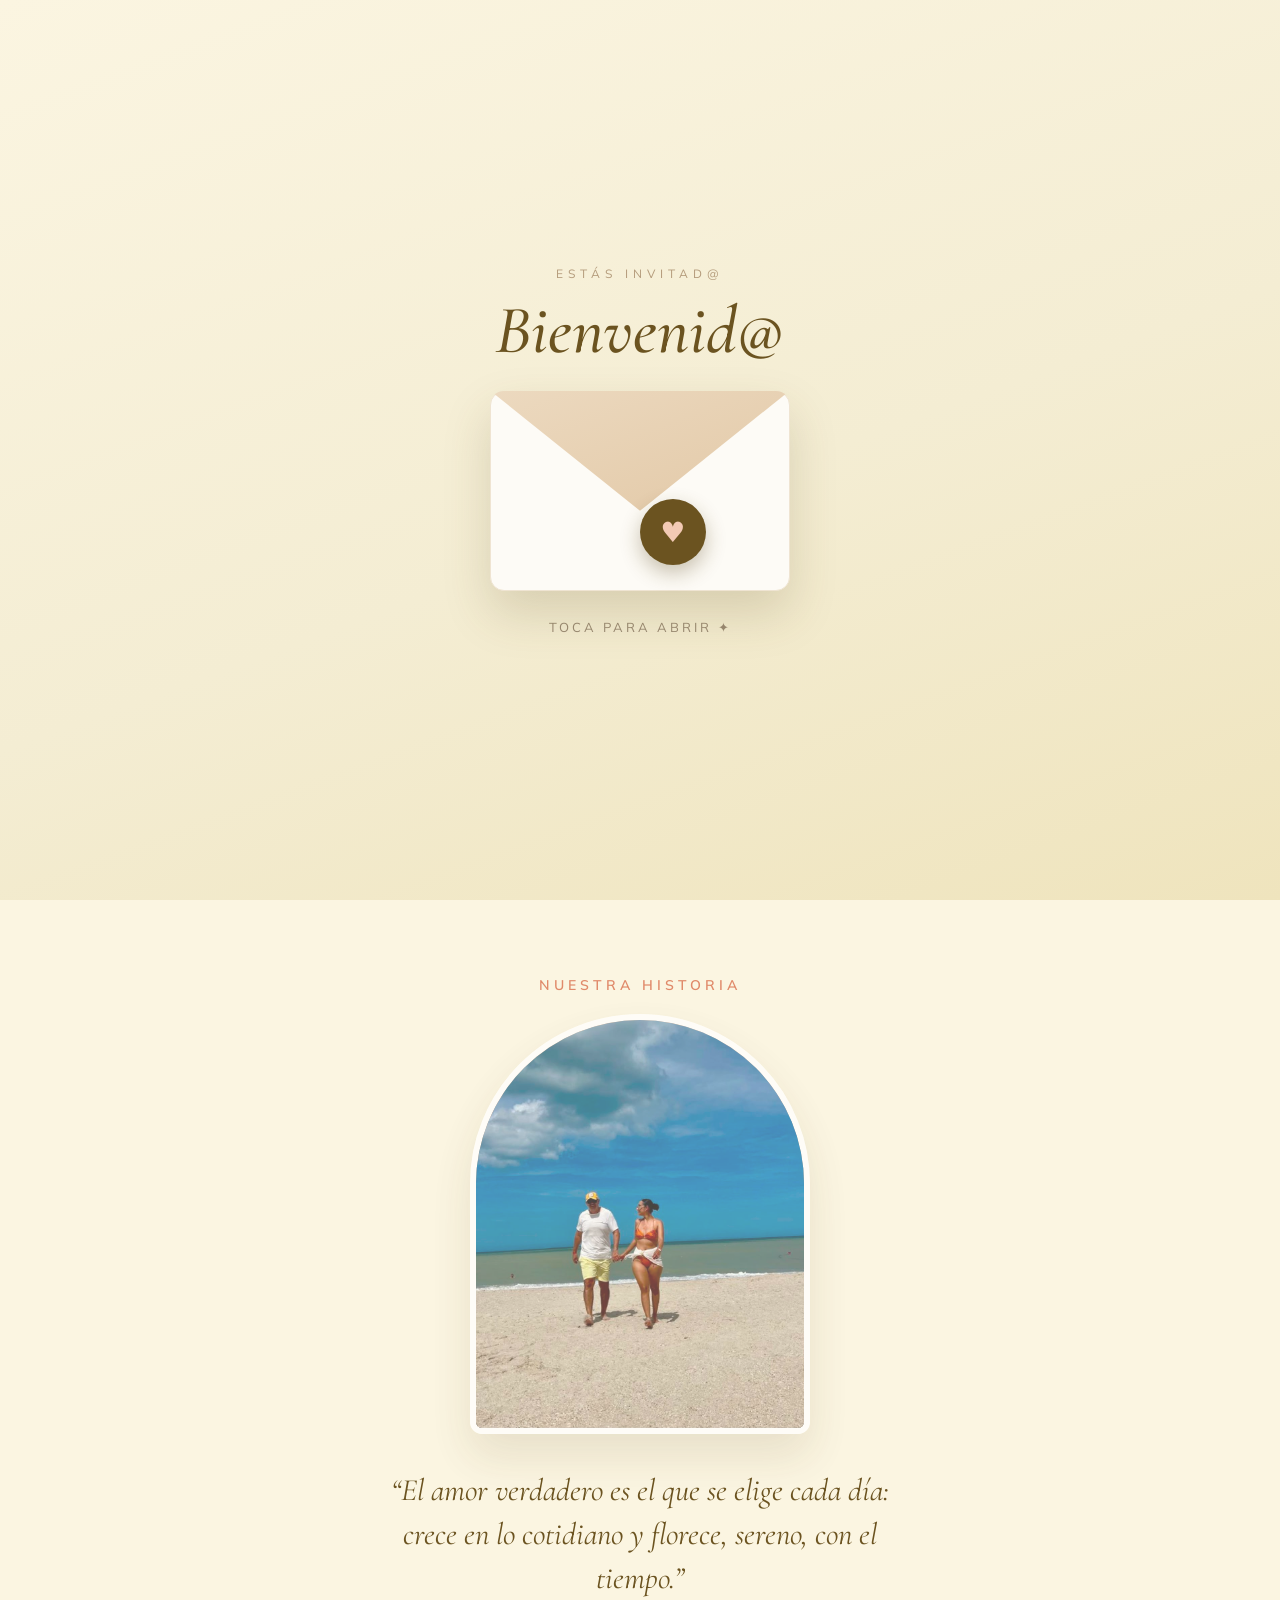
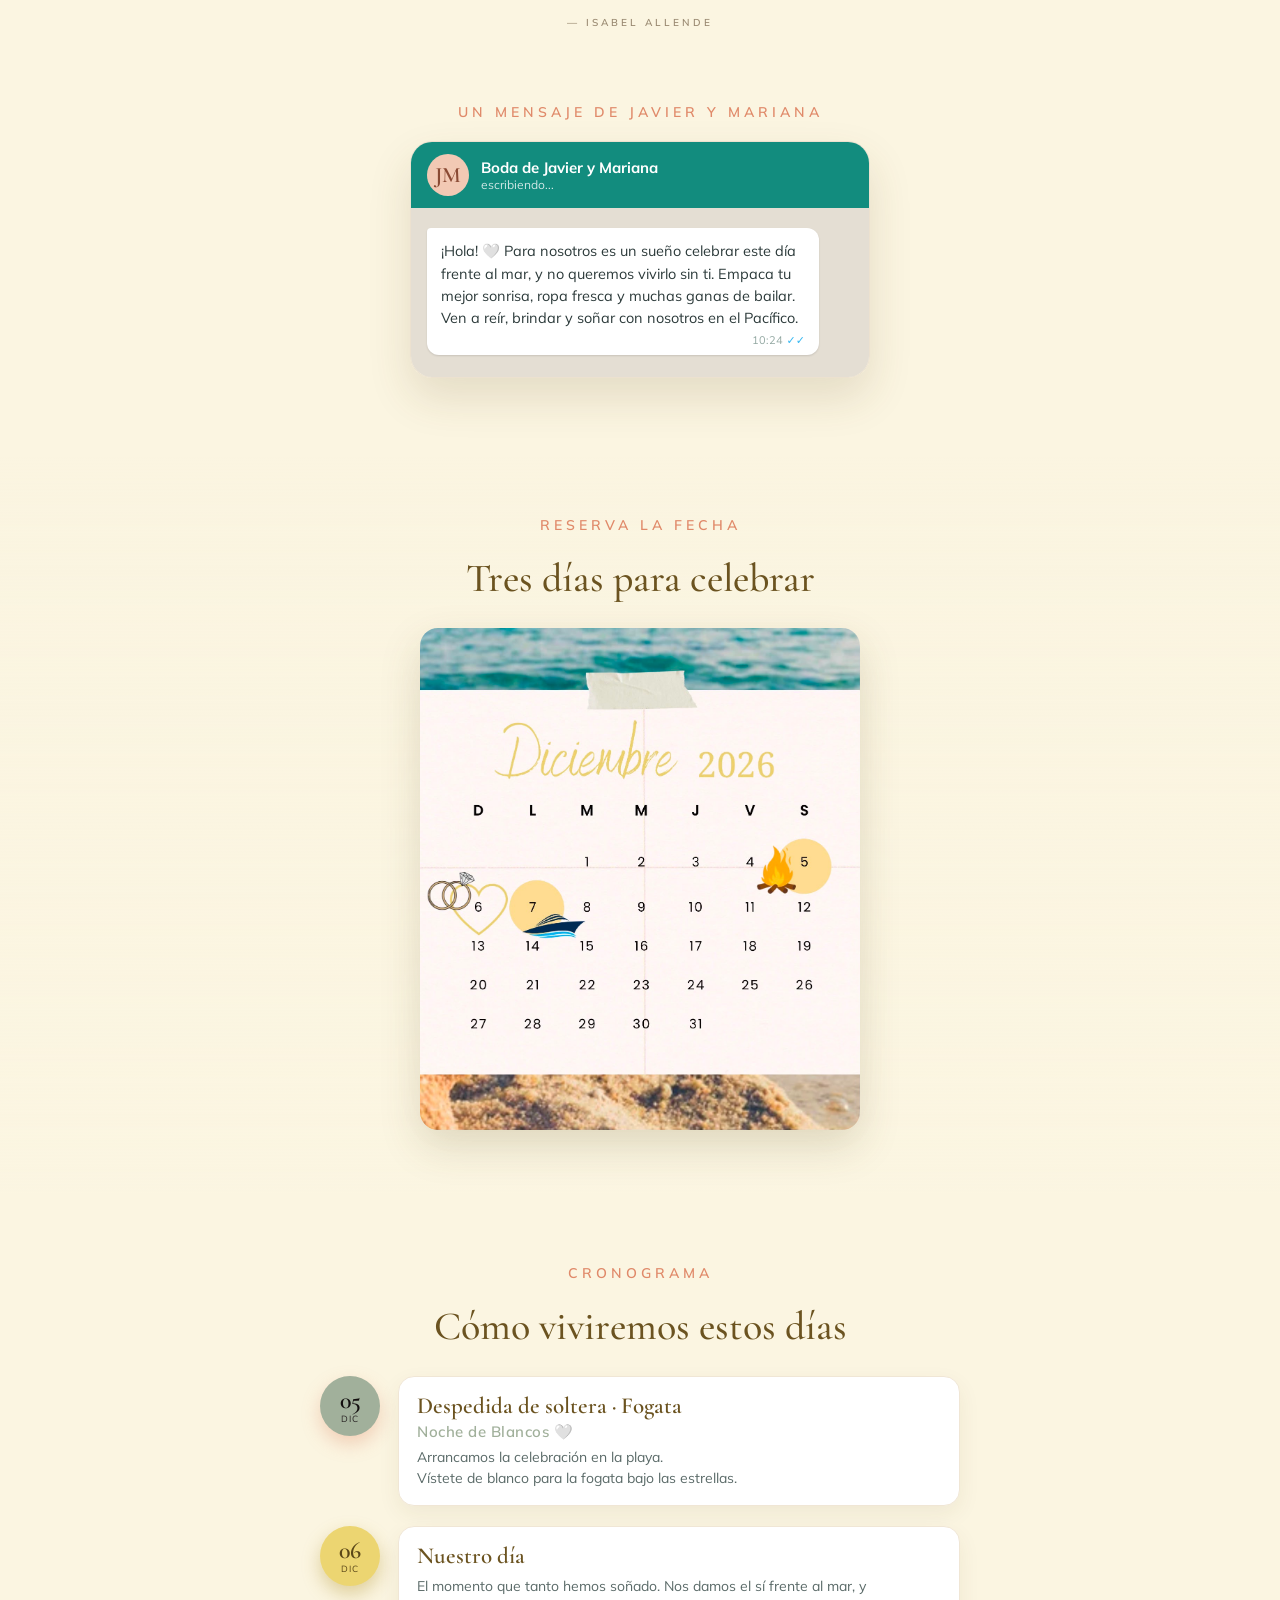
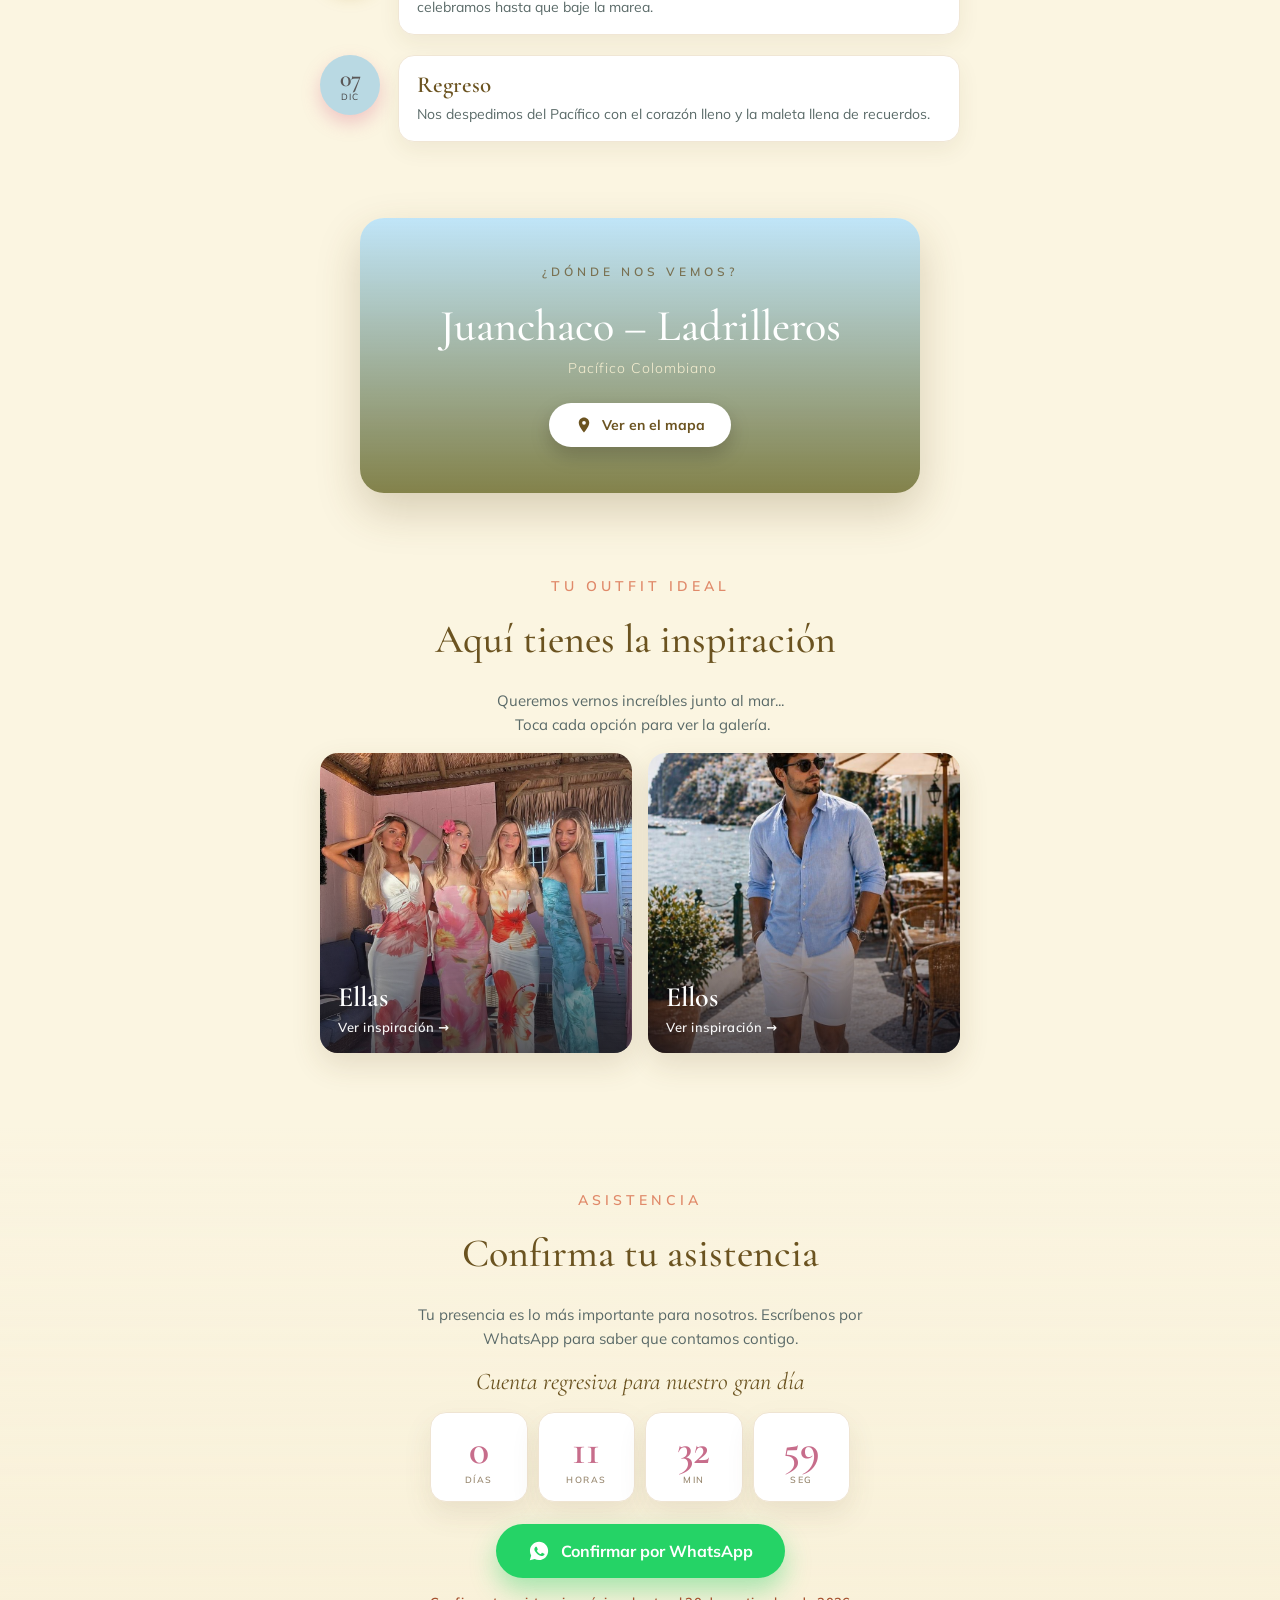
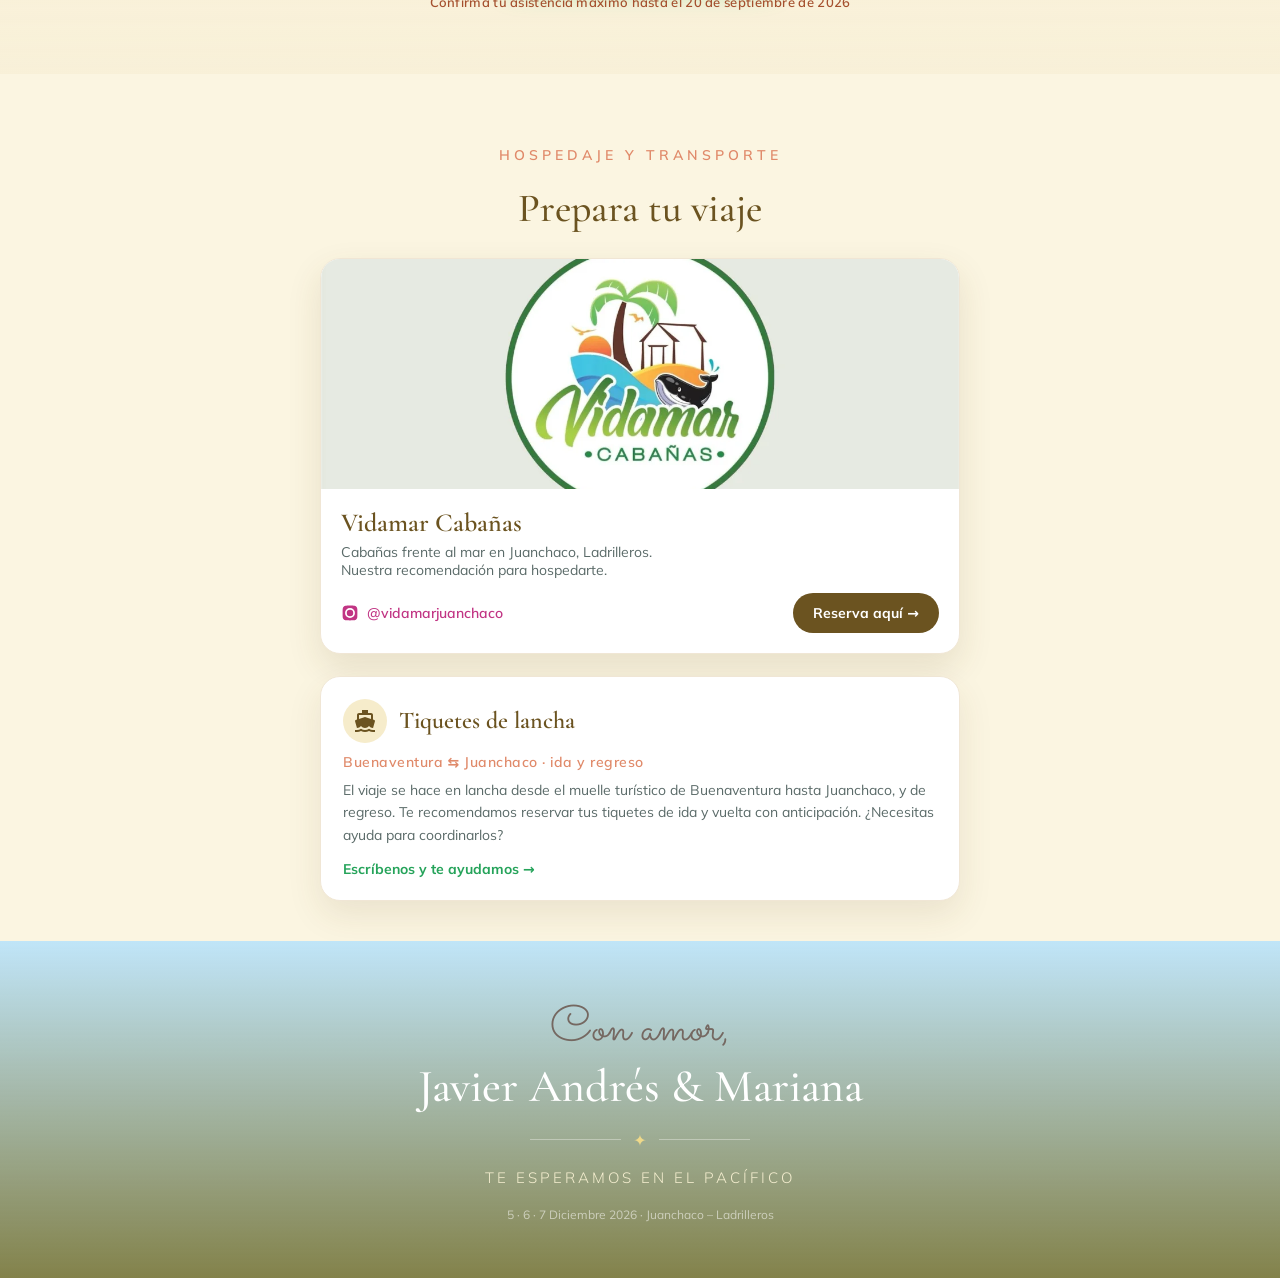
==== index.html @ 63447832 "Build static wedding site (Javier Andrés & Mariana) for Vercel Recreate the Claude Design prototype " ====
<!DOCTYPE html>
<html lang="es">
<head>
<meta charset="utf-8">
<meta name="viewport" content="width=device-width, initial-scale=1">
<title>Javier Andrés & Mariana — ¡Nos casamos!</title>
<meta name="description" content="Acompáñanos a celebrar nuestra boda el 5, 6 y 7 de diciembre de 2026 en Juanchaco – Ladrilleros, Pacífico colombiano.">
<link rel="preconnect" href="https://fonts.googleapis.com">
<link rel="preconnect" href="https://fonts.gstatic.com" crossorigin>
<link href="https://fonts.googleapis.com/css2?family=Cormorant+Garamond:ital,wght@0,400;0,500;0,600;1,400;1,500&family=Parisienne&family=Mulish:wght@300;400;500;600;700&family=Sacramento&display=swap" rel="stylesheet">
<link rel="stylesheet" href="styles.css">
</head>
<body>

<!-- HERO -->
<section class="hero" data-screen-label="Portada">
  <div class="hero__photo"></div>
  <div class="hero__veil"></div>
  <div class="hero__script">¡Nos casamos!</div>
  <h1 class="hero__names">Javier Andrés<span class="hero__amp">&amp;</span>Mariana</h1>
  <div class="hero__tagline"><span>Vive con nosotros esta experiencia</span></div>
  <div class="hero__rule"></div>
  <div class="hero__date">5 · 6 · 7 Diciembre 2026</div>
  <div class="hero__greeting" id="greeting">Bienvenid@ 🤍</div>
  <div class="hero__scroll">DESLIZA ↓</div>
</section>

<!-- HISTORIA / ISABEL ALLENDE -->
<section class="section historia" data-screen-label="Nuestra historia">
  <div class="container container--narrow">
    <div class="eyebrow">Nuestra historia</div>
    <img class="historia__photo" src="assets/historia.jpeg" alt="Javier Andrés y Mariana">
    <blockquote class="historia__quote">“El amor verdadero es el que se elige cada día: crece en lo cotidiano y florece, sereno, con el tiempo.”</blockquote>
    <div class="historia__author">— Isabel Allende</div>
  </div>
</section>

<!-- MENSAJE DE MARIANA (WHATSAPP) -->
<section class="section mensaje" data-screen-label="Mensaje de Mariana">
  <div class="container container--chat">
    <div class="eyebrow eyebrow--center">Un mensaje de Javier y Mariana</div>
    <div class="chat">
      <div class="chat__header">
        <div class="chat__avatar">JM</div>
        <div class="chat__headtext">
          <div class="chat__title">Boda de Javier y Mariana</div>
          <div class="chat__status">escribiendo...</div>
        </div>
      </div>
      <div class="chat__body">
        <div class="chat__bubble">
          <div class="chat__text">¡Hola! 🤍 Para nosotros es un sueño celebrar este día frente al mar, y no queremos vivirlo sin ti. Empaca tu mejor sonrisa, ropa fresca y muchas ganas de bailar. Ven a reír, brindar y soñar con nosotros en el Pacífico.</div>
          <div class="chat__meta">10:24 <span class="chat__check">✓✓</span></div>
        </div>
      </div>
    </div>
  </div>
</section>

<!-- CALENDARIO -->
<section class="section calendario" data-screen-label="Calendario">
  <div class="container container--narrow" style="text-align:center">
    <div class="eyebrow eyebrow--center">Reserva la fecha</div>
    <h2 class="heading heading--center">Tres días para celebrar</h2>
    <img class="calendario__img" src="assets/calendario-dic.jpeg" alt="Calendario Diciembre 2026 — 5 dic fogata, 6 dic boda, 7 dic regreso">
  </div>
</section>

<!-- CRONOGRAMA -->
<section class="section cronograma" data-screen-label="Cronograma">
  <div class="container container--wide">
    <div class="eyebrow eyebrow--center">Cronograma</div>
    <h2 class="heading heading--center">Cómo viviremos estos días</h2>
    <div class="timeline">
      <div class="timeline__item">
        <div class="timeline__badge timeline__badge--05"><span class="timeline__day">05</span><span class="timeline__month">DIC</span></div>
        <div class="timeline__card">
          <div class="timeline__title">Despedida de soltera · Fogata</div>
          <div class="timeline__subtitle">Noche de Blancos 🤍</div>
          <div class="timeline__text">Arrancamos la celebración en la playa. <br>Vístete de blanco para la fogata bajo las estrellas.</div>
        </div>
      </div>
      <div class="timeline__item">
        <div class="timeline__badge timeline__badge--06"><span class="timeline__day">06</span><span class="timeline__month">DIC</span></div>
        <div class="timeline__card">
          <div class="timeline__title">Nuestro día</div>
          <div class="timeline__text">El momento que tanto hemos soñado. Nos damos el sí frente al mar, y celebramos hasta que baje la marea.</div>
        </div>
      </div>
      <div class="timeline__item">
        <div class="timeline__badge timeline__badge--07"><span class="timeline__day">07</span><span class="timeline__month">DIC</span></div>
        <div class="timeline__card">
          <div class="timeline__title">Regreso</div>
          <div class="timeline__text">Nos despedimos del Pacífico con el corazón lleno y la maleta llena de recuerdos.</div>
        </div>
      </div>
    </div>
  </div>
</section>

<!-- UBICACION -->
<section class="section ubicacion" data-screen-label="Ubicación">
  <div class="container container--wide">
    <div class="ubicacion__card">
      <div class="eyebrow eyebrow--center eyebrow--muted">¿Dónde nos vemos?</div>
      <h2 class="heading heading--center heading--onlight">Juanchaco – Ladrilleros</h2>
      <div class="ubicacion__region">&nbsp;Pacífico Colombiano</div>
      <a class="btn btn--light" href="https://www.google.com/maps/search/?api=1&query=Juanchaco+Ladrilleros+Valle+del+Cauca" target="_blank" rel="noopener">
        <svg width="18" height="18" viewBox="0 0 24 24" fill="currentColor"><path d="M12 2C8.13 2 5 5.13 5 9c0 5.25 7 13 7 13s7-7.75 7-13c0-3.87-3.13-7-7-7zm0 9.5A2.5 2.5 0 1 1 12 6.5a2.5 2.5 0 0 1 0 5z"></path></svg>
        Ver en el mapa
      </a>
    </div>
  </div>
</section>

<!-- OUTFIT -->
<section class="section outfit" data-screen-label="Outfit ideal">
  <div class="container container--wide" style="text-align:center">
    <div class="eyebrow eyebrow--center">Tu outfit ideal</div>
    <h2 class="heading heading--center">Aquí tienes la inspiración&nbsp;</h2>
    <p class="lead">Queremos vernos increíbles junto al mar...<br>&nbsp;Toca cada opción para ver la galería.</p>
    <div class="outfit__grid">
      <button class="outfit__tile outfit__tile--mujer" type="button" data-gallery="mujer">
        <span class="outfit__label">Ellas</span>
        <span class="outfit__cta">Ver inspiración →</span>
      </button>
      <button class="outfit__tile outfit__tile--hombre" type="button" data-gallery="hombre">
        <span class="outfit__label">Ellos</span>
        <span class="outfit__cta">Ver inspiración →</span>
      </button>
    </div>
  </div>
</section>

<!-- CONFIRMAR ASISTENCIA -->
<section class="section confirmar" data-screen-label="Confirmar asistencia">
  <div class="container container--narrow" style="text-align:center">
    <div class="eyebrow eyebrow--center">Asistencia</div>
    <h2 class="heading heading--center">Confirma tu asistencia</h2>
    <p class="lead">Tu presencia es lo más importante para nosotros. Escríbenos por WhatsApp para saber que contamos contigo.</p>

    <div class="countdown__label">Cuenta regresiva para nuestro gran día</div>
    <div class="countdown">
      <div class="countdown__box"><div class="countdown__num" id="cd-dias">0</div><div class="countdown__unit">Días</div></div>
      <div class="countdown__box"><div class="countdown__num" id="cd-horas">00</div><div class="countdown__unit">Horas</div></div>
      <div class="countdown__box"><div class="countdown__num" id="cd-min">00</div><div class="countdown__unit">Min</div></div>
      <div class="countdown__box"><div class="countdown__num" id="cd-seg">00</div><div class="countdown__unit">Seg</div></div>
    </div>

    <a class="btn btn--whatsapp" id="wa-confirm" href="#" target="_blank" rel="noopener">
      <svg width="22" height="22" viewBox="0 0 24 24" fill="currentColor"><path d="M12.04 2C6.58 2 2.13 6.45 2.13 11.91c0 1.75.46 3.45 1.32 4.95L2 22l5.25-1.38a9.9 9.9 0 0 0 4.79 1.22h.01c5.46 0 9.91-4.45 9.91-9.91C21.96 6.45 17.5 2 12.04 2zm5.8 14.16c-.24.68-1.42 1.32-1.96 1.36-.5.04-.96.22-3.23-.67-2.72-1.07-4.45-3.85-4.58-4.03-.13-.18-1.1-1.46-1.1-2.79 0-1.33.7-1.98.95-2.25.24-.27.53-.34.71-.34.18 0 .36.01.51.01.16.01.38-.06.6.46.24.56.79 1.94.86 2.08.07.14.11.31.02.49-.09.18-.14.29-.27.45-.14.16-.29.36-.41.48-.14.14-.28.29-.12.56.16.27.71 1.17 1.53 1.9 1.05.94 1.94 1.23 2.21 1.37.27.14.43.12.59-.07.16-.18.68-.79.86-1.06.18-.27.36-.22.6-.13.24.09 1.55.73 1.82.86.27.14.45.2.51.31.07.11.07.63-.17 1.31z"></path></svg>
      Confirmar por WhatsApp
    </a>
    <div class="confirmar__deadline">Confirma tu asistencia máximo hasta el 20 de septiembre de 2026</div>
  </div>
</section>

<!-- HOSPEDAJE Y TRANSPORTE -->
<section class="section hospedaje" data-screen-label="Hospedaje y transporte">
  <div class="container container--wide">
    <div class="eyebrow eyebrow--center">Hospedaje y transporte</div>
    <h2 class="heading heading--center">Prepara tu viaje</h2>

    <div class="lodging-card">
      <img class="lodging-card__photo" src="assets/vidamar.webp" alt="Vidamar Cabañas — Juanchaco, Ladrilleros">
      <div class="lodging-card__body">
        <div class="lodging-card__title">Vidamar Cabañas</div>
        <div class="lodging-card__text">Cabañas frente al mar en Juanchaco, Ladrilleros.<br>Nuestra recomendación para hospedarte.</div>
        <div class="lodging-card__row">
          <a class="lodging-card__ig" href="https://instagram.com/vidamarjuanchaco" target="_blank" rel="noopener">
            <svg width="18" height="18" viewBox="0 0 24 24" fill="currentColor"><path d="M12 2.16c3.2 0 3.58.01 4.85.07 1.17.05 1.8.25 2.23.41.56.22.96.48 1.38.9.42.42.68.82.9 1.38.16.42.36 1.06.41 2.23.06 1.27.07 1.65.07 4.85s-.01 3.58-.07 4.85c-.05 1.17-.25 1.8-.41 2.23-.22.56-.48.96-.9 1.38-.42.42-.82.68-1.38.9-.42.16-1.06.36-2.23.41-1.27.06-1.65.07-4.85.07s-3.58-.01-4.85-.07c-1.17-.05-1.8-.25-2.23-.41a3.7 3.7 0 0 1-1.38-.9 3.7 3.7 0 0 1-.9-1.38c-.16-.42-.36-1.06-.41-2.23C2.17 15.58 2.16 15.2 2.16 12s.01-3.58.07-4.85c.05-1.17.25-1.8.41-2.23.22-.56.48-.96.9-1.38.42-.42.82-.68 1.38-.9.42-.16 1.06-.36 2.23-.41C8.42 2.17 8.8 2.16 12 2.16zm0 3.24A6.6 6.6 0 1 0 12 18.6 6.6 6.6 0 0 0 12 5.4zm0 10.89A4.29 4.29 0 1 1 12 7.7a4.29 4.29 0 0 1 0 8.59zm6.85-11.15a1.54 1.54 0 1 1-3.08 0 1.54 1.54 0 0 1 3.08 0z"></path></svg>
            @vidamarjuanchaco
          </a>
          <a class="btn btn--dark lodging-card__cta" href="https://instagram.com/vidamarjuanchaco" target="_blank" rel="noopener">Reserva aquí →</a>
        </div>
      </div>
    </div>

    <div class="boat-card">
      <div class="boat-card__head">
        <div class="boat-card__icon">
          <svg width="24" height="24" viewBox="0 0 24 24" fill="currentColor"><path d="M20 21c-1.39 0-2.78-.47-4-1.32-2.44 1.71-5.56 1.71-8 0C6.78 20.53 5.39 21 4 21H2v2h2c1.38 0 2.74-.35 4-.99 2.52 1.29 5.48 1.29 8 0 1.26.65 2.62.99 4 .99h2v-2h-2zM3.95 19H4c1.6 0 3.02-.88 4-2 .98 1.12 2.4 2 4 2s3.02-.88 4-2c.98 1.12 2.4 2 4 2h.05l1.9-6.68a1 1 0 0 0-.68-1.24L20 10.62V6c0-1.1-.9-2-2-2h-3V1H9v3H6c-1.1 0-2 .9-2 2v4.62l-1.27.46a1 1 0 0 0-.68 1.24L3.95 19zM6 6h12v3.97L12 8 6 9.97V6z"></path></svg>
        </div>
        <div class="boat-card__title">Tiquetes de lancha</div>
      </div>
      <div class="boat-card__route">Buenaventura ⇆ Juanchaco · ida y regreso</div>
      <div class="boat-card__text">El viaje se hace en lancha desde el muelle turístico de Buenaventura hasta Juanchaco, y de regreso. Te recomendamos reservar tus tiquetes de ida y vuelta con anticipación. ¿Necesitas ayuda para coordinarlos?</div>
      <a class="boat-card__link" id="wa-ayuda" href="#" target="_blank" rel="noopener">Escríbenos y te ayudamos →</a>
    </div>
  </div>
</section>

<!-- CIERRE -->
<section class="cierre" data-screen-label="Cierre">
  <div class="cierre__script">Con amor,</div>
  <div class="cierre__names">Javier Andrés &amp; Mariana</div>
  <div class="cierre__divider"><span></span><span class="cierre__star">✦</span><span></span></div>
  <div class="cierre__tagline">Te esperamos en el Pacífico</div>
  <div class="cierre__meta">5 · 6 · 7 Diciembre 2026 · Juanchaco – Ladrilleros</div>
</section>

<!-- PALMERAS MINIMALISTAS (iconos flotando) -->
<div class="palms" aria-hidden="true" id="palms"></div>

<!-- SOBRE DE APERTURA (splash) -->
<div class="splash" id="splash">
  <div class="splash__eyebrow">Estás invitad@</div>
  <div class="splash__name" id="splash-name">Bienvenid@</div>
  <div class="envelope" id="envelope-btn">
    <div class="envelope__body"></div>
    <div class="envelope__flap"></div>
    <div class="envelope__seal"><span>♥</span></div>
  </div>
  <div class="splash__cta">Toca para abrir ✦</div>
</div>

<!-- GALERIA MODAL -->
<div class="gallery" id="gallery" hidden>
  <div class="gallery__title" id="gallery-title">Inspiración · Ellas</div>
  <div class="gallery__stage">
    <button class="gallery__nav gallery__nav--prev" id="gallery-prev" type="button" aria-label="Anterior">‹</button>
    <img class="gallery__img" id="gallery-img" src="" alt="Inspiración de outfit">
    <button class="gallery__nav gallery__nav--next" id="gallery-next" type="button" aria-label="Siguiente">›</button>
  </div>
  <div class="gallery__pos" id="gallery-pos">1 / 3</div>
  <button class="gallery__close" id="gallery-close" type="button">Cerrar</button>
</div>

<script src="script.js"></script>
</body>
</html>
---- styles.css ----
/* ============ Base ============ */
* { box-sizing: border-box; }
html { scroll-behavior: smooth; }
body {
  margin: 0;
  background: #fbf5e1;
  color: #2c3a3a;
  font-family: 'Mulish', system-ui, sans-serif;
  -webkit-font-smoothing: antialiased;
}
a { color: #6b5320; text-decoration: none; }
a:hover { color: #e08a6a; }
img { display: block; max-width: 100%; }
button { font: inherit; border: none; background: none; padding: 0; }

.container { margin: 0 auto; }
.container--narrow { max-width: 600px; }
.container--chat { max-width: 460px; }
.container--wide { max-width: 640px; }

.section { padding: 70px 24px; }

.eyebrow {
  font-family: 'Mulish', sans-serif;
  letter-spacing: 4px;
  text-transform: uppercase;
  font-size: 14px;
  color: #e08a6a;
  font-weight: 600;
  margin-bottom: 20px;
}
.eyebrow--center { text-align: center; }
.eyebrow--muted { color: #7A7253; font-size: 12px; }

.heading {
  font-family: 'Cormorant Garamond', serif;
  font-weight: 500;
  font-size: clamp(28px, 7.5vw, 40px);
  color: #6b5320;
  margin: 0 0 26px;
}
.heading--center { text-align: center; }
.heading--onlight { color: #fff; margin: 0 0 6px; font-size: clamp(30px, 8vw, 44px); }

.lead {
  font-size: 15px;
  line-height: 1.6;
  color: #5a6a68;
  max-width: 460px;
  margin: 0 auto 16px;
}

.btn {
  display: inline-flex;
  align-items: center;
  gap: 9px;
  font-weight: 700;
  font-size: 14px;
  padding: 13px 26px;
  border-radius: 999px;
  cursor: pointer;
}
.btn--light { background: #fff; color: #6b5320; box-shadow: 0 8px 20px rgba(0,0,0,.2); }
.btn--dark { background: #6b5320; color: #fff; font-size: 14px; padding: 11px 20px; }
.btn--dark:hover { color: #fff; opacity: .9; }
.btn--whatsapp {
  background: #25D366; color: #fff; font-size: 16px; padding: 16px 32px;
  box-shadow: 0 12px 26px rgba(37,211,102,.4); gap: 11px;
}
.btn--whatsapp:hover { color: #fff; opacity: .92; }

/* ============ Keyframes ============ */
@keyframes bob { 0%,100% { transform: translate(-50%,0); } 50% { transform: translate(-50%,7px); } }
@keyframes floatItem {
  0% { transform: translate(0,0) rotate(-5deg); }
  50% { transform: translate(14px,-30px) rotate(5deg); }
  100% { transform: translate(0,0) rotate(-5deg); }
}
@keyframes sealBob {
  0%,100% { transform: translate(-50%,-50%) scale(1); }
  50% { transform: translate(-50%,-50%) scale(1.06); }
}

/* ============ Hero ============ */
.hero {
  position: relative;
  isolation: isolate;
  overflow: hidden;
  min-height: 100svh;
  display: flex;
  flex-direction: column;
  align-items: center;
  justify-content: center;
  text-align: center;
  padding: 64px 24px;
  background: #5a4718;
  color: #fff;
}
.hero__photo {
  position: absolute; inset: 0; z-index: -2;
  background: url('assets/pareja.jpeg') center 58% / cover no-repeat;
  filter: sepia(.58) saturate(1.7) brightness(1.1) contrast(1.02) hue-rotate(-14deg);
}
.hero__veil {
  position: absolute; inset: 0; z-index: -1;
  background: linear-gradient(180deg, rgba(130,88,22,.30), rgba(95,62,16,.36) 48%, rgba(45,30,10,.72));
}
.hero__script {
  font-family: 'Parisienne', cursive;
  font-size: clamp(46px, 13vw, 82px);
  color: #fbeede;
  line-height: 1.1;
  text-shadow: 0 3px 20px rgba(0,0,0,.4);
}
.hero__names {
  font-family: 'Cormorant Garamond', serif;
  font-weight: 500;
  font-size: clamp(46px, 14vw, 92px);
  line-height: 1;
  margin: 8px 0 4px;
  letter-spacing: .5px;
  text-shadow: 0 2px 22px rgba(0,0,0,.4);
}
.hero__amp {
  display: block;
  font-family: 'Sacramento', cursive;
  font-size: .42em;
  font-weight: 400;
  margin: 2px 0;
  color: #f2c9b4;
}
.hero__tagline {
  font-family: 'Mulish', sans-serif;
  font-weight: 700;
  letter-spacing: 3.5px;
  text-transform: uppercase;
  font-size: clamp(11px, 3vw, 14px);
  margin-top: 6px;
  text-shadow: 0 1px 10px rgba(0,0,0,.45);
  color: #F6F3F3;
}
.hero__tagline span { font-size: clamp(11px, 3vw, 18px); }
.hero__rule { width: 54px; height: 1px; background: rgba(255,255,255,.7); margin: 24px 0; }
.hero__date {
  font-family: 'Cormorant Garamond', serif;
  font-size: clamp(22px, 6.5vw, 38px);
  letter-spacing: 3px;
  font-weight: 600;
}
.hero__greeting {
  margin-top: 28px;
  display: inline-flex;
  align-items: center;
  gap: 8px;
  background: rgba(255,255,255,.15);
  backdrop-filter: blur(6px);
  -webkit-backdrop-filter: blur(6px);
  border: 1px solid rgba(255,255,255,.45);
  border-radius: 999px;
  padding: 10px 20px;
  font-size: 14px;
  font-weight: 500;
}
.hero__scroll {
  position: absolute; bottom: 22px; left: 50%;
  animation: bob 2.2s ease-in-out infinite;
  font-size: 11px; letter-spacing: 3px; opacity: .9;
}

/* ============ Historia ============ */
.historia { padding: 76px 24px 66px; text-align: center; }
.historia__photo {
  width: 100%; max-width: 340px; margin: 0 auto; height: 420px;
  object-fit: cover; object-position: center 20%;
  border-radius: 200px 200px 14px 14px;
  box-shadow: 0 22px 44px rgba(90,70,25,.16);
  border: 6px solid #fff; opacity: .72;
  background: linear-gradient(180deg, #D7AF93, #28211a);
  overflow: hidden;
}
.historia__quote {
  font-family: 'Cormorant Garamond', serif;
  font-style: italic;
  font-size: clamp(23px, 5.6vw, 31px);
  line-height: 1.42;
  color: #6b5320;
  margin: 34px auto 16px;
  max-width: 520px;
}
.historia__author {
  font-family: 'Mulish', sans-serif;
  letter-spacing: 3px;
  text-transform: uppercase;
  font-size: 10px;
  color: #9a8a72;
  font-weight: 600;
}

/* ============ Mensaje (WhatsApp) ============ */
.mensaje { padding: 8px 24px 78px; }
.chat {
  border-radius: 22px; overflow: hidden;
  box-shadow: 0 20px 44px rgba(90,70,25,.14);
  border: 1px solid #ece1cf;
}
.chat__header {
  background: #128C7E; display: flex; align-items: center; gap: 12px; padding: 12px 16px;
}
.chat__avatar {
  width: 42px; height: 42px; border-radius: 50%;
  background: #f2c9b4; color: #8a4a34;
  display: flex; align-items: center; justify-content: center;
  font-family: 'Cormorant Garamond', serif; font-size: 22px; font-weight: 600;
}
.chat__title { color: #fff; font-weight: 700; font-size: 15px; }
.chat__status { color: rgba(255,255,255,.8); font-size: 12px; }
.chat__body { background: #e4ded3; padding: 20px 16px 22px; min-height: 150px; }
.chat__bubble {
  background: #fff; border-radius: 4px 12px 12px 12px;
  padding: 12px 14px 8px; max-width: 92%;
  box-shadow: 0 1px 2px rgba(0,0,0,.12);
}
.chat__text { font-size: 14.5px; line-height: 1.55; color: #2c3a3a; }
.chat__meta { text-align: right; font-size: 11px; color: #93a8a2; margin-top: 3px; }
.chat__check { color: #34b7f1; }

/* ============ Calendario ============ */
.calendario { padding: 60px 24px 64px; background: linear-gradient(180deg, rgba(246,236,202,0), #fbf5e1); }
.calendario__img {
  width: 100%; max-width: 440px; margin: 0 auto; display: block;
  border-radius: 18px; box-shadow: 0 16px 40px rgba(90,70,25,.18);
}

/* ============ Cronograma ============ */
.timeline { display: flex; flex-direction: column; gap: 20px; }
.timeline__item { display: flex; gap: 18px; align-items: flex-start; }
.timeline__badge {
  flex: none; width: 60px; height: 60px; border-radius: 50%;
  display: flex; flex-direction: column; align-items: center; justify-content: center;
}
.timeline__badge--05 { background-color: #A1B09B; color: #fff; box-shadow: 0 8px 18px rgba(224,138,106,.35); }
.timeline__badge--05 .timeline__day { color: #130F0F; }
.timeline__badge--05 .timeline__month { color: #2A2525; }
.timeline__badge--06 { background: #ecd571; color: #5a4718; box-shadow: 0 8px 18px rgba(180,150,50,.4); }
.timeline__badge--07 { background-color: #B9D9E3; color: #fff; box-shadow: 0 8px 18px rgba(221,111,142,.35); }
.timeline__badge--07 .timeline__day { color: #5A5757; }
.timeline__badge--07 .timeline__month { color: #464545; }
.timeline__day { font-family: 'Cormorant Garamond', serif; font-size: 24px; font-weight: 600; line-height: 1; }
.timeline__month { font-size: 9px; letter-spacing: 1px; text-transform: uppercase; }
.timeline__card {
  flex: 1; background: #fff; border-radius: 16px; padding: 16px 18px;
  box-shadow: 0 8px 22px rgba(90,70,25,.07); border: 1px solid #f0e6d5;
}
.timeline__title {
  font-family: 'Cormorant Garamond', serif; font-size: 23px; color: #6b5320;
  font-weight: 600; line-height: 1.15;
}
.timeline__subtitle {
  font-size: 15px; color: #A1B09B; font-weight: 600; letter-spacing: .5px; margin: 3px 0 6px;
}
.timeline__text { font-size: 14px; line-height: 1.5; color: #5a6a68; margin-top: 6px; }

/* ============ Ubicación ============ */
.ubicacion { padding: 6px 24px 74px; text-align: center; }
.ubicacion__card {
  max-width: 560px; margin: 0 auto;
  background: linear-gradient(180deg, #C0E5F8, #595915BD);
  border-radius: 24px; padding: 46px 28px; color: #fff;
  box-shadow: 0 18px 44px rgba(90,70,25,.22);
}
.ubicacion__region {
  font-family: 'Mulish', sans-serif; font-weight: 300; letter-spacing: 1px;
  font-size: 14px; color: #f4edcf; margin-bottom: 26px;
}

/* ============ Outfit ============ */
.outfit { padding: 10px 24px 74px; }
.outfit__grid { display: grid; grid-template-columns: repeat(2, 1fr); gap: 16px; margin-top: 16px; }
.outfit__tile {
  position: relative; height: 300px; border-radius: 18px; overflow: hidden;
  cursor: pointer; box-shadow: 0 12px 30px rgba(90,70,25,.14);
  background-size: cover; background-position: center; display: block; width: 100%;
}
.outfit__tile::before {
  content: ''; position: absolute; inset: 0;
  background: linear-gradient(180deg, rgba(0,0,0,0) 40%, rgba(20,20,30,.72));
}
.outfit__tile--mujer { background-image: url('assets/mujer-1.jpeg'); }
.outfit__tile--hombre { background-image: url('assets/hombre-1.jpeg'); background-position: center 20%; }
.outfit__label, .outfit__cta {
  position: relative; z-index: 1; display: block; text-align: left; color: #fff;
}
.outfit__tile { padding: 0; }
.outfit__tile .outfit__label, .outfit__tile .outfit__cta {
  position: absolute; left: 18px; right: 18px;
}
.outfit__label { bottom: 42px; font-family: 'Cormorant Garamond', serif; font-size: 28px; font-weight: 600; line-height: 1; }
.outfit__cta { bottom: 18px; font-size: 13px; font-weight: 600; letter-spacing: .5px; opacity: .95; }

/* ============ Confirmar ============ */
.confirmar { padding: 64px 24px; background: linear-gradient(180deg, rgba(246,236,202,0), #f8f0d8); text-align: center; }
.countdown__label {
  font-family: 'Cormorant Garamond', serif; font-style: italic;
  font-size: clamp(19px, 5vw, 24px); color: #6b5320;
  margin: 0 auto 16px; max-width: 420px;
}
.countdown { display: flex; justify-content: center; gap: 10px; max-width: 420px; margin: 0 auto 22px; }
.countdown__box {
  flex: 1; background: #fff; border-radius: 16px; padding: 16px 4px;
  box-shadow: 0 12px 28px rgba(90,70,25,.10); border: 1px solid #efe4d2;
}
.countdown__num {
  font-family: 'Cormorant Garamond', serif; font-weight: 600;
  font-size: clamp(28px, 8vw, 42px); color: #c76d8b; line-height: 1;
}
.countdown__unit {
  font-family: 'Mulish', sans-serif; letter-spacing: 1.5px; text-transform: uppercase;
  font-size: 9px; color: #9a8a72; font-weight: 600; margin-top: 3px;
}
.confirmar__deadline {
  font-family: 'Mulish', sans-serif; font-size: 13px; color: #a5502e;
  font-weight: 600; margin-top: 16px; letter-spacing: .3px;
}

/* ============ Hospedaje ============ */
.hospedaje { padding: 72px 24px 40px; }
.lodging-card {
  background: #fff; border-radius: 20px; overflow: hidden;
  box-shadow: 0 14px 34px rgba(90,70,25,.12); border: 1px solid #f0e6d5; margin-bottom: 22px;
}
.lodging-card__photo { width: 100%; height: 230px; object-fit: cover; }
.lodging-card__body { padding: 20px; }
.lodging-card__title { font-family: 'Cormorant Garamond', serif; font-size: 26px; font-weight: 600; color: #6b5320; line-height: 1.1; }
.lodging-card__text { font-size: 14px; color: #5a6a68; margin: 5px 0 14px; }
.lodging-card__row { display: flex; flex-wrap: wrap; gap: 10px; align-items: center; }
.lodging-card__ig { display: inline-flex; align-items: center; gap: 8px; font-size: 14px; font-weight: 600; color: #c13584; }
.lodging-card__ig:hover { color: #c13584; opacity: .85; }
.lodging-card__cta { margin-left: auto; }

.boat-card {
  background: #fff; border-radius: 20px; padding: 22px;
  box-shadow: 0 14px 34px rgba(90,70,25,.10); border: 1px solid #f0e6d5;
}
.boat-card__head { display: flex; align-items: center; gap: 12px; margin-bottom: 10px; }
.boat-card__icon {
  flex: none; width: 44px; height: 44px; border-radius: 50%;
  background: #f6eccb; color: #6b5320; display: flex; align-items: center; justify-content: center;
}
.boat-card__title { font-family: 'Cormorant Garamond', serif; font-size: 24px; font-weight: 600; color: #6b5320; line-height: 1.1; }
.boat-card__route { font-size: 14px; font-weight: 600; color: #e08a6a; letter-spacing: .5px; margin-bottom: 8px; }
.boat-card__text { font-size: 14px; line-height: 1.6; color: #5a6a68; }
.boat-card__link { display: inline-flex; align-items: center; gap: 8px; margin-top: 14px; color: #25a35a; font-weight: 700; font-size: 14px; }
.boat-card__link:hover { color: #25a35a; opacity: .85; }

/* ============ Cierre ============ */
.cierre {
  background: linear-gradient(180deg, #C0E5F8, #595915BD);
  color: #fff; text-align: center; padding: 64px 24px 56px;
}
.cierre__script { font-family: 'Sacramento', cursive; font-size: 50px; color: #756861; line-height: 1; }
.cierre__names { font-family: 'Cormorant Garamond', serif; font-size: clamp(30px, 8vw, 46px); font-weight: 500; margin: 6px 0 18px; line-height: 1.1; }
.cierre__divider { display: flex; align-items: center; justify-content: center; gap: 12px; margin: 0 auto 18px; max-width: 220px; }
.cierre__divider span:not(.cierre__star) { flex: 1; height: 1px; background: rgba(255,255,255,.35); }
.cierre__star { color: #efd98a; }
.cierre__tagline { font-family: 'Mulish', sans-serif; font-weight: 300; letter-spacing: 3px; text-transform: uppercase; font-size: 15px; color: #f4edcf; }
.cierre__meta { font-family: 'Mulish', sans-serif; font-size: 12px; color: rgba(255,255,255,.55); margin-top: 20px; }

/* ============ Palmeras flotantes ============ */
.palms { position: fixed; inset: 0; z-index: -1; pointer-events: none; overflow: hidden; }
.palms__item {
  position: absolute;
  animation: floatItem 12s ease-in-out infinite;
}

/* ============ Splash (sobre) ============ */
.splash {
  position: fixed; inset: 0; z-index: 300;
  display: flex; flex-direction: column; align-items: center; justify-content: center;
  gap: 20px; text-align: center; padding: 24px;
  background: linear-gradient(160deg, #fbf5e1, #f4edd3 55%, #efe4bd);
  transition: opacity .9s ease, transform .9s ease;
  cursor: pointer;
}
.splash.is-opened { opacity: 0; visibility: hidden; pointer-events: none; transform: scale(1.06); }
.splash__eyebrow { font-family: 'Mulish', sans-serif; letter-spacing: 5px; text-transform: uppercase; font-size: 12px; color: #b39a7a; }
.splash__name { font-family: 'Cormorant Garamond', serif; font-style: italic; font-weight: 500; font-size: clamp(40px, 12vw, 68px); color: #6b5320; line-height: 1; margin-top: -4px; }
.envelope { position: relative; width: min(78vw, 300px); aspect-ratio: 3/2; margin: 6px auto 0; cursor: pointer; }
.envelope__body { position: absolute; inset: 0; background: #fdfbf6; border-radius: 14px; box-shadow: 0 22px 48px rgba(90,70,25,.18); border: 1px solid #efe4d2; }
.envelope__flap {
  position: absolute; top: 0; left: 0; right: 0; height: 64%;
  background: linear-gradient(160deg, #ecd9bf, #e2c8a6);
  clip-path: polygon(0 0, 100% 0, 50% 94%);
  border-radius: 14px 14px 0 0;
}
.envelope__seal {
  position: absolute; left: 50%; top: 54%; width: 66px; height: 66px; border-radius: 50%;
  background: #6b5320; display: flex; align-items: center; justify-content: center;
  box-shadow: 0 8px 20px rgba(90,70,25,.32);
  animation: sealBob 2.4s ease-in-out infinite;
}
.envelope__seal span { color: #f2c9b4; font-size: 28px; line-height: 1; }
.splash__cta { display: inline-flex; align-items: center; gap: 8px; font-family: 'Mulish', sans-serif; letter-spacing: 3px; text-transform: uppercase; font-size: 13px; color: #9a8a72; margin-top: 8px; }

/* ============ Galería modal ============ */
.gallery {
  position: fixed; inset: 0; z-index: 200;
  background: rgba(12,38,42,.94);
  display: flex; flex-direction: column; align-items: center; justify-content: center;
  padding: 24px;
}
.gallery[hidden] { display: none; }
.gallery__title { color: #f2c9b4; font-family: 'Cormorant Garamond', serif; font-size: 24px; letter-spacing: 1px; margin-bottom: 16px; }
.gallery__stage { position: relative; max-width: 520px; width: 100%; display: flex; align-items: center; justify-content: center; }
.gallery__img { max-width: 100%; max-height: 70vh; border-radius: 16px; box-shadow: 0 24px 60px rgba(0,0,0,.55); }
.gallery__nav {
  position: absolute; top: 50%; transform: translateY(-50%); z-index: 2;
  width: 46px; height: 46px; border-radius: 50%; border: none;
  background: rgba(255,255,255,.9); color: #6b5320; font-size: 28px; line-height: 1;
  cursor: pointer; box-shadow: 0 4px 14px rgba(0,0,0,.35);
}
.gallery__nav--prev { left: 6px; }
.gallery__nav--next { right: 6px; }
.gallery__pos { color: rgba(255,255,255,.85); margin-top: 16px; font-size: 14px; letter-spacing: 3px; }
.gallery__close {
  margin-top: 18px; background: rgba(255,255,255,.14); border: 1px solid rgba(255,255,255,.4);
  color: #fff; border-radius: 999px; padding: 10px 24px; font-family: 'Mulish', sans-serif;
  font-size: 14px; cursor: pointer;
}
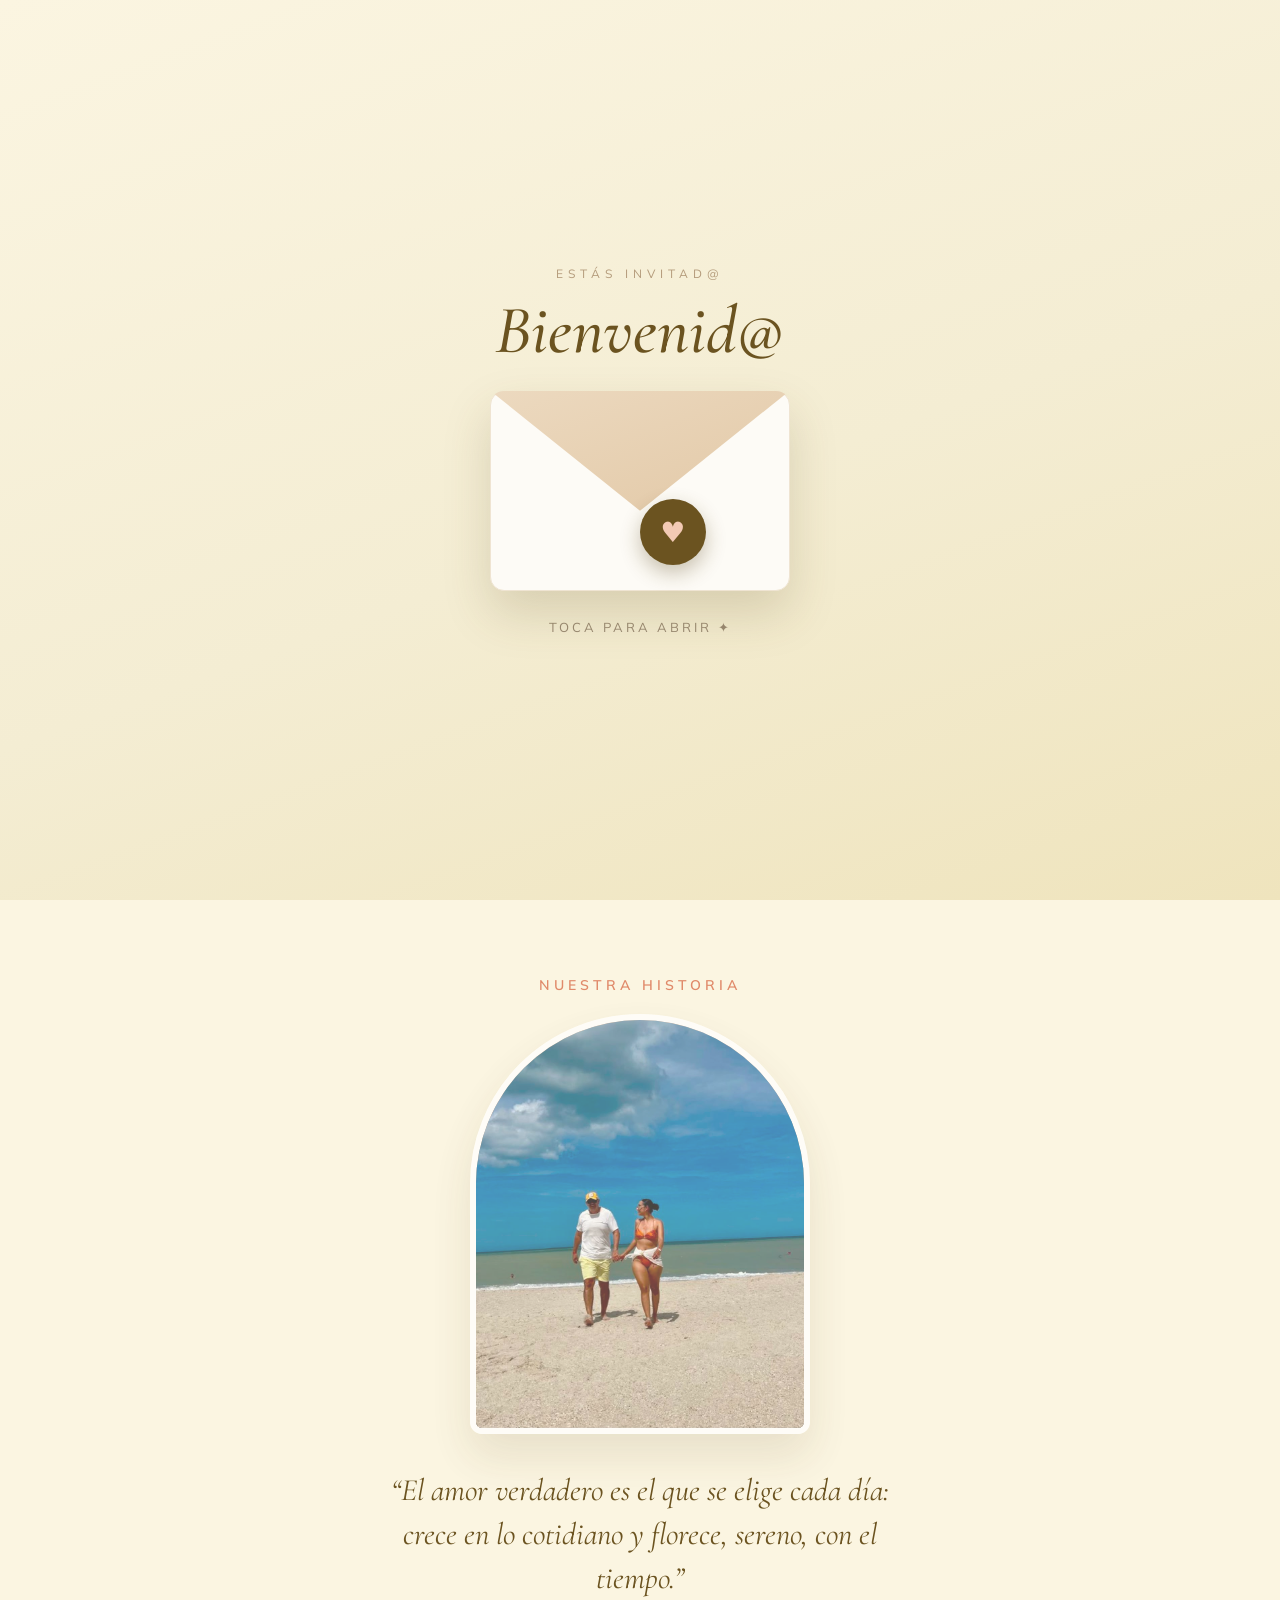
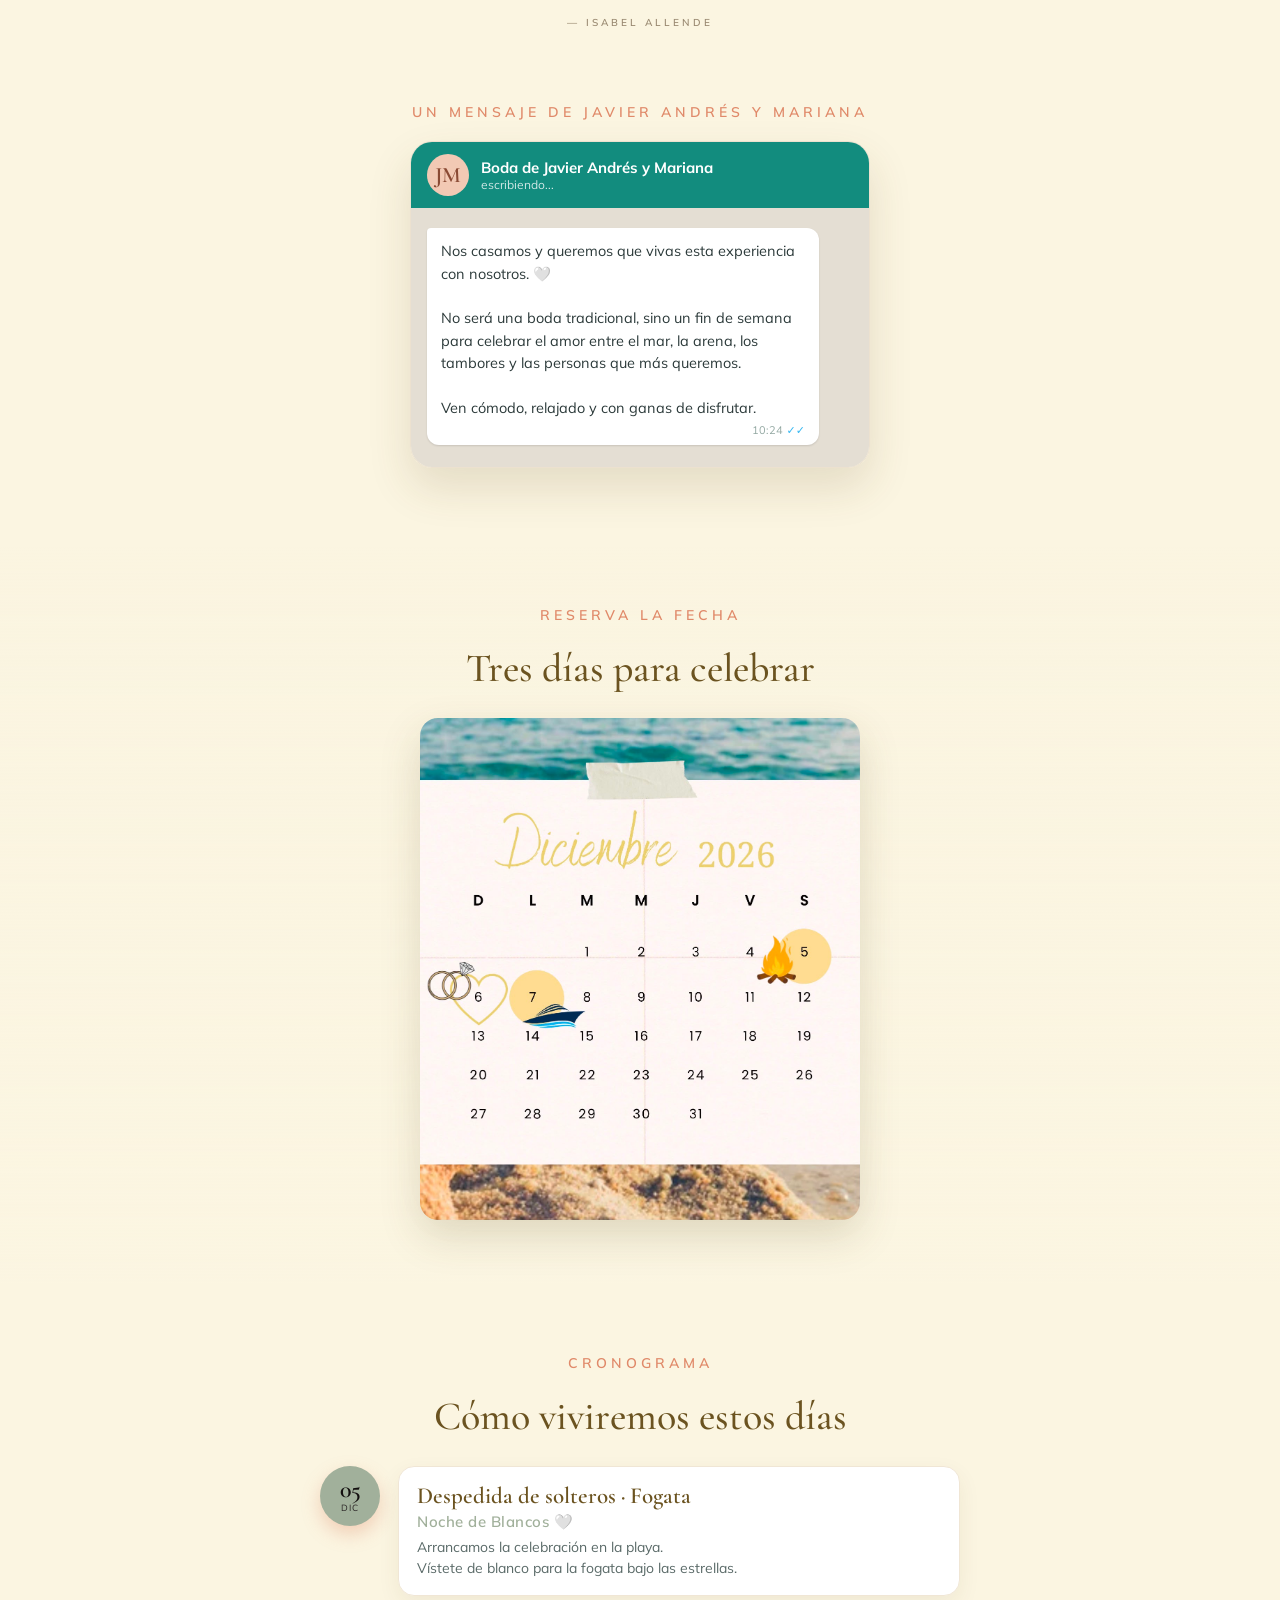
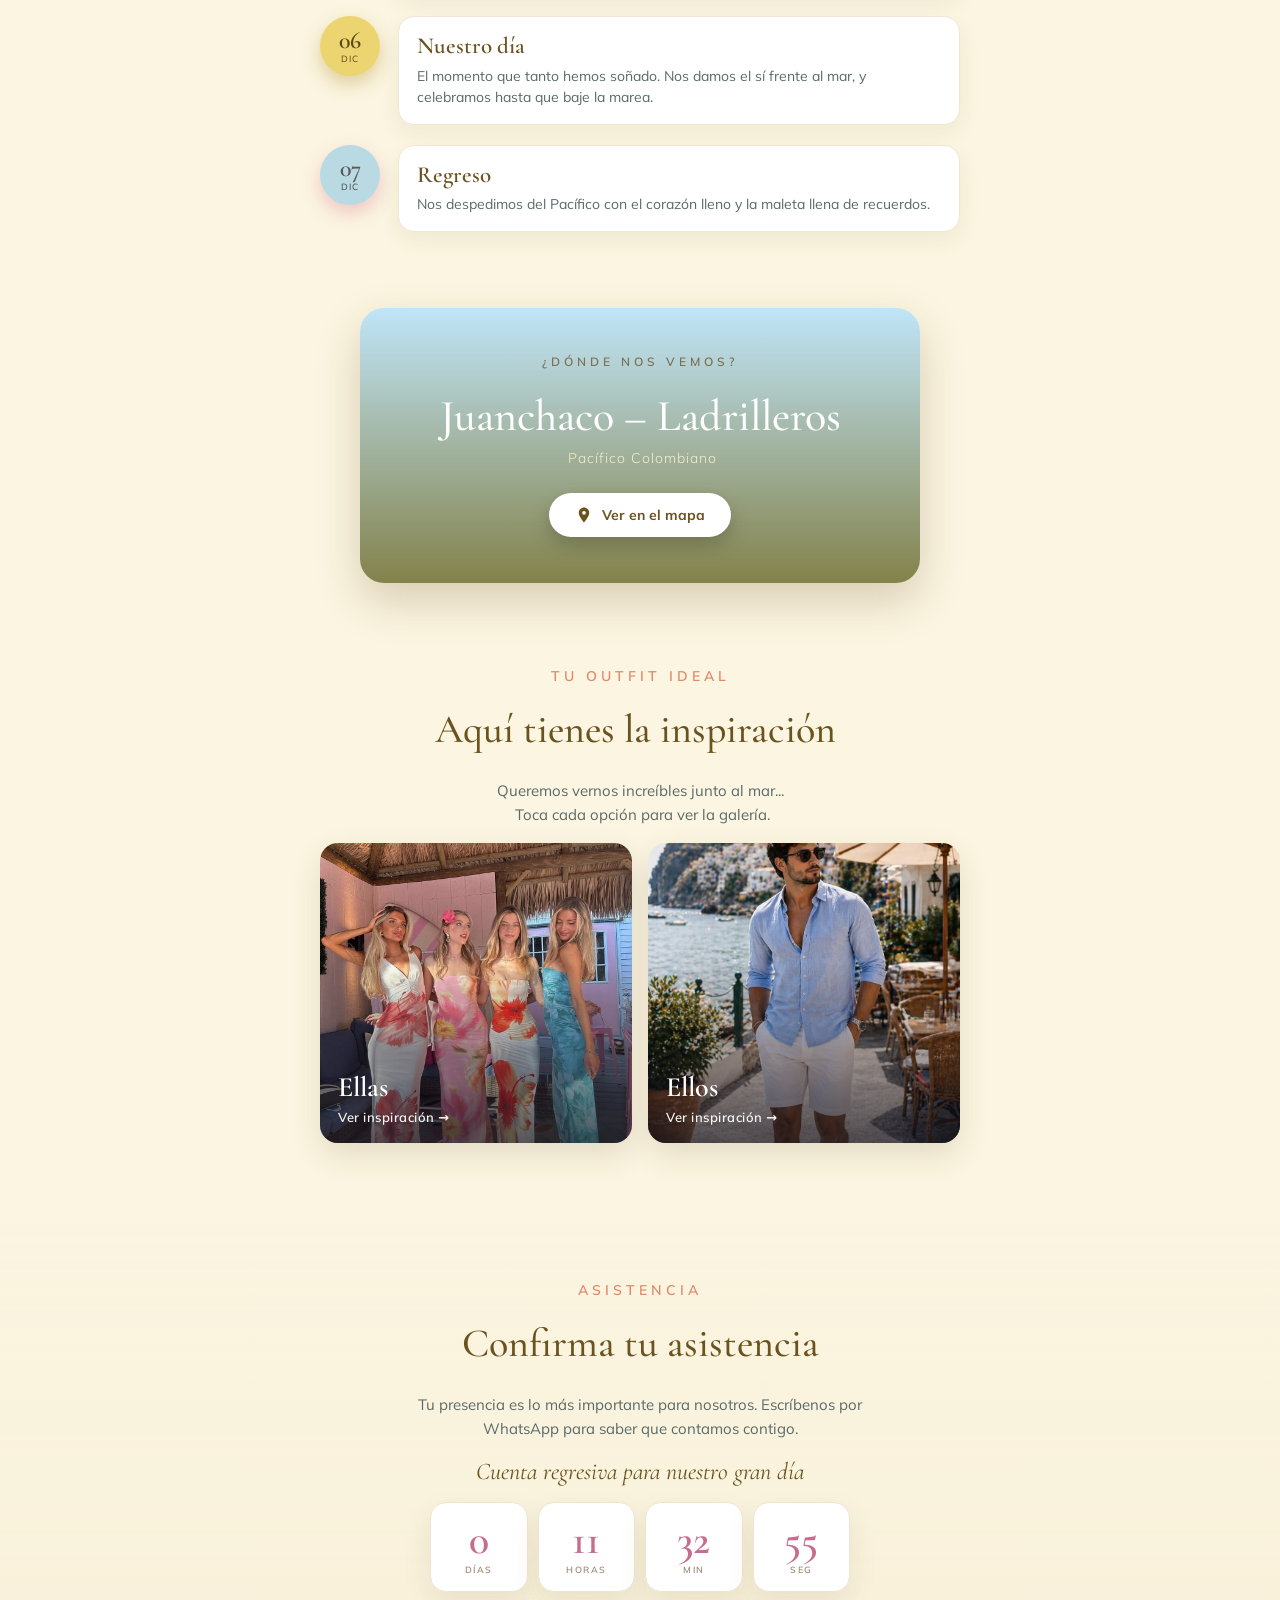
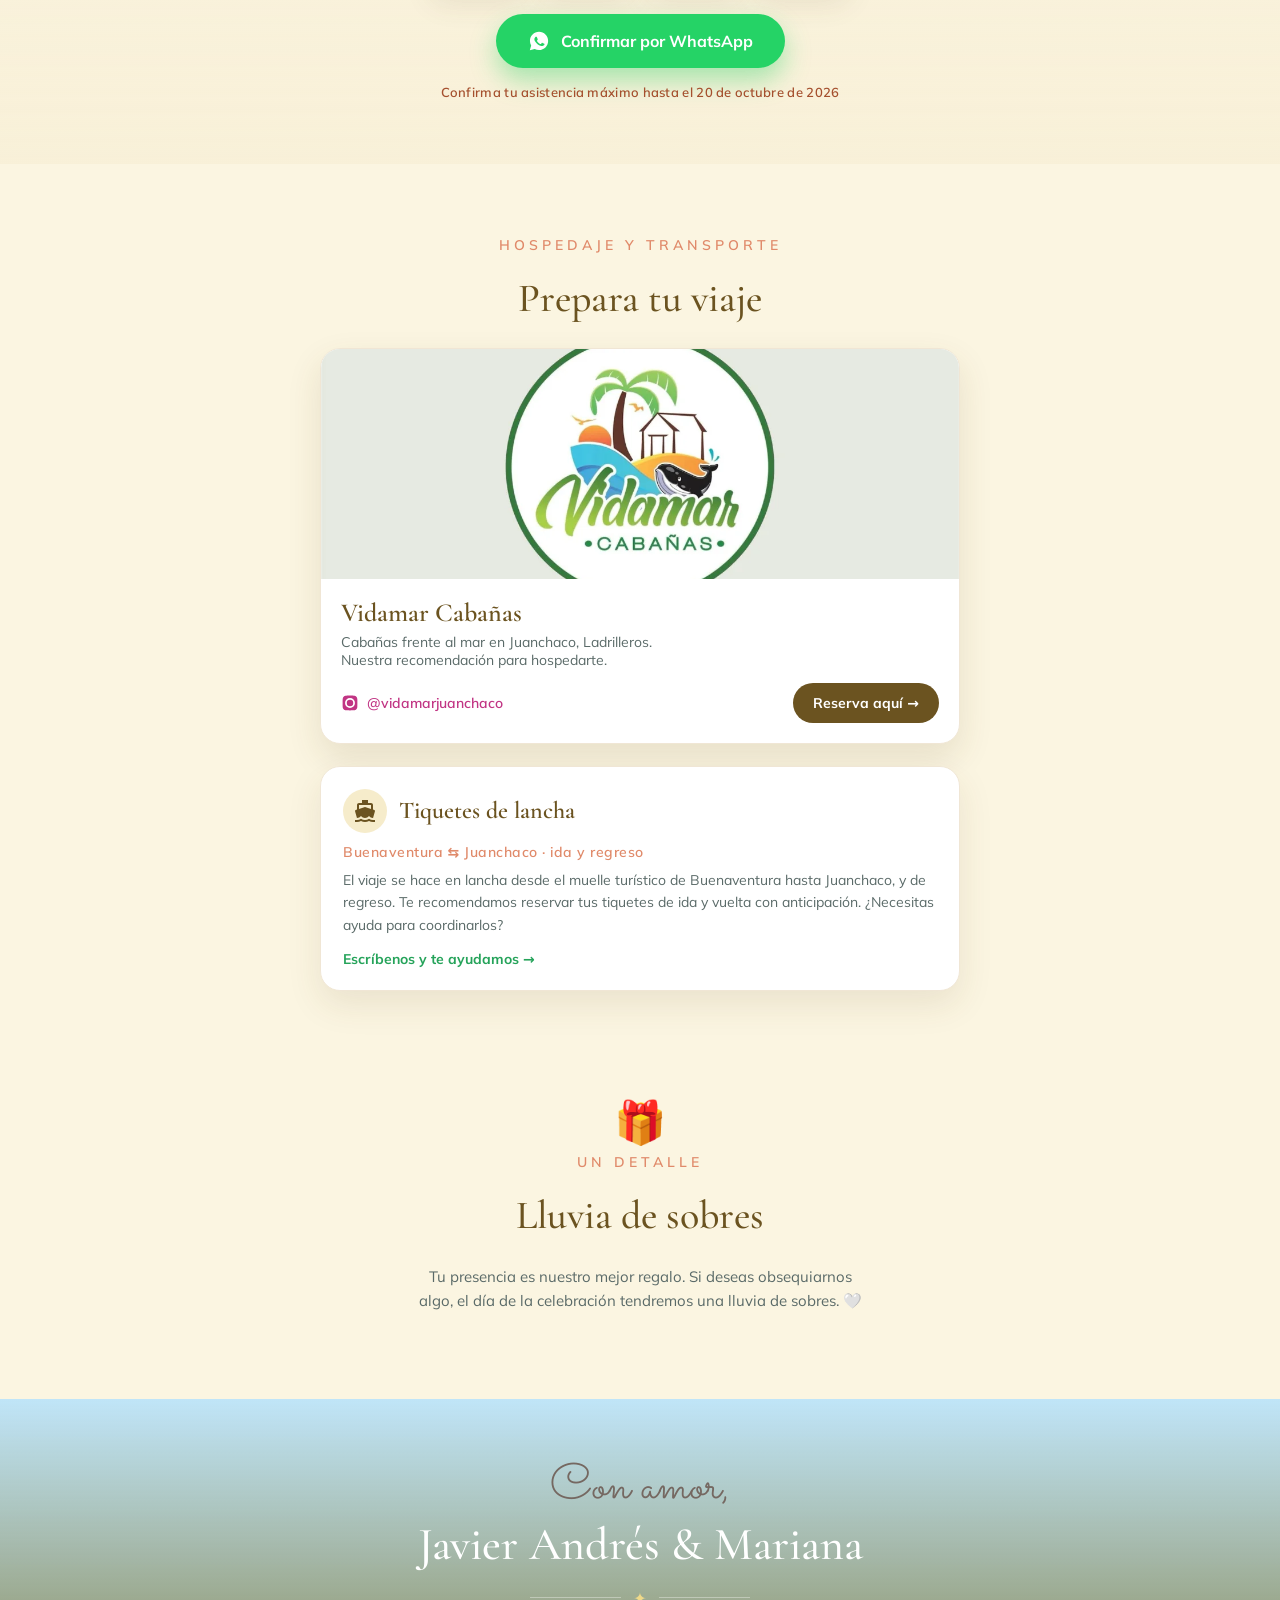
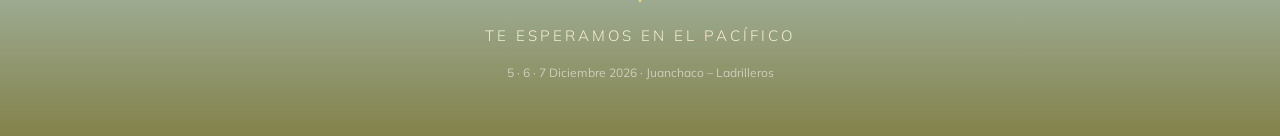
==== commit 848491ae: "Actualizar textos, mensaje del chat, lluvia de sobres y link personalizado - Corregir 'Despedida de " ====
--- a/index.html
+++ b/index.html
@@ -38,18 +38,18 @@
 <!-- MENSAJE DE MARIANA (WHATSAPP) -->
 <section class="section mensaje" data-screen-label="Mensaje de Mariana">
   <div class="container container--chat">
-    <div class="eyebrow eyebrow--center">Un mensaje de Javier y Mariana</div>
+    <div class="eyebrow eyebrow--center">Un mensaje de Javier Andrés y Mariana</div>
     <div class="chat">
       <div class="chat__header">
         <div class="chat__avatar">JM</div>
         <div class="chat__headtext">
-          <div class="chat__title">Boda de Javier y Mariana</div>
+          <div class="chat__title">Boda de Javier Andrés y Mariana</div>
           <div class="chat__status">escribiendo...</div>
         </div>
       </div>
       <div class="chat__body">
         <div class="chat__bubble">
-          <div class="chat__text">¡Hola! 🤍 Para nosotros es un sueño celebrar este día frente al mar, y no queremos vivirlo sin ti. Empaca tu mejor sonrisa, ropa fresca y muchas ganas de bailar. Ven a reír, brindar y soñar con nosotros en el Pacífico.</div>
+          <div class="chat__text">Nos casamos y queremos que vivas esta experiencia con nosotros. 🤍<br><br>No será una boda tradicional, sino un fin de semana para celebrar el amor entre el mar, la arena, los tambores y las personas que más queremos.<br><br>Ven cómodo, relajado y con ganas de disfrutar.</div>
           <div class="chat__meta">10:24 <span class="chat__check">✓✓</span></div>
         </div>
       </div>
@@ -75,7 +75,7 @@
       <div class="timeline__item">
         <div class="timeline__badge timeline__badge--05"><span class="timeline__day">05</span><span class="timeline__month">DIC</span></div>
         <div class="timeline__card">
-          <div class="timeline__title">Despedida de soltera · Fogata</div>
+          <div class="timeline__title">Despedida de solteros · Fogata</div>
           <div class="timeline__subtitle">Noche de Blancos 🤍</div>
           <div class="timeline__text">Arrancamos la celebración en la playa. <br>Vístete de blanco para la fogata bajo las estrellas.</div>
         </div>
@@ -151,7 +151,7 @@
       <svg width="22" height="22" viewBox="0 0 24 24" fill="currentColor"><path d="M12.04 2C6.58 2 2.13 6.45 2.13 11.91c0 1.75.46 3.45 1.32 4.95L2 22l5.25-1.38a9.9 9.9 0 0 0 4.79 1.22h.01c5.46 0 9.91-4.45 9.91-9.91C21.96 6.45 17.5 2 12.04 2zm5.8 14.16c-.24.68-1.42 1.32-1.96 1.36-.5.04-.96.22-3.23-.67-2.72-1.07-4.45-3.85-4.58-4.03-.13-.18-1.1-1.46-1.1-2.79 0-1.33.7-1.98.95-2.25.24-.27.53-.34.71-.34.18 0 .36.01.51.01.16.01.38-.06.6.46.24.56.79 1.94.86 2.08.07.14.11.31.02.49-.09.18-.14.29-.27.45-.14.16-.29.36-.41.48-.14.14-.28.29-.12.56.16.27.71 1.17 1.53 1.9 1.05.94 1.94 1.23 2.21 1.37.27.14.43.12.59-.07.16-.18.68-.79.86-1.06.18-.27.36-.22.6-.13.24.09 1.55.73 1.82.86.27.14.45.2.51.31.07.11.07.63-.17 1.31z"></path></svg>
       Confirmar por WhatsApp
     </a>
-    <div class="confirmar__deadline">Confirma tu asistencia máximo hasta el 20 de septiembre de 2026</div>
+    <div class="confirmar__deadline">Confirma tu asistencia máximo hasta el 20 de octubre de 2026</div>
   </div>
 </section>
 
@@ -190,6 +190,16 @@
   </div>
 </section>
 
+<!-- LLUVIA DE SOBRES -->
+<section class="section regalos" data-screen-label="Lluvia de sobres">
+  <div class="container container--narrow" style="text-align:center">
+    <div class="regalos__icon">🎁</div>
+    <div class="eyebrow eyebrow--center">Un detalle</div>
+    <h2 class="heading heading--center">Lluvia de sobres</h2>
+    <p class="lead">Tu presencia es nuestro mejor regalo. Si deseas obsequiarnos algo, el día de la celebración tendremos una lluvia de sobres. 🤍</p>
+  </div>
+</section>
+
 <!-- CIERRE -->
 <section class="cierre" data-screen-label="Cierre">
   <div class="cierre__script">Con amor,</div>
--- a/styles.css
+++ b/styles.css
@@ -48,6 +48,12 @@
   color: #5a6a68;
   max-width: 460px;
   margin: 0 auto 16px;
+}
+
+.regalos__icon {
+  font-size: 42px;
+  line-height: 1;
+  margin-bottom: 10px;
 }
 
 .btn {
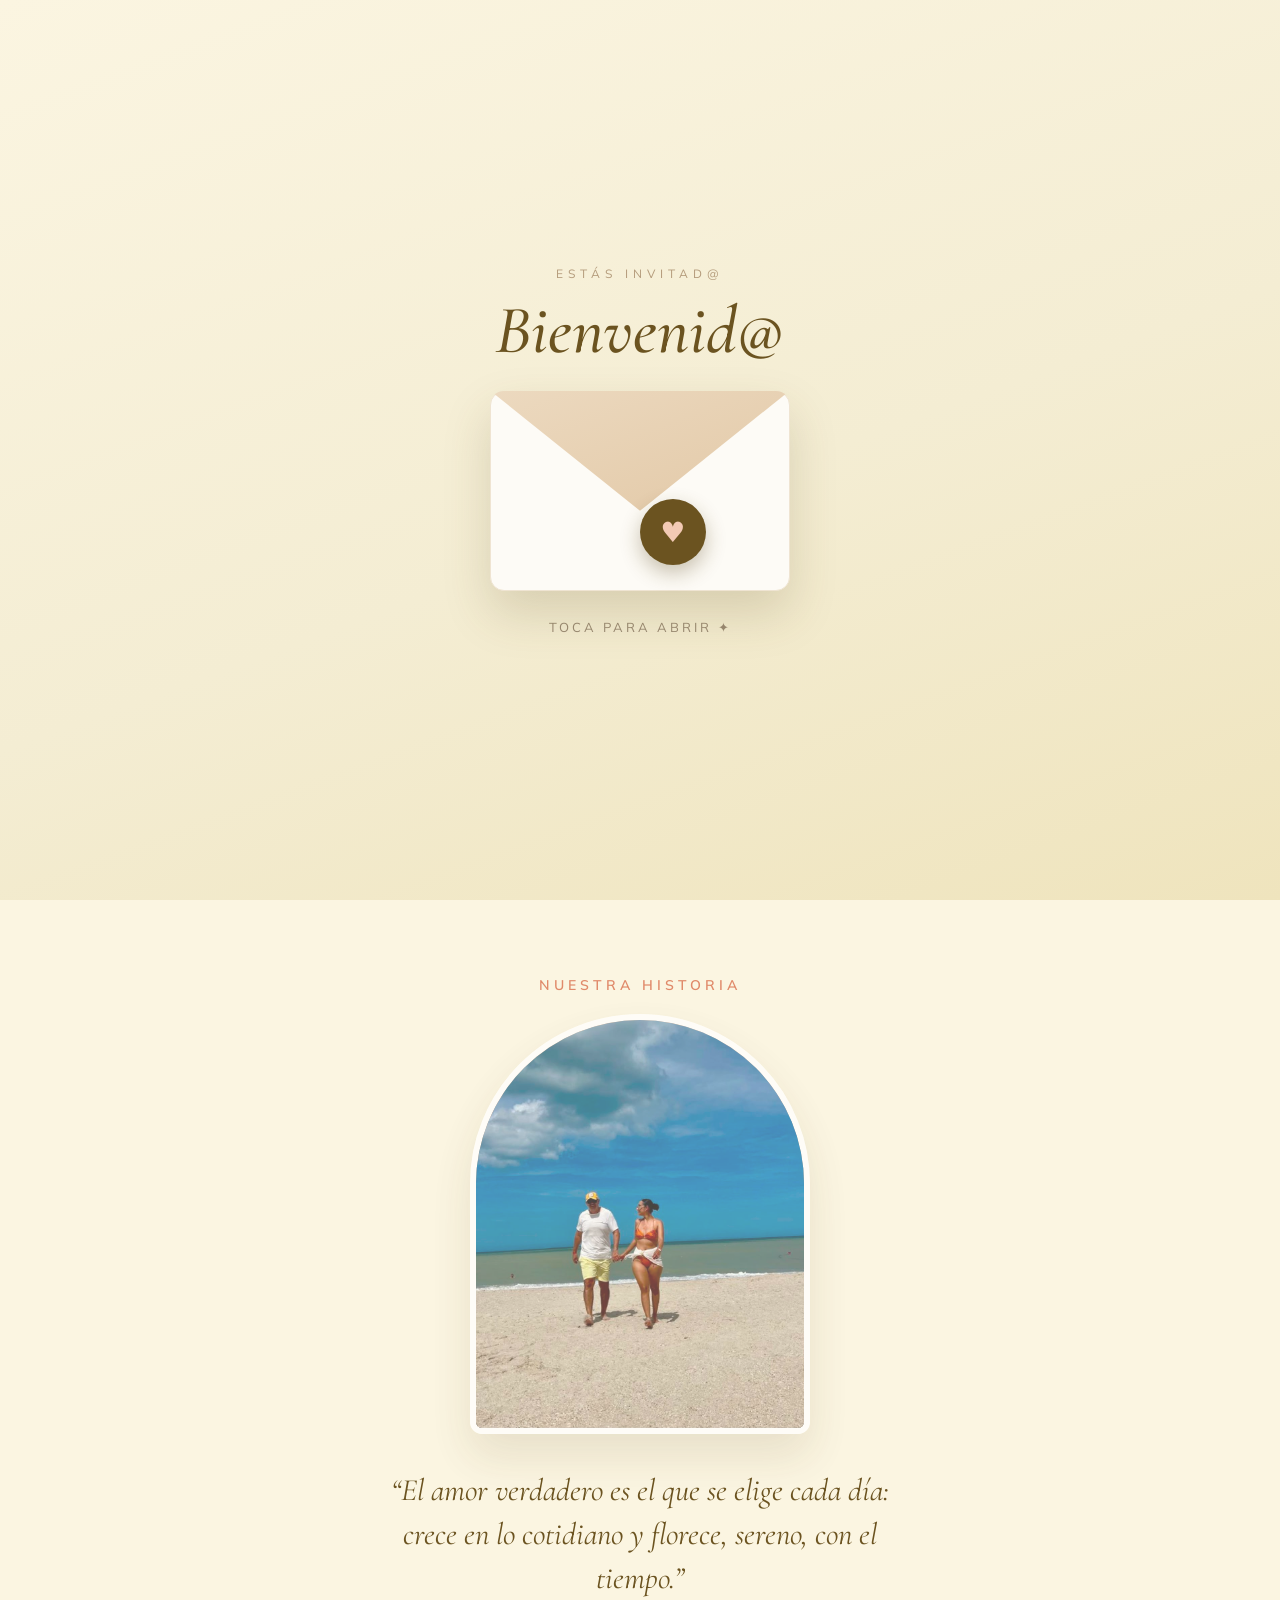
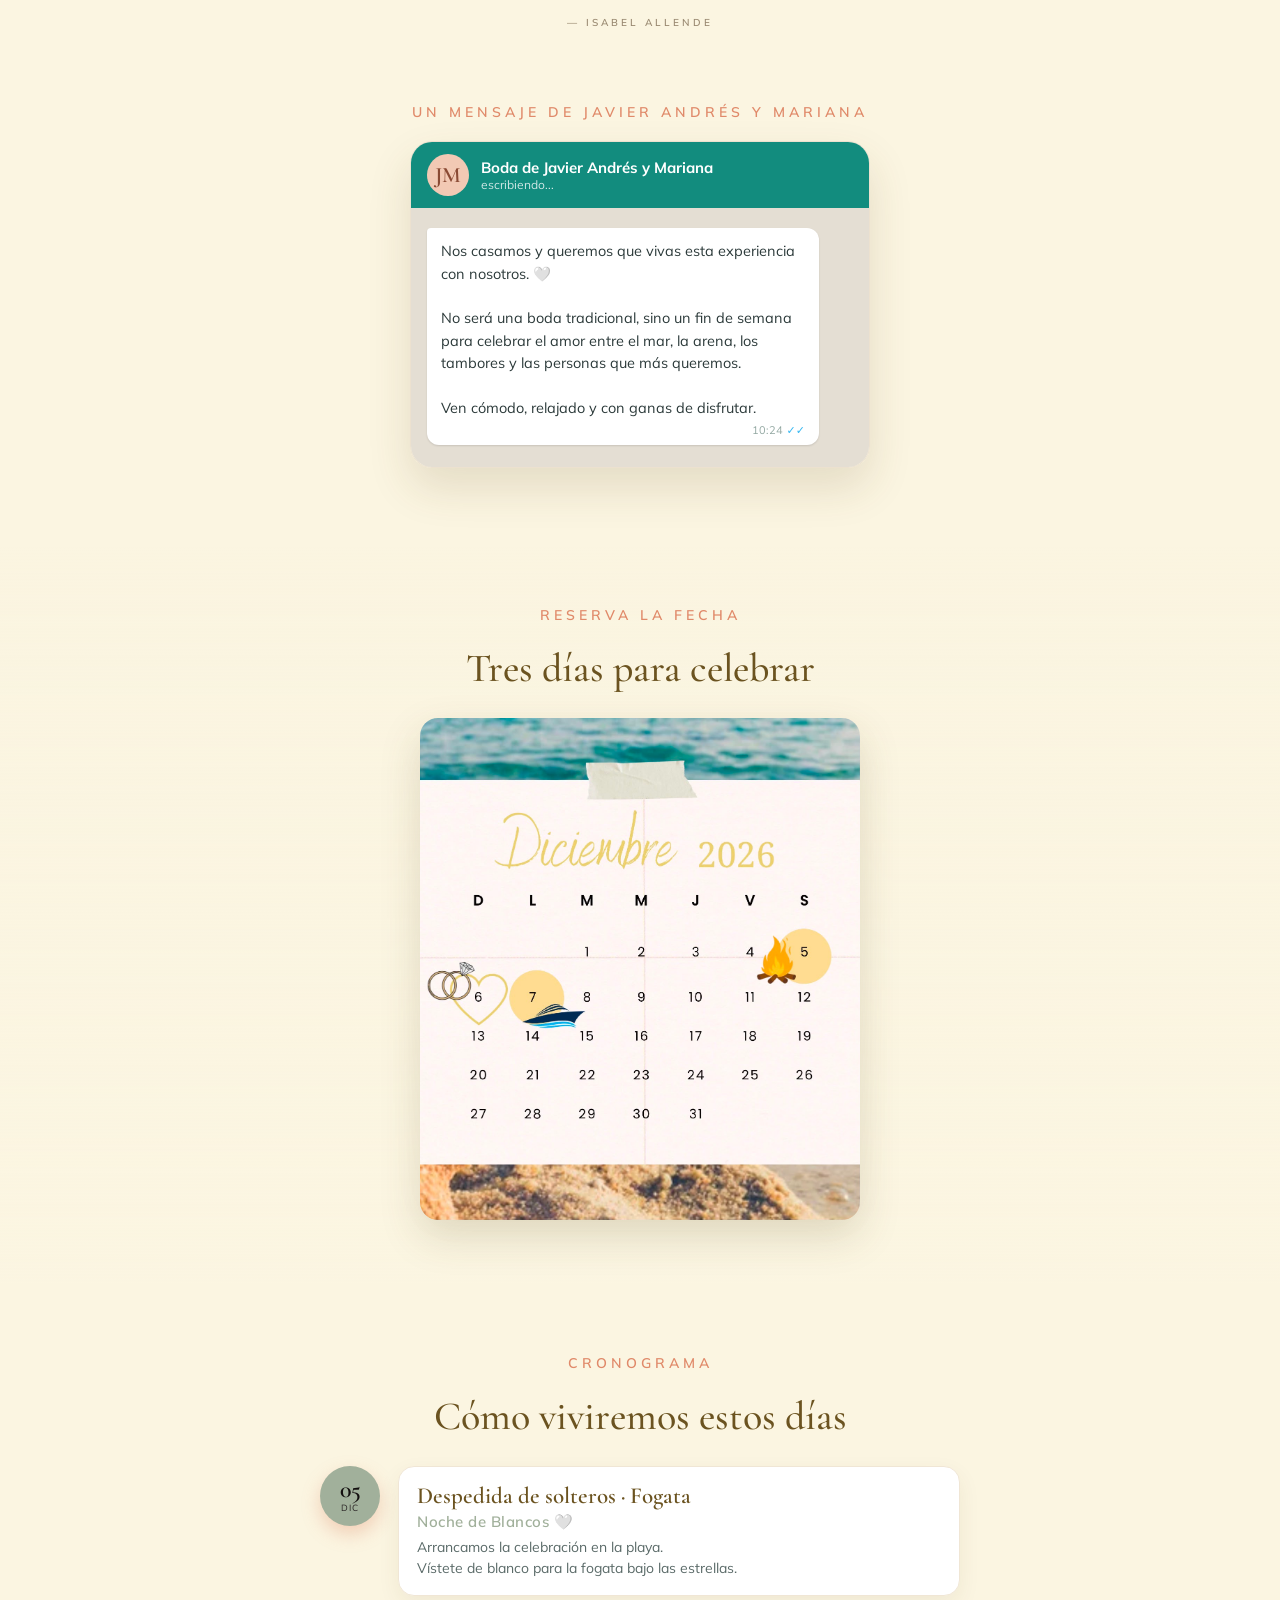
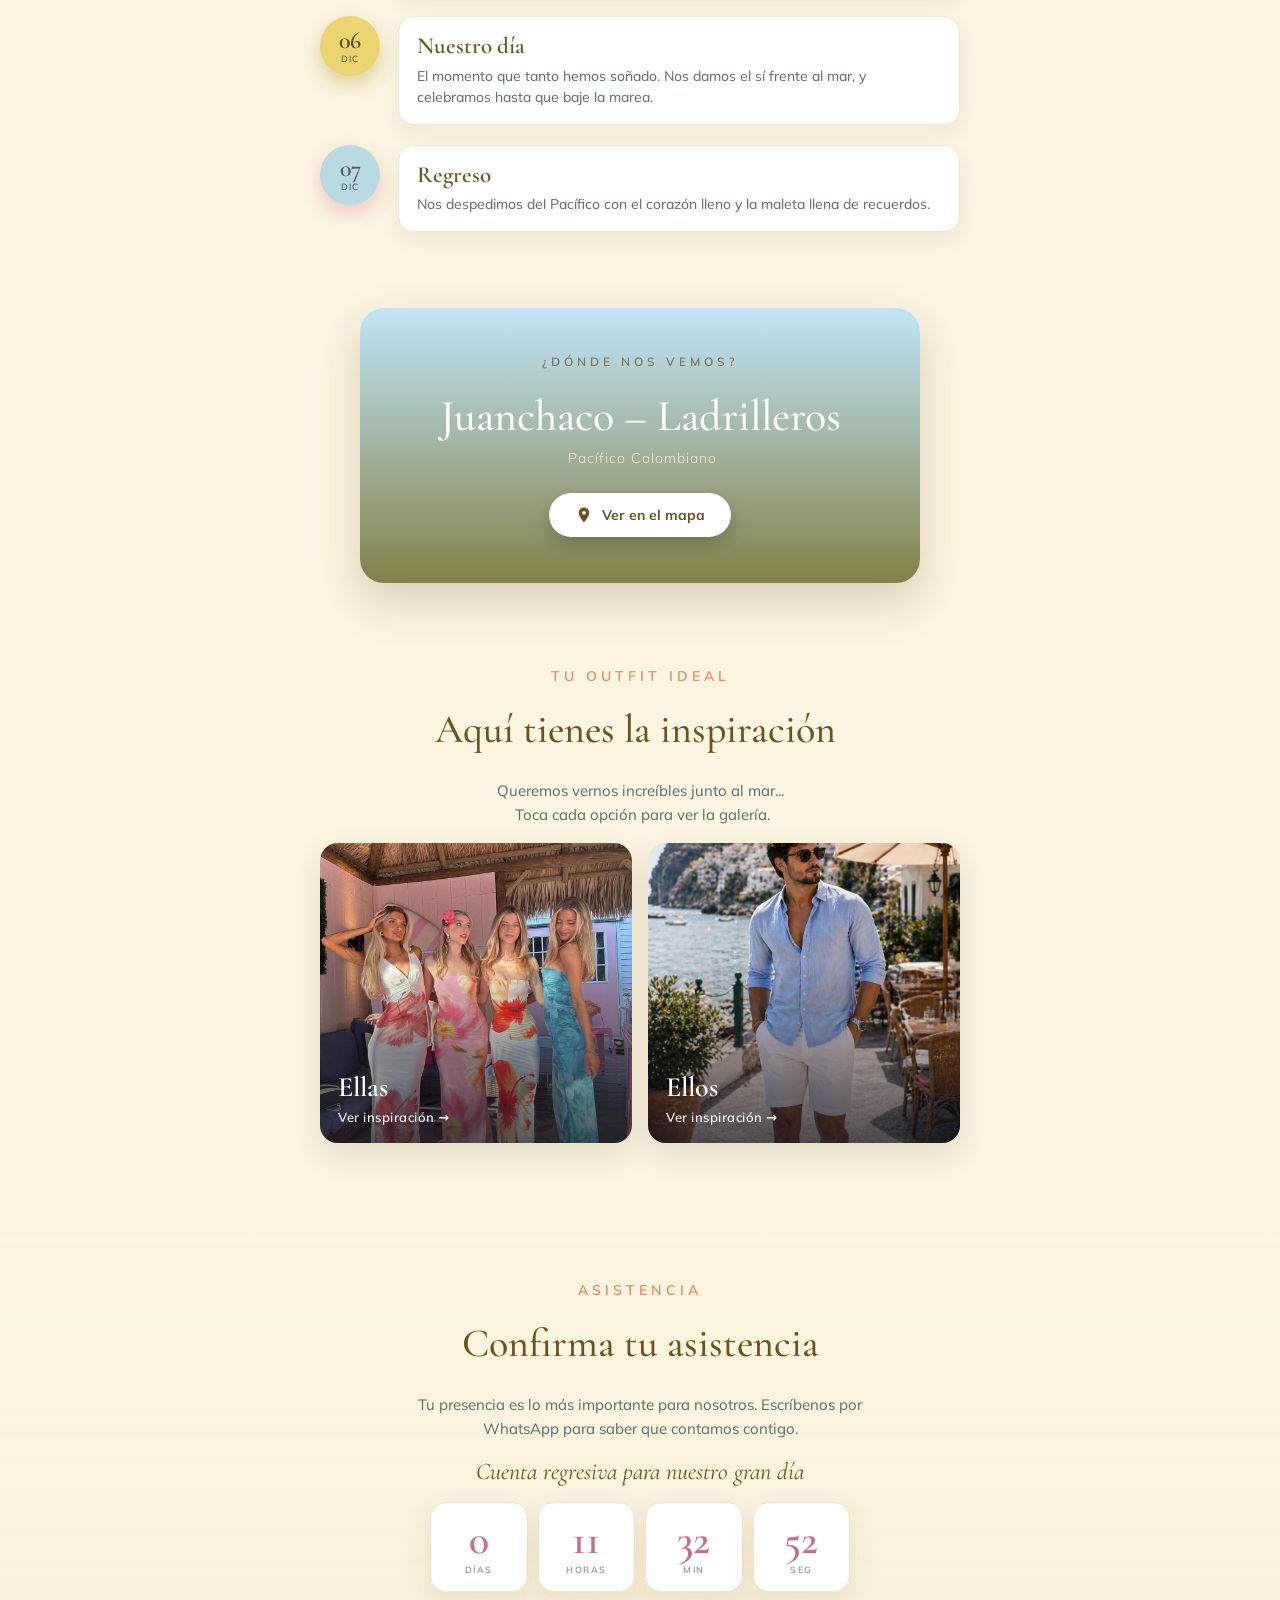
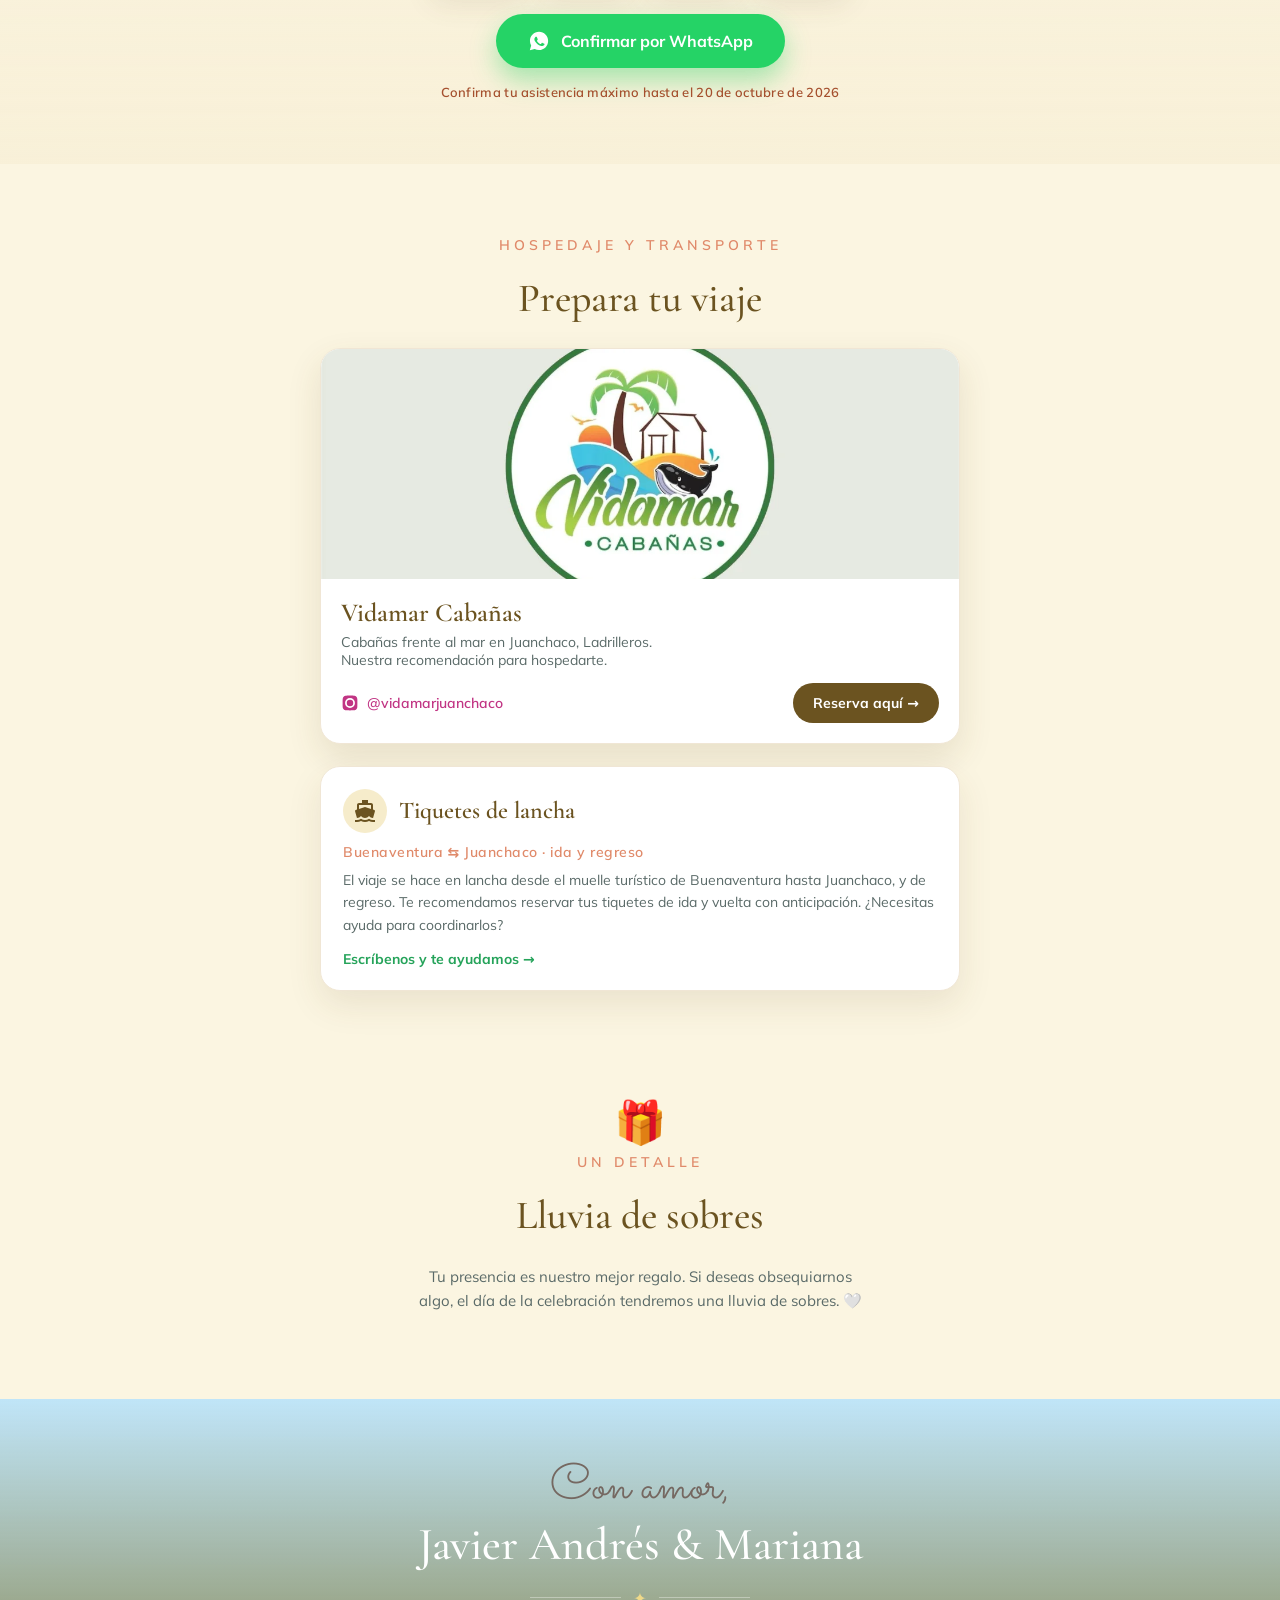
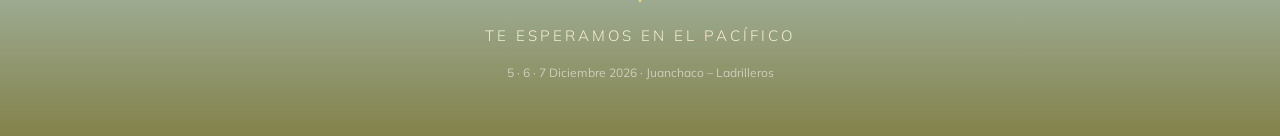
==== commit 364faacd: "Deducir género del nombre (sin parámetro en la URL) y hacer dinámico 'Estás invitad@' Co-Authored-By" ====
--- a/index.html
+++ b/index.html
@@ -214,7 +214,7 @@
 
 <!-- SOBRE DE APERTURA (splash) -->
 <div class="splash" id="splash">
-  <div class="splash__eyebrow">Estás invitad@</div>
+  <div class="splash__eyebrow" id="splash-invited">Estás invitad@</div>
   <div class="splash__name" id="splash-name">Bienvenid@</div>
   <div class="envelope" id="envelope-btn">
     <div class="envelope__body"></div>
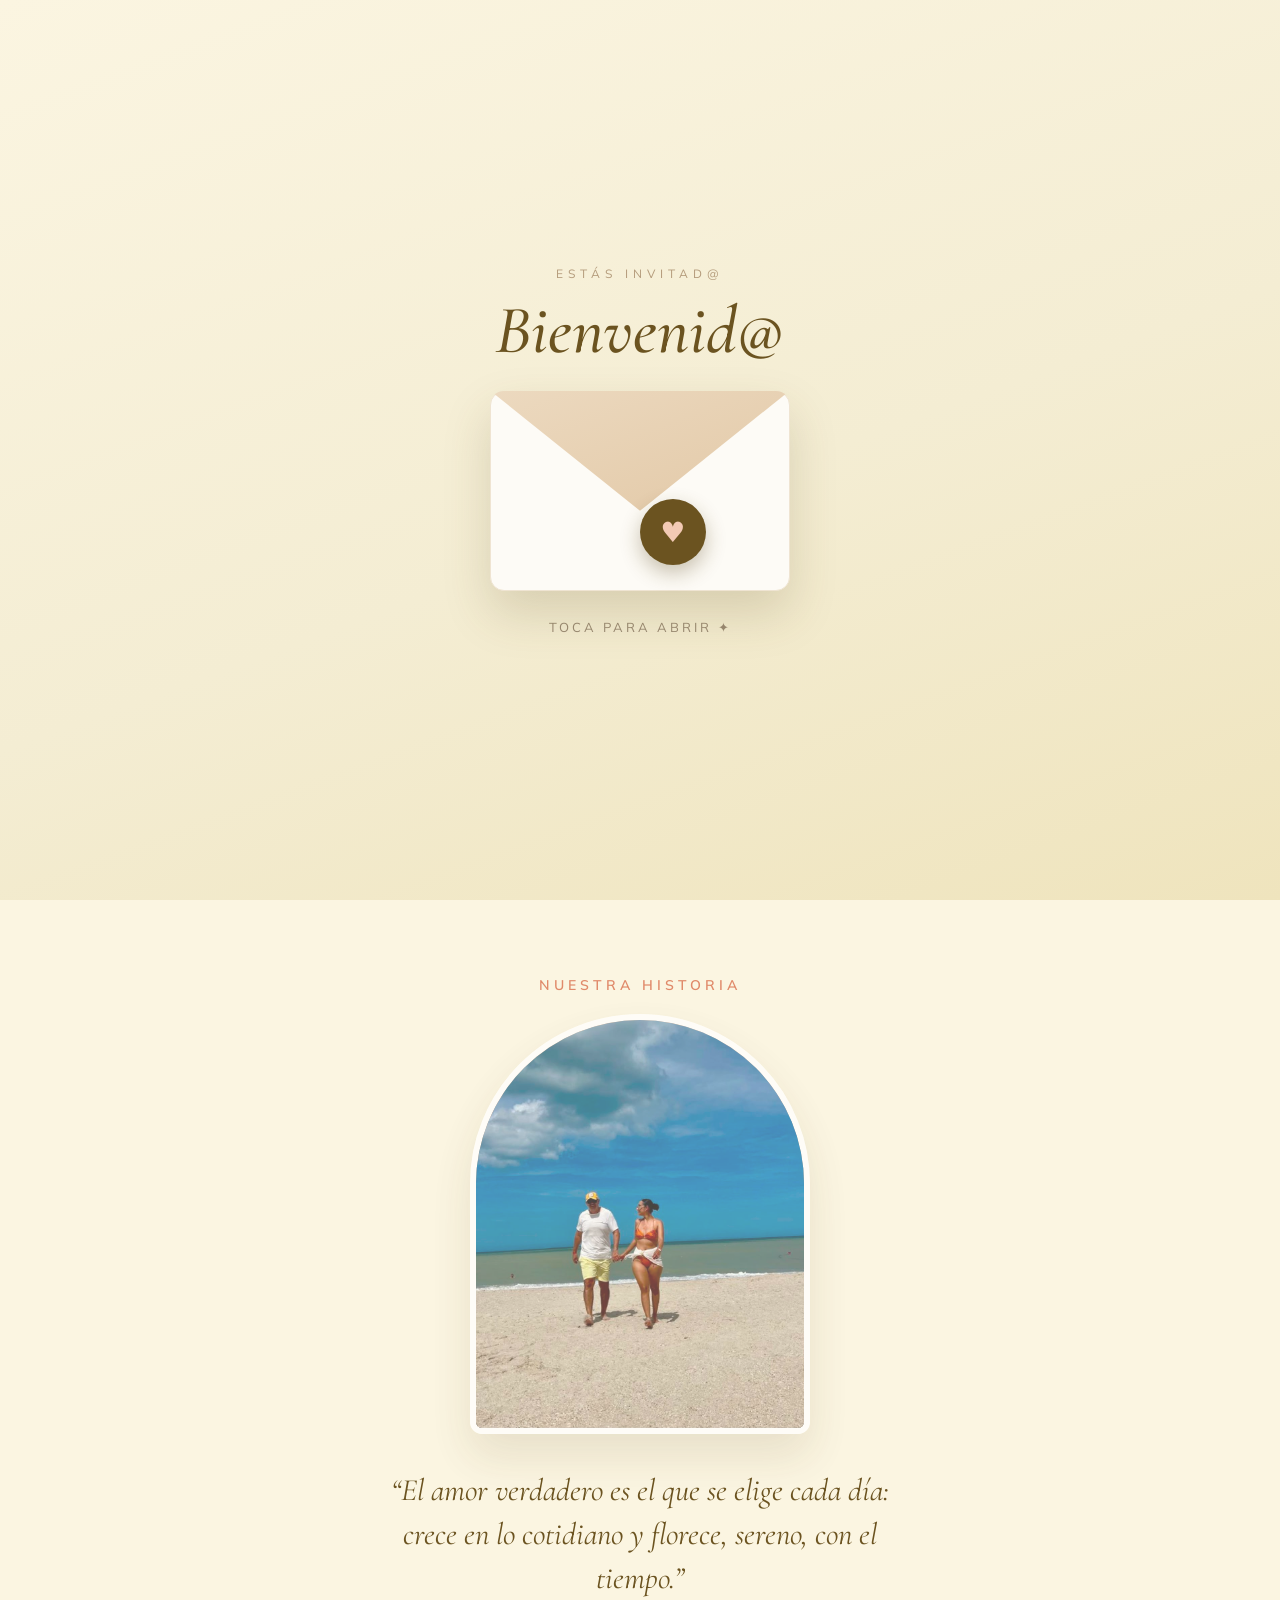
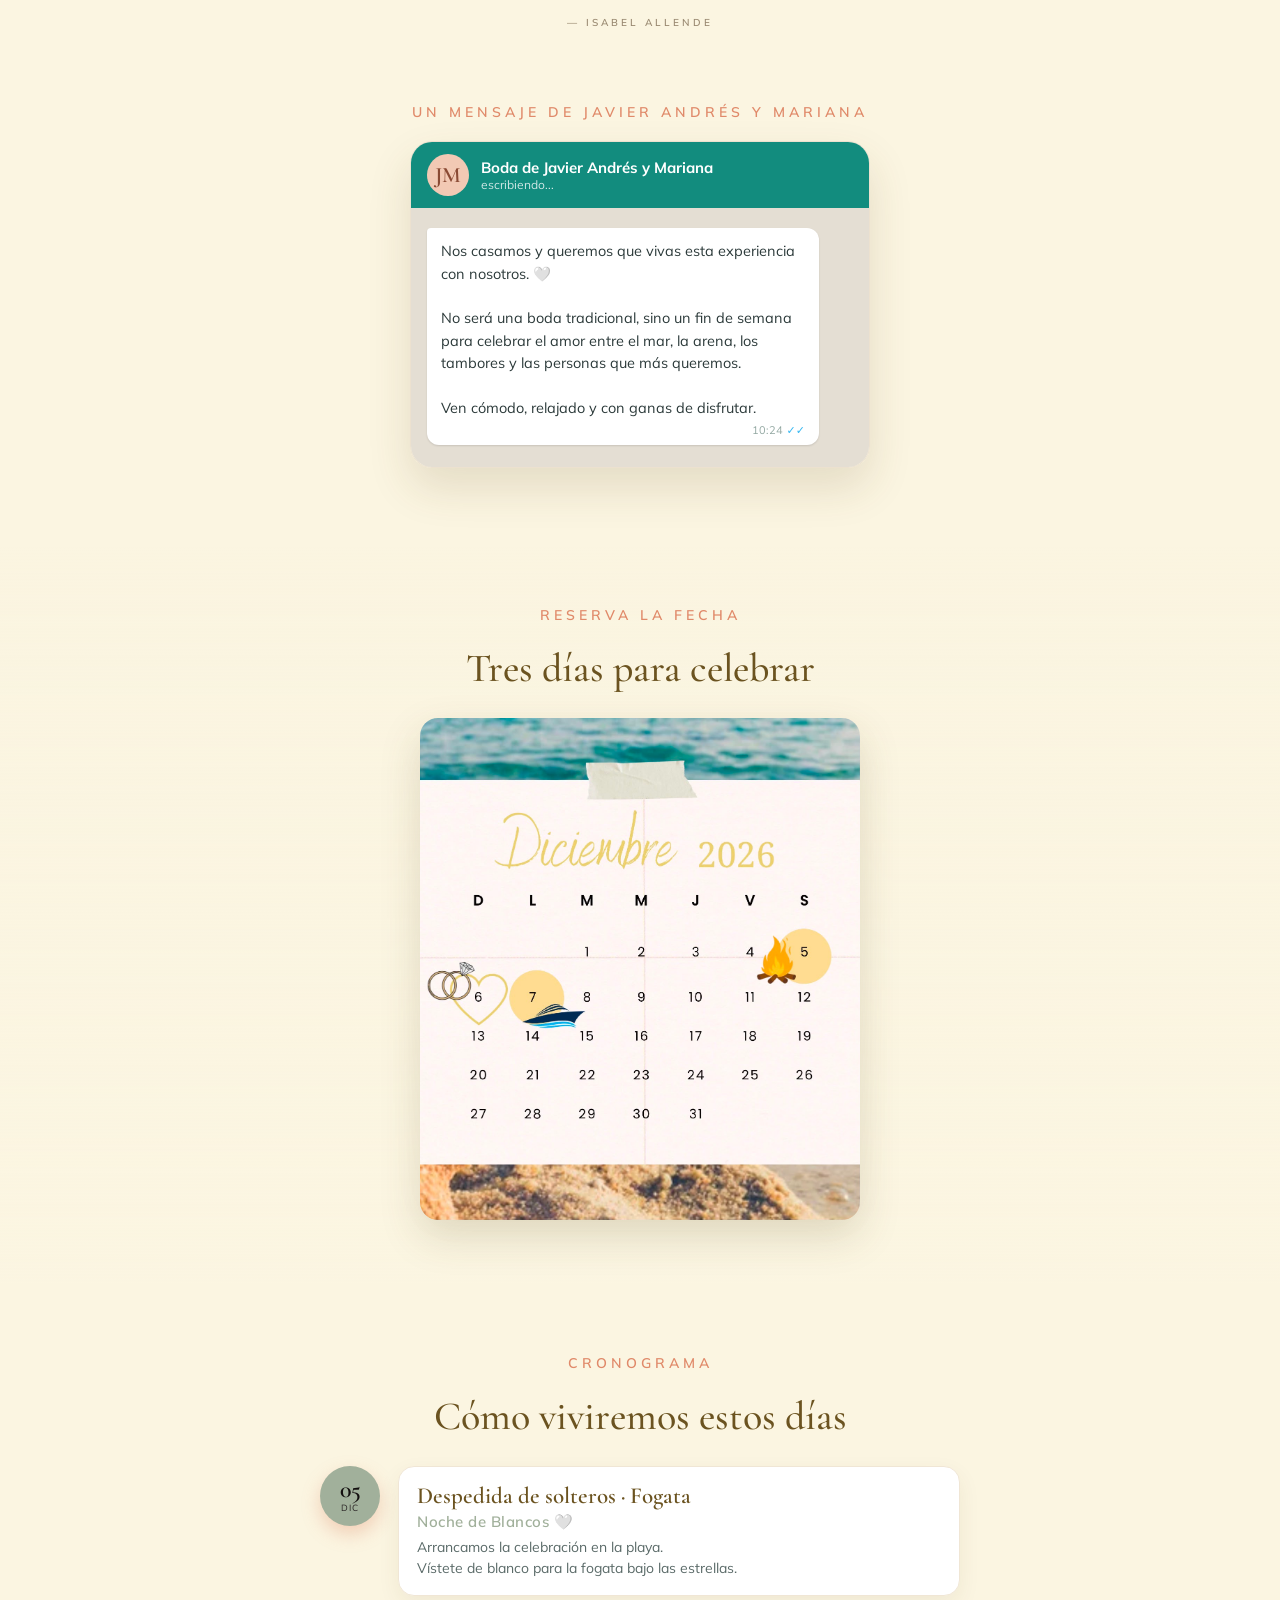
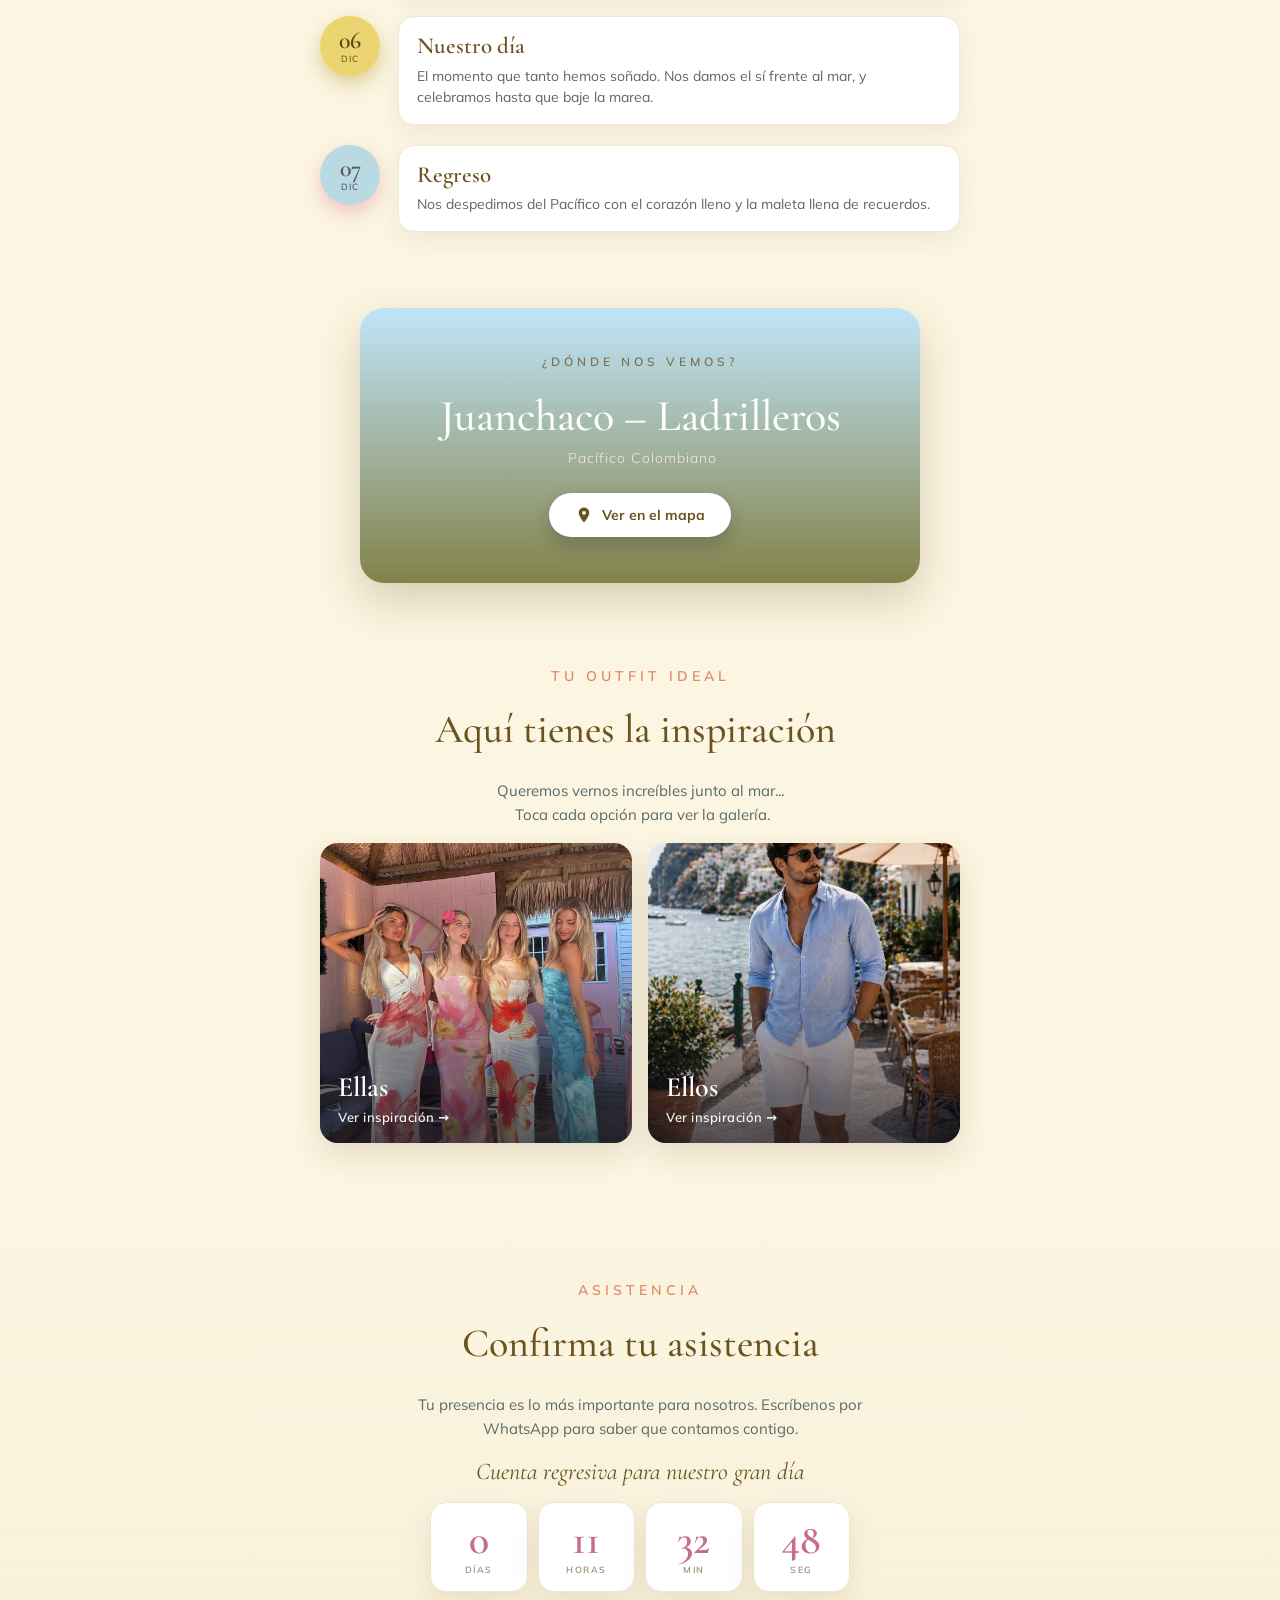
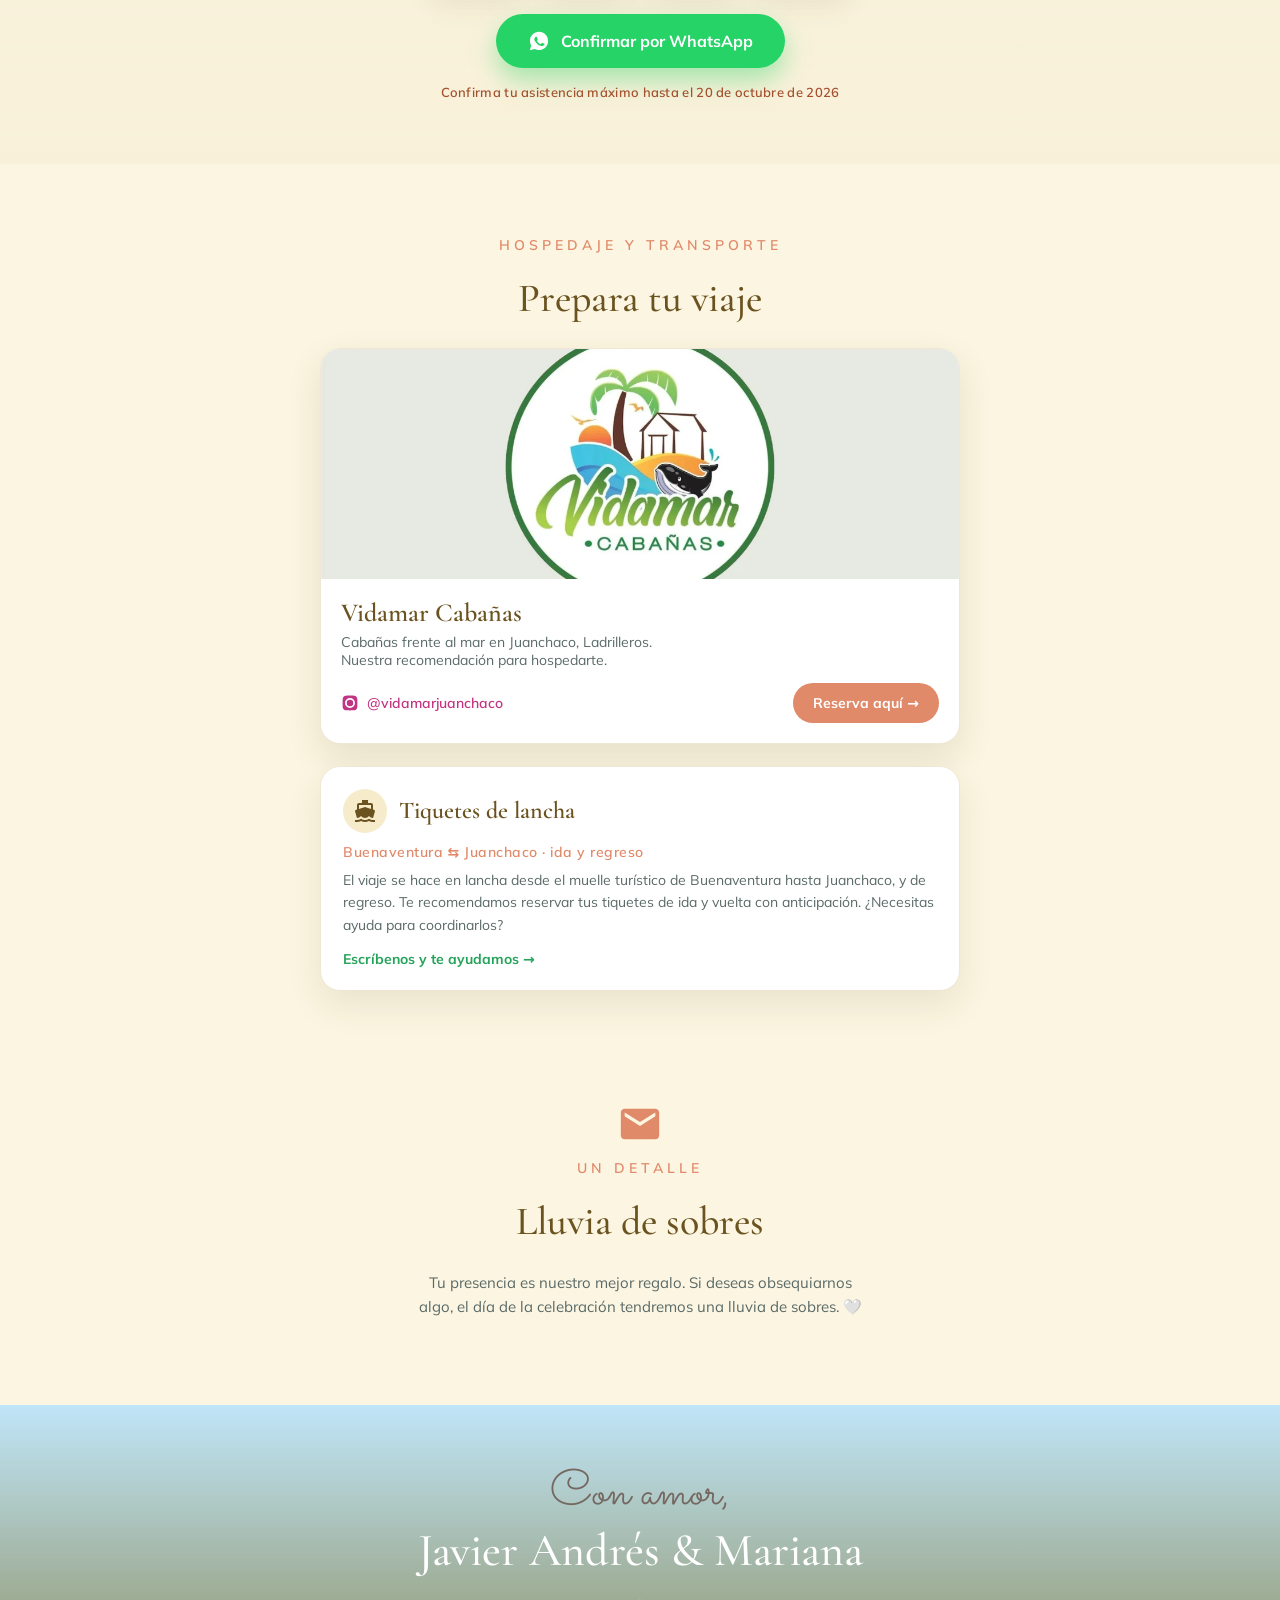
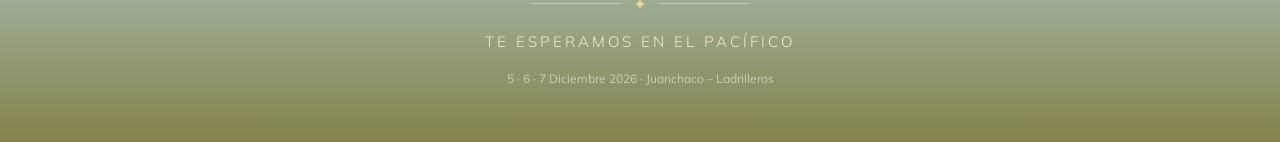
==== commit b444ea12: "Cambiar emoji de regalo por ícono de sobre y botón 'Reserva aquí' a coral Co-Authored-By: Claude Opu" ====
--- a/index.html
+++ b/index.html
@@ -193,7 +193,9 @@
 <!-- LLUVIA DE SOBRES -->
 <section class="section regalos" data-screen-label="Lluvia de sobres">
   <div class="container container--narrow" style="text-align:center">
-    <div class="regalos__icon">🎁</div>
+    <div class="regalos__icon">
+      <svg width="46" height="46" viewBox="0 0 24 24" fill="currentColor" aria-hidden="true"><path d="M20 4H4c-1.1 0-1.99.9-1.99 2L2 18c0 1.1.9 2 2 2h16c1.1 0 2-.9 2-2V6c0-1.1-.9-2-2-2zm0 4-8 5-8-5V6l8 5 8-5v2z"></path></svg>
+    </div>
     <div class="eyebrow eyebrow--center">Un detalle</div>
     <h2 class="heading heading--center">Lluvia de sobres</h2>
     <p class="lead">Tu presencia es nuestro mejor regalo. Si deseas obsequiarnos algo, el día de la celebración tendremos una lluvia de sobres. 🤍</p>
--- a/styles.css
+++ b/styles.css
@@ -51,9 +51,9 @@
 }
 
 .regalos__icon {
-  font-size: 42px;
-  line-height: 1;
-  margin-bottom: 10px;
+  color: #e08a6a;
+  line-height: 0;
+  margin-bottom: 12px;
 }
 
 .btn {
@@ -67,7 +67,7 @@
   cursor: pointer;
 }
 .btn--light { background: #fff; color: #6b5320; box-shadow: 0 8px 20px rgba(0,0,0,.2); }
-.btn--dark { background: #6b5320; color: #fff; font-size: 14px; padding: 11px 20px; }
+.btn--dark { background: #e08a6a; color: #fff; font-size: 14px; padding: 11px 20px; }
 .btn--dark:hover { color: #fff; opacity: .9; }
 .btn--whatsapp {
   background: #25D366; color: #fff; font-size: 16px; padding: 16px 32px;
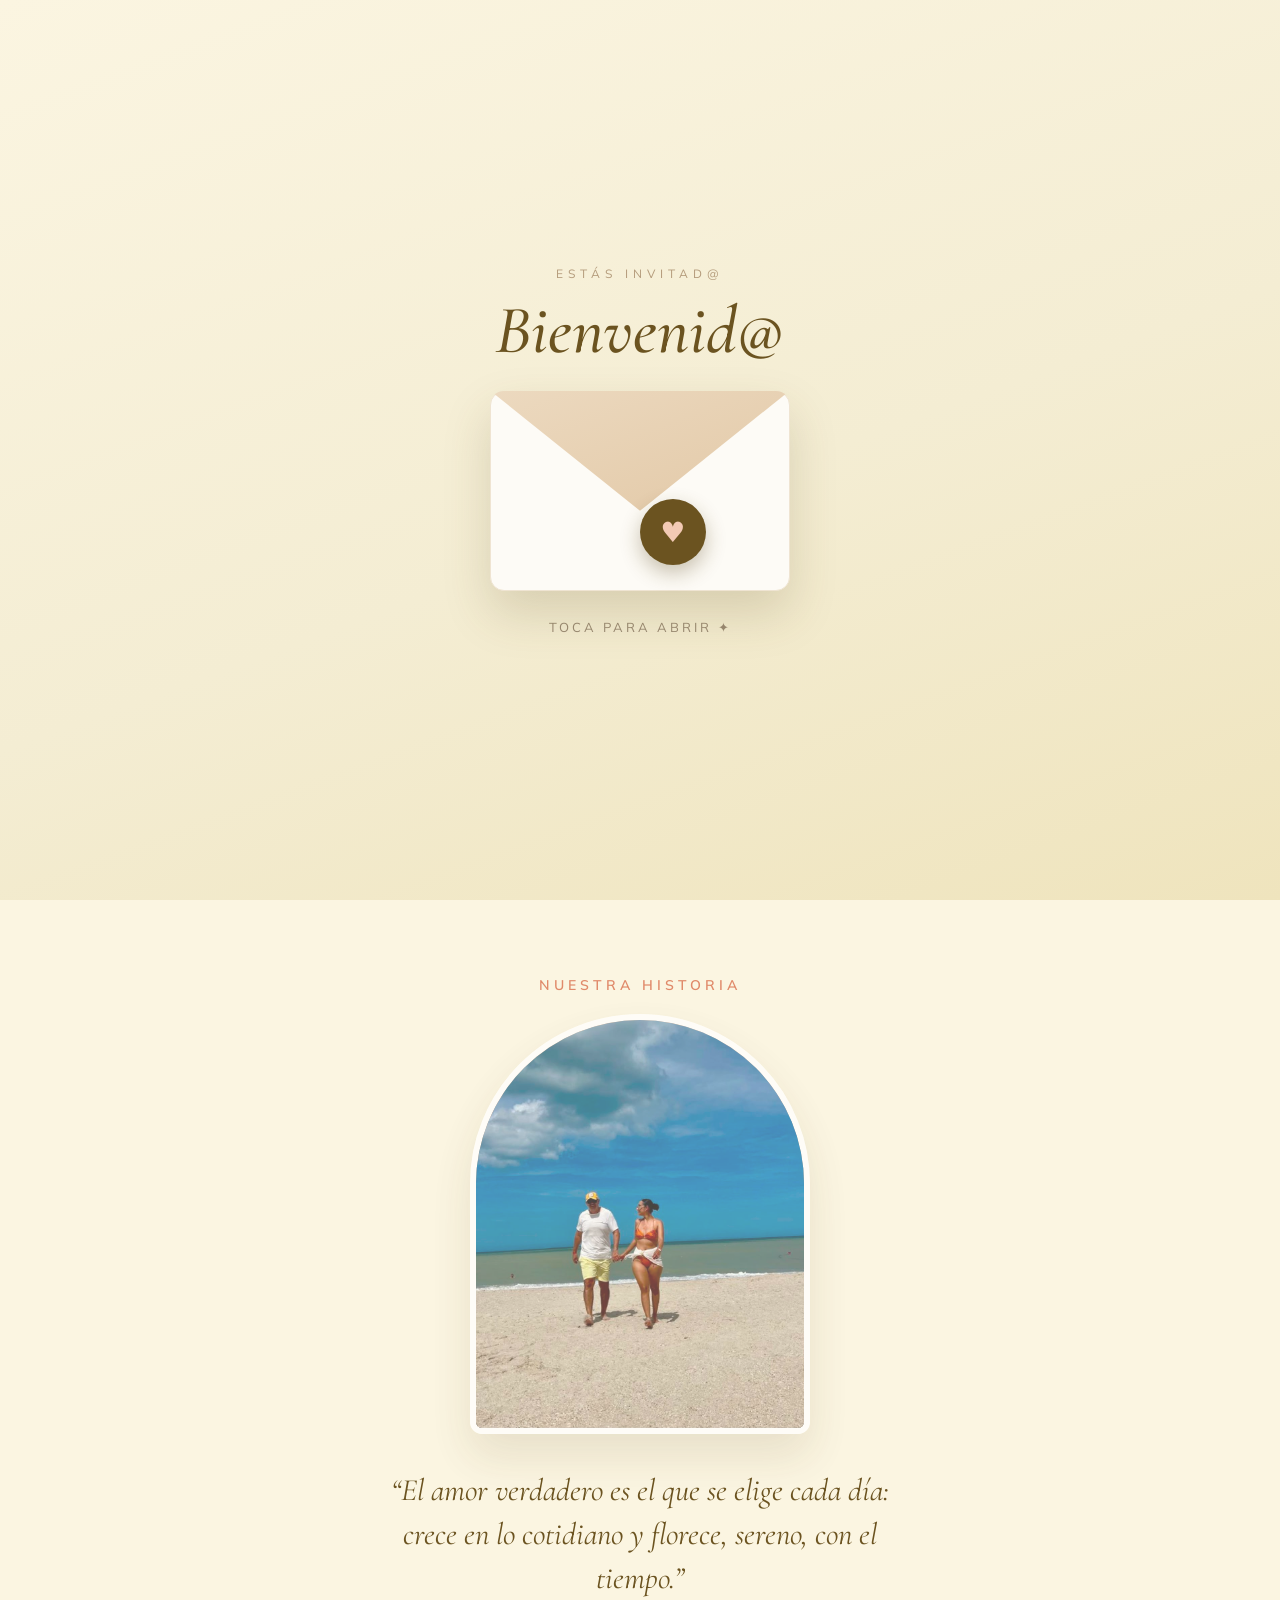
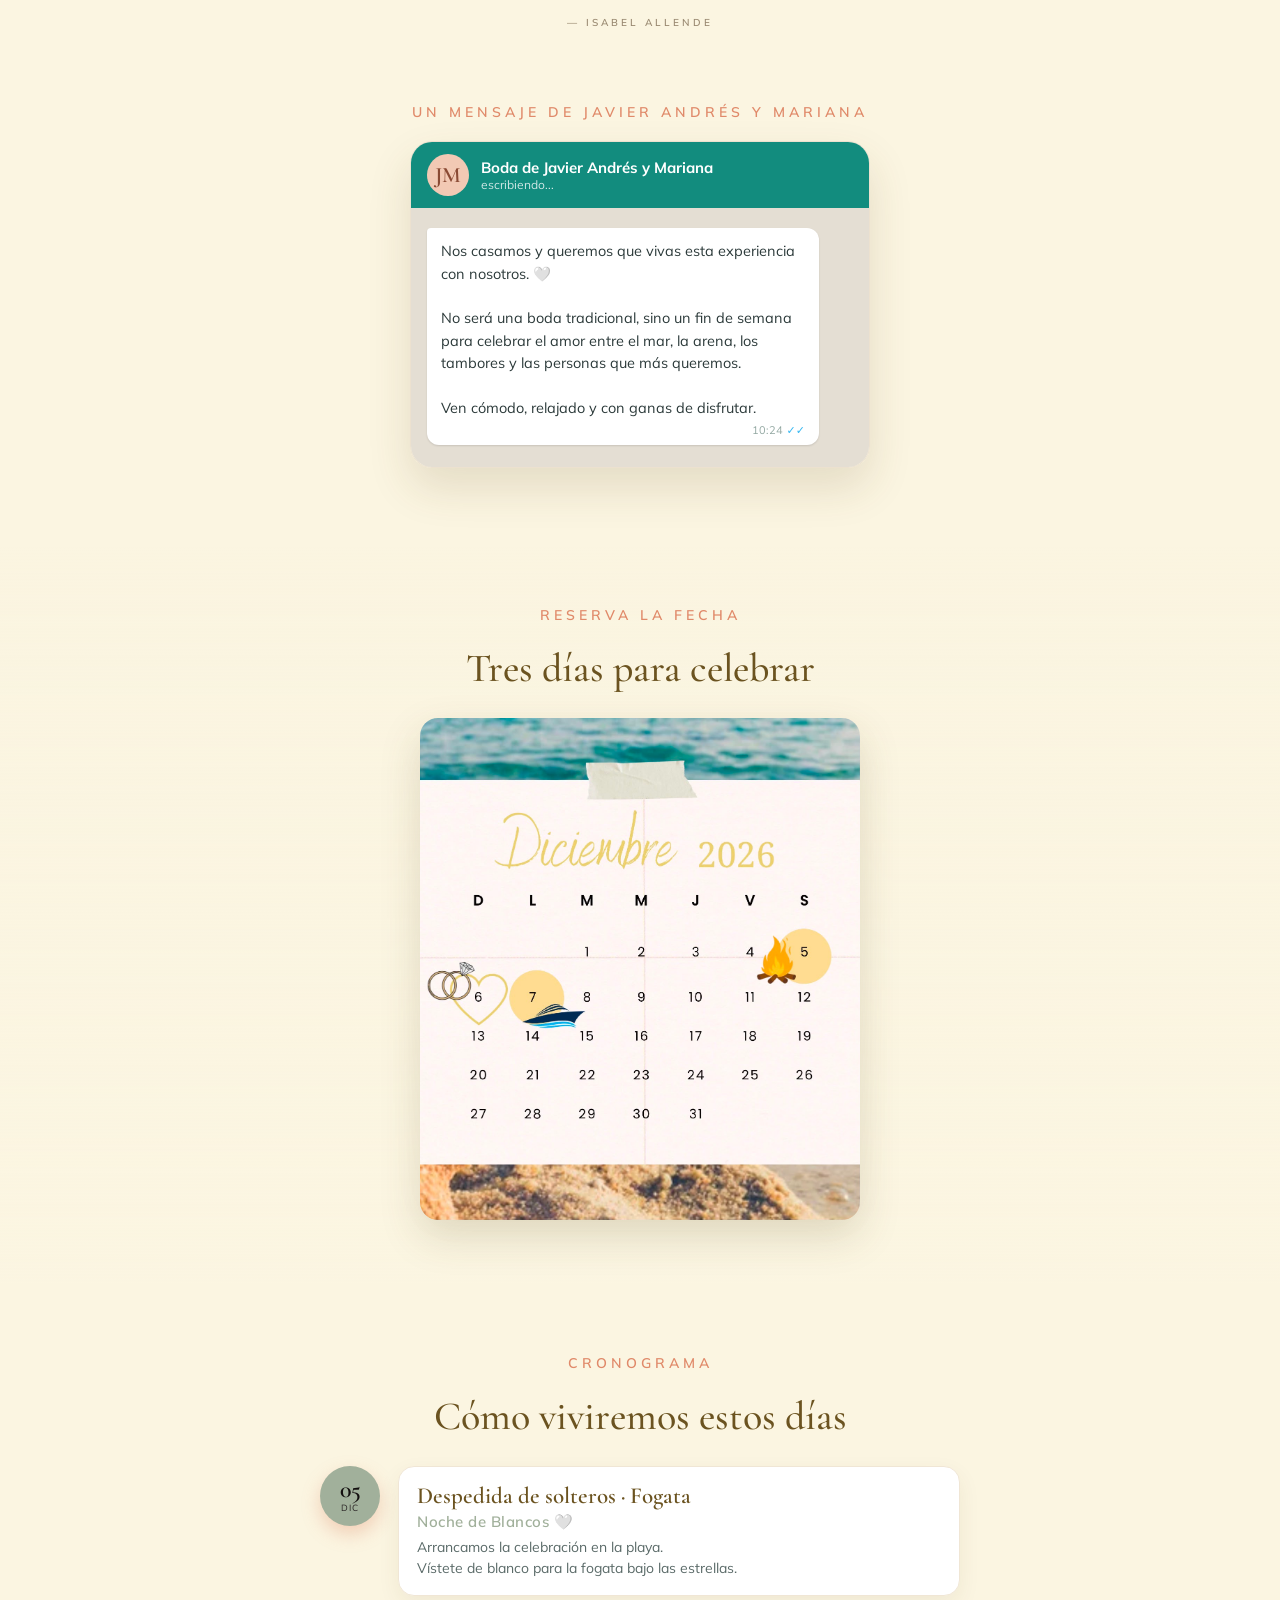
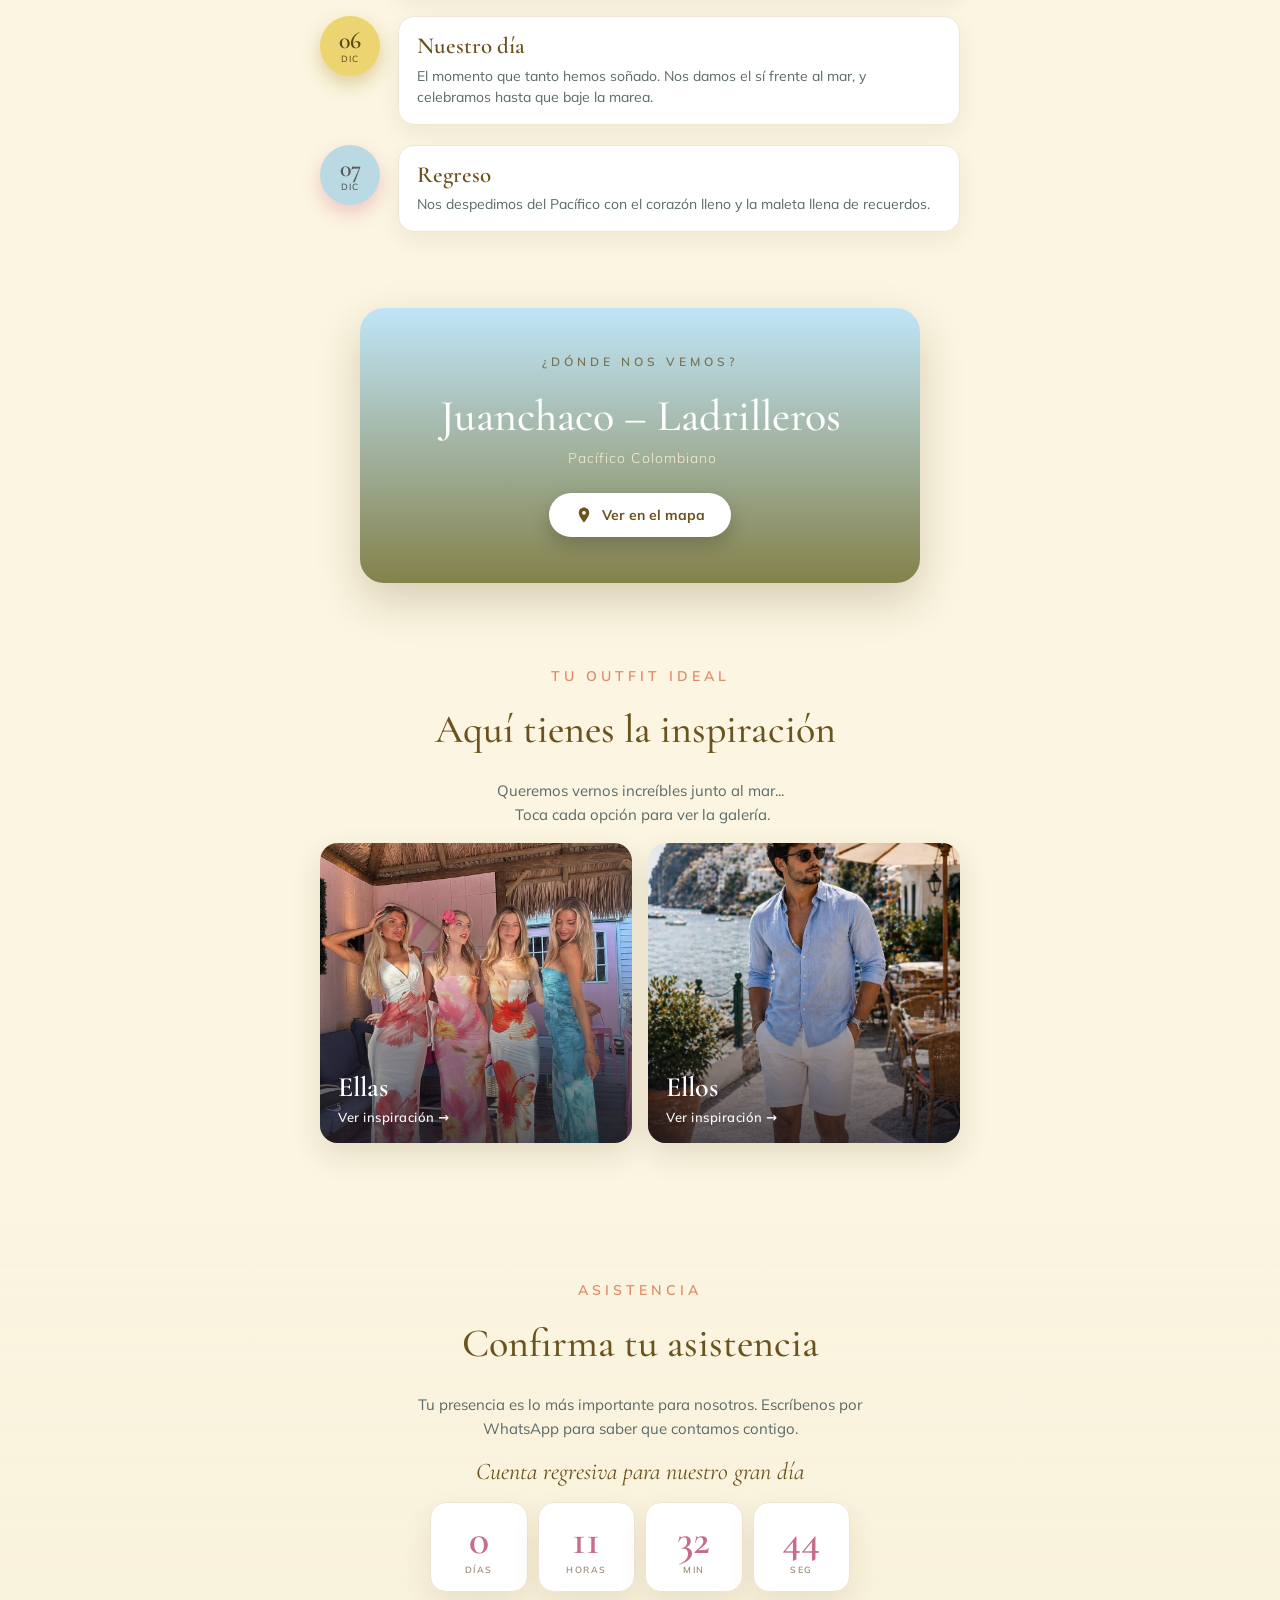
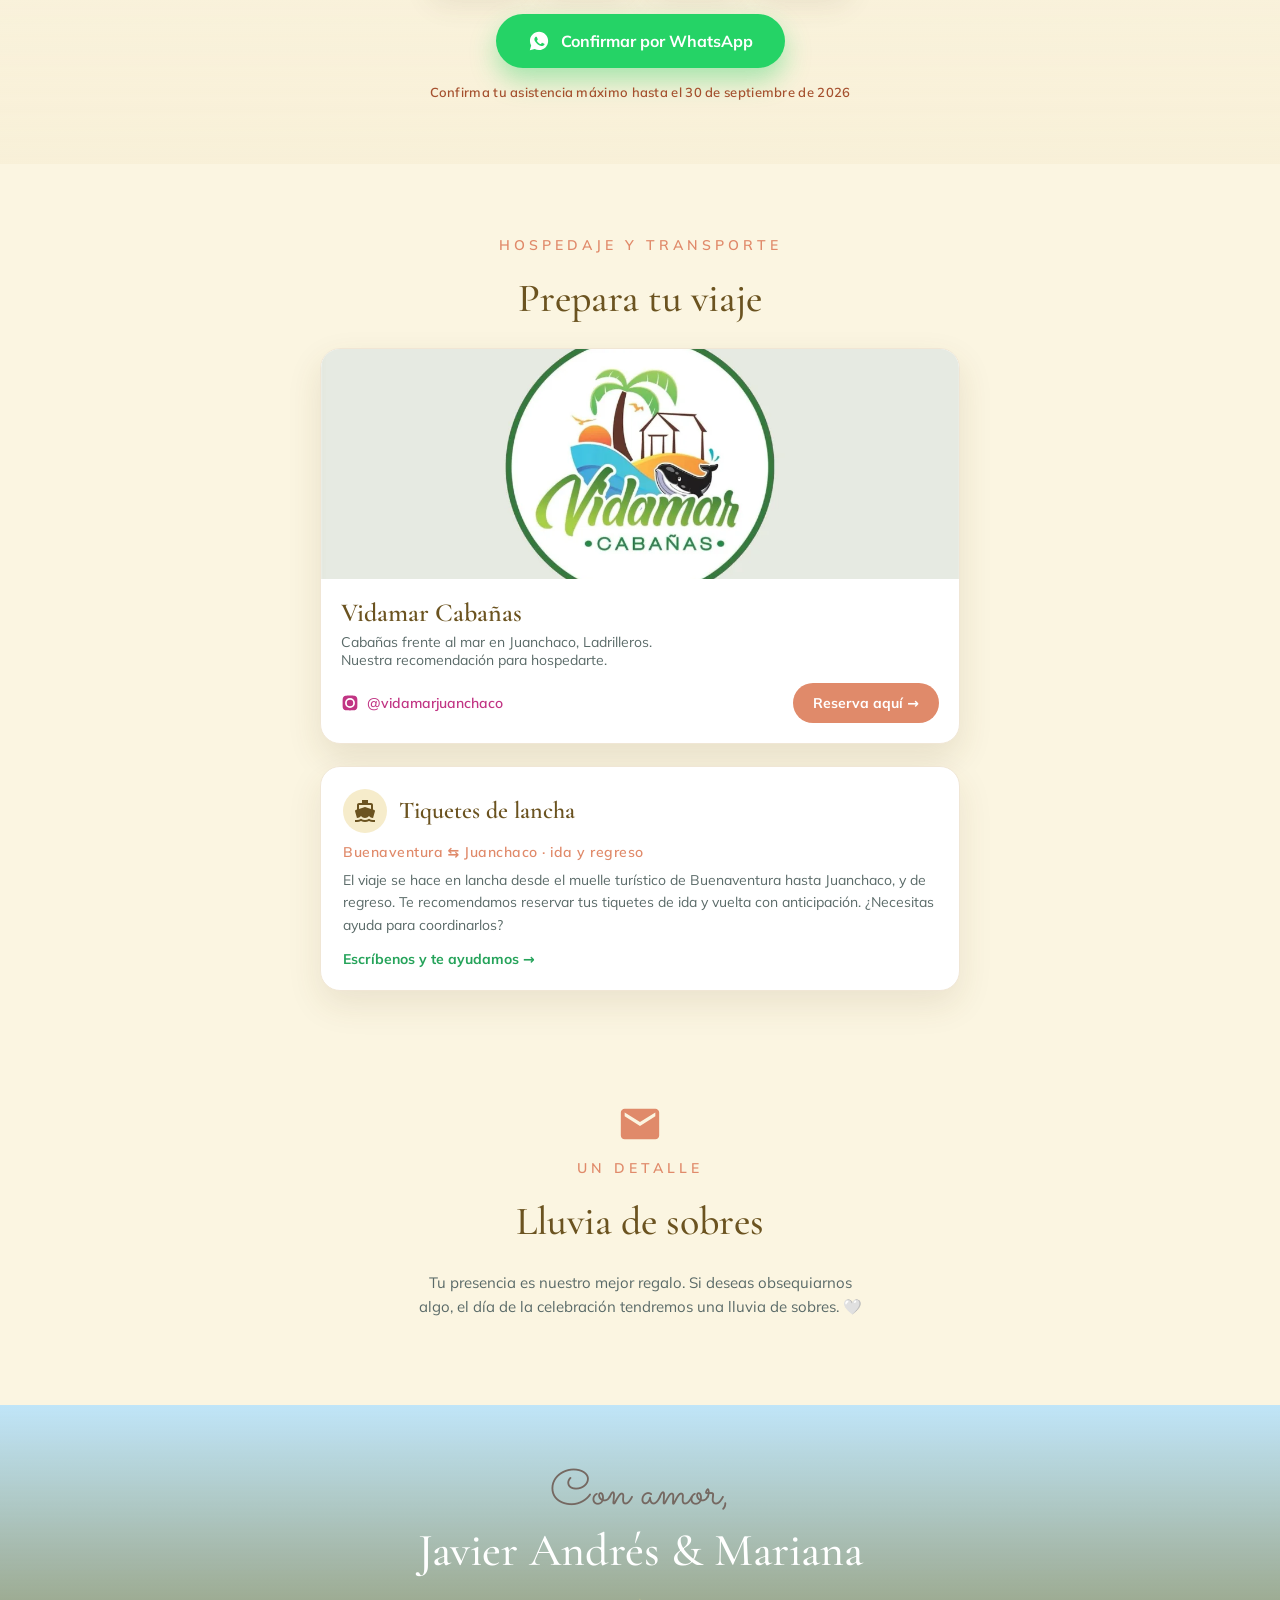
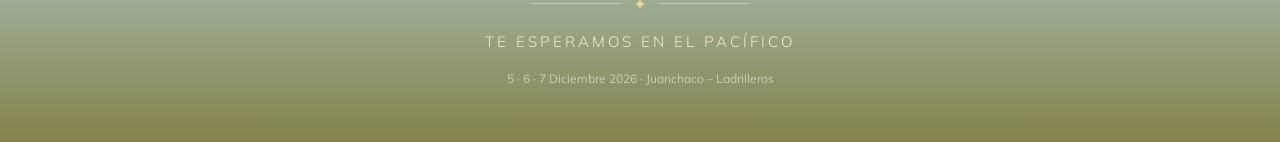
==== commit 0ad883f6: "Fecha límite de confirmación al 30 de septiembre de 2026 Co-Authored-By: Claude Opus 4.8 <noreply@an" ====
--- a/index.html
+++ b/index.html
@@ -151,7 +151,7 @@
       <svg width="22" height="22" viewBox="0 0 24 24" fill="currentColor"><path d="M12.04 2C6.58 2 2.13 6.45 2.13 11.91c0 1.75.46 3.45 1.32 4.95L2 22l5.25-1.38a9.9 9.9 0 0 0 4.79 1.22h.01c5.46 0 9.91-4.45 9.91-9.91C21.96 6.45 17.5 2 12.04 2zm5.8 14.16c-.24.68-1.42 1.32-1.96 1.36-.5.04-.96.22-3.23-.67-2.72-1.07-4.45-3.85-4.58-4.03-.13-.18-1.1-1.46-1.1-2.79 0-1.33.7-1.98.95-2.25.24-.27.53-.34.71-.34.18 0 .36.01.51.01.16.01.38-.06.6.46.24.56.79 1.94.86 2.08.07.14.11.31.02.49-.09.18-.14.29-.27.45-.14.16-.29.36-.41.48-.14.14-.28.29-.12.56.16.27.71 1.17 1.53 1.9 1.05.94 1.94 1.23 2.21 1.37.27.14.43.12.59-.07.16-.18.68-.79.86-1.06.18-.27.36-.22.6-.13.24.09 1.55.73 1.82.86.27.14.45.2.51.31.07.11.07.63-.17 1.31z"></path></svg>
       Confirmar por WhatsApp
     </a>
-    <div class="confirmar__deadline">Confirma tu asistencia máximo hasta el 20 de octubre de 2026</div>
+    <div class="confirmar__deadline">Confirma tu asistencia máximo hasta el 30 de septiembre de 2026</div>
   </div>
 </section>
 
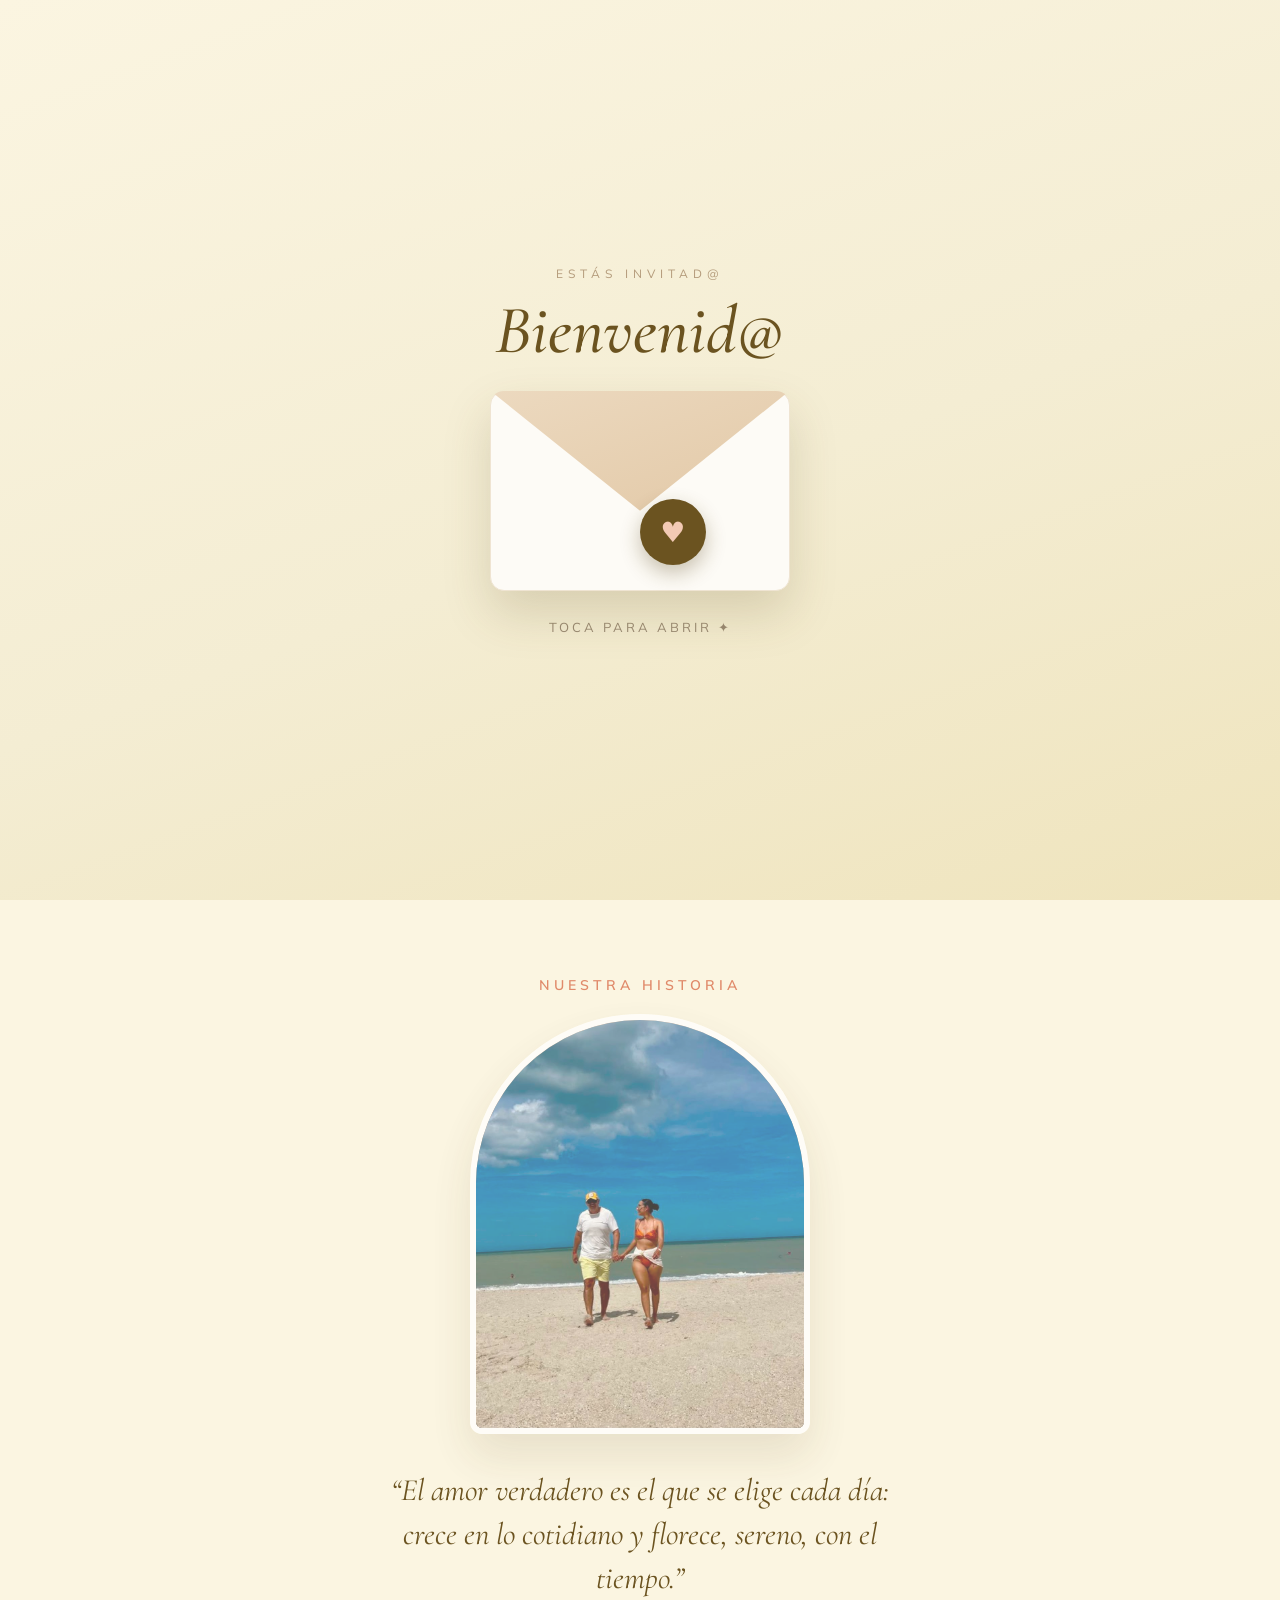
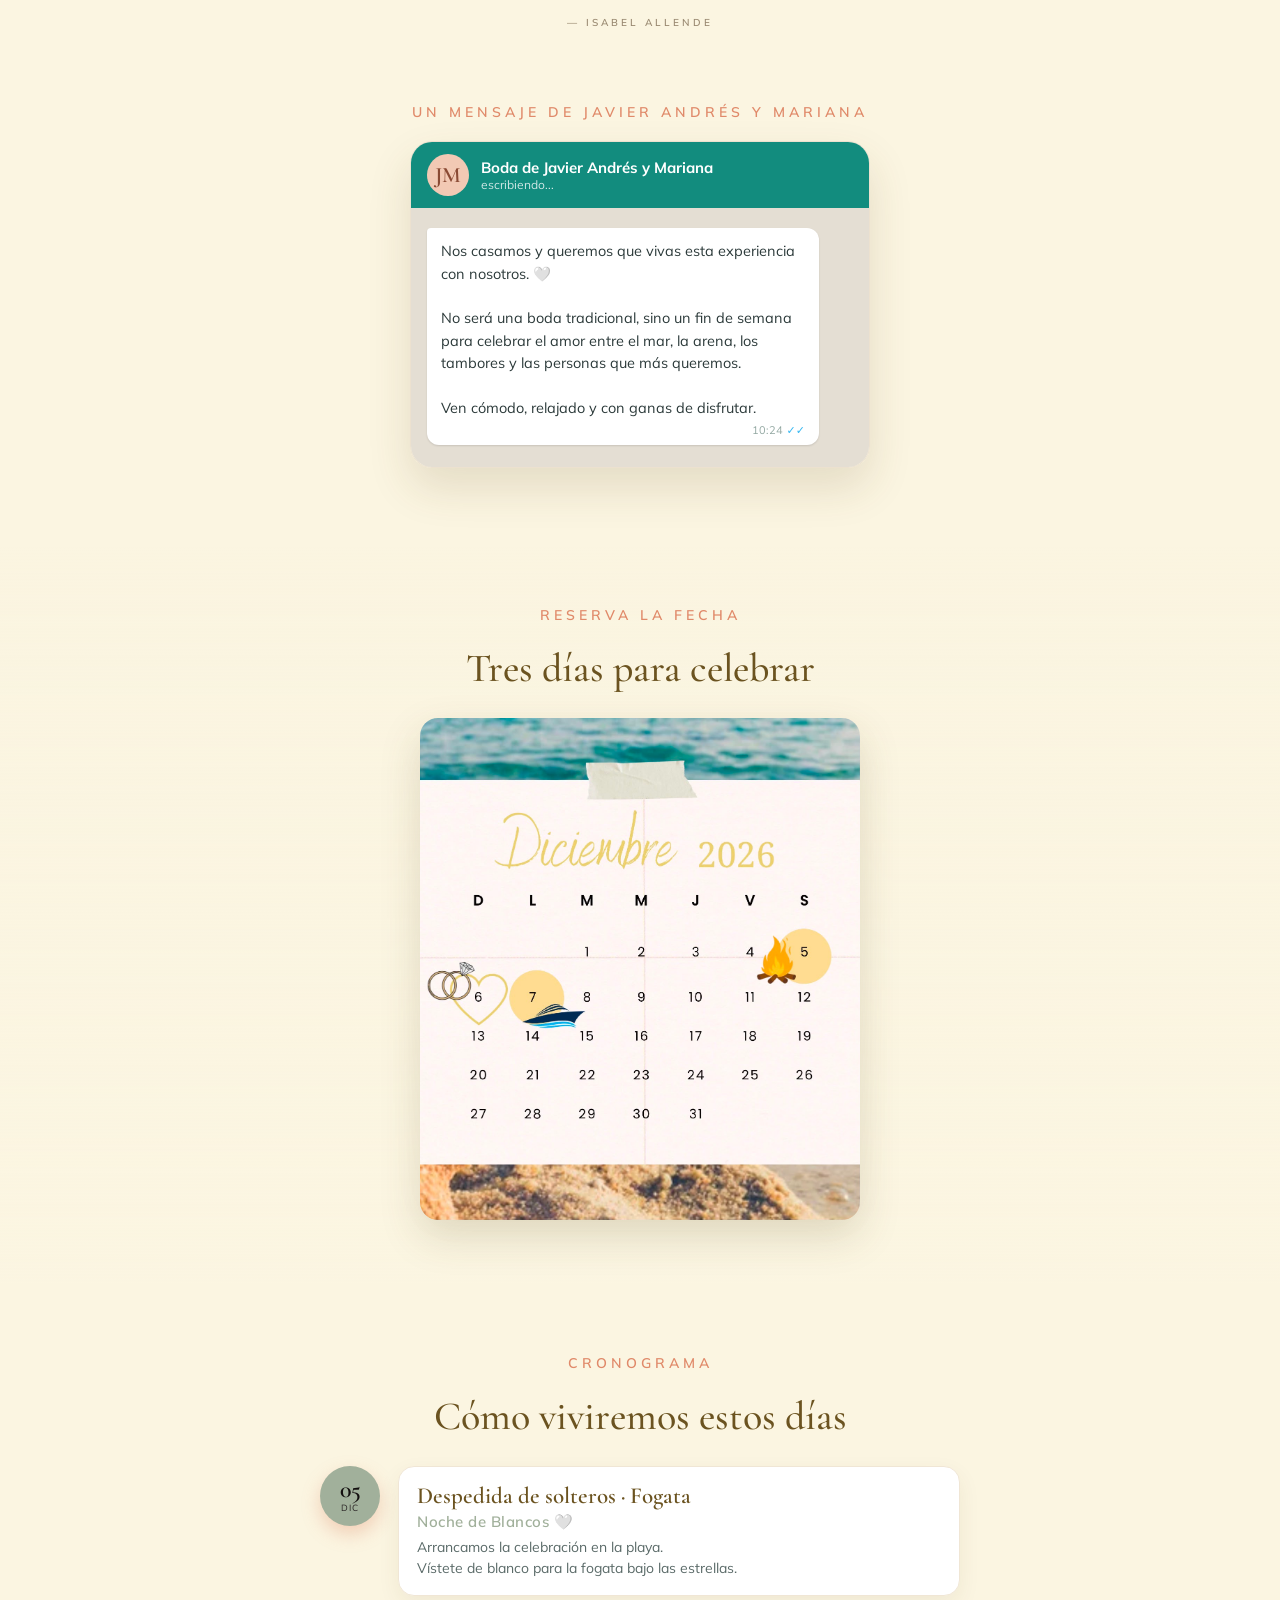
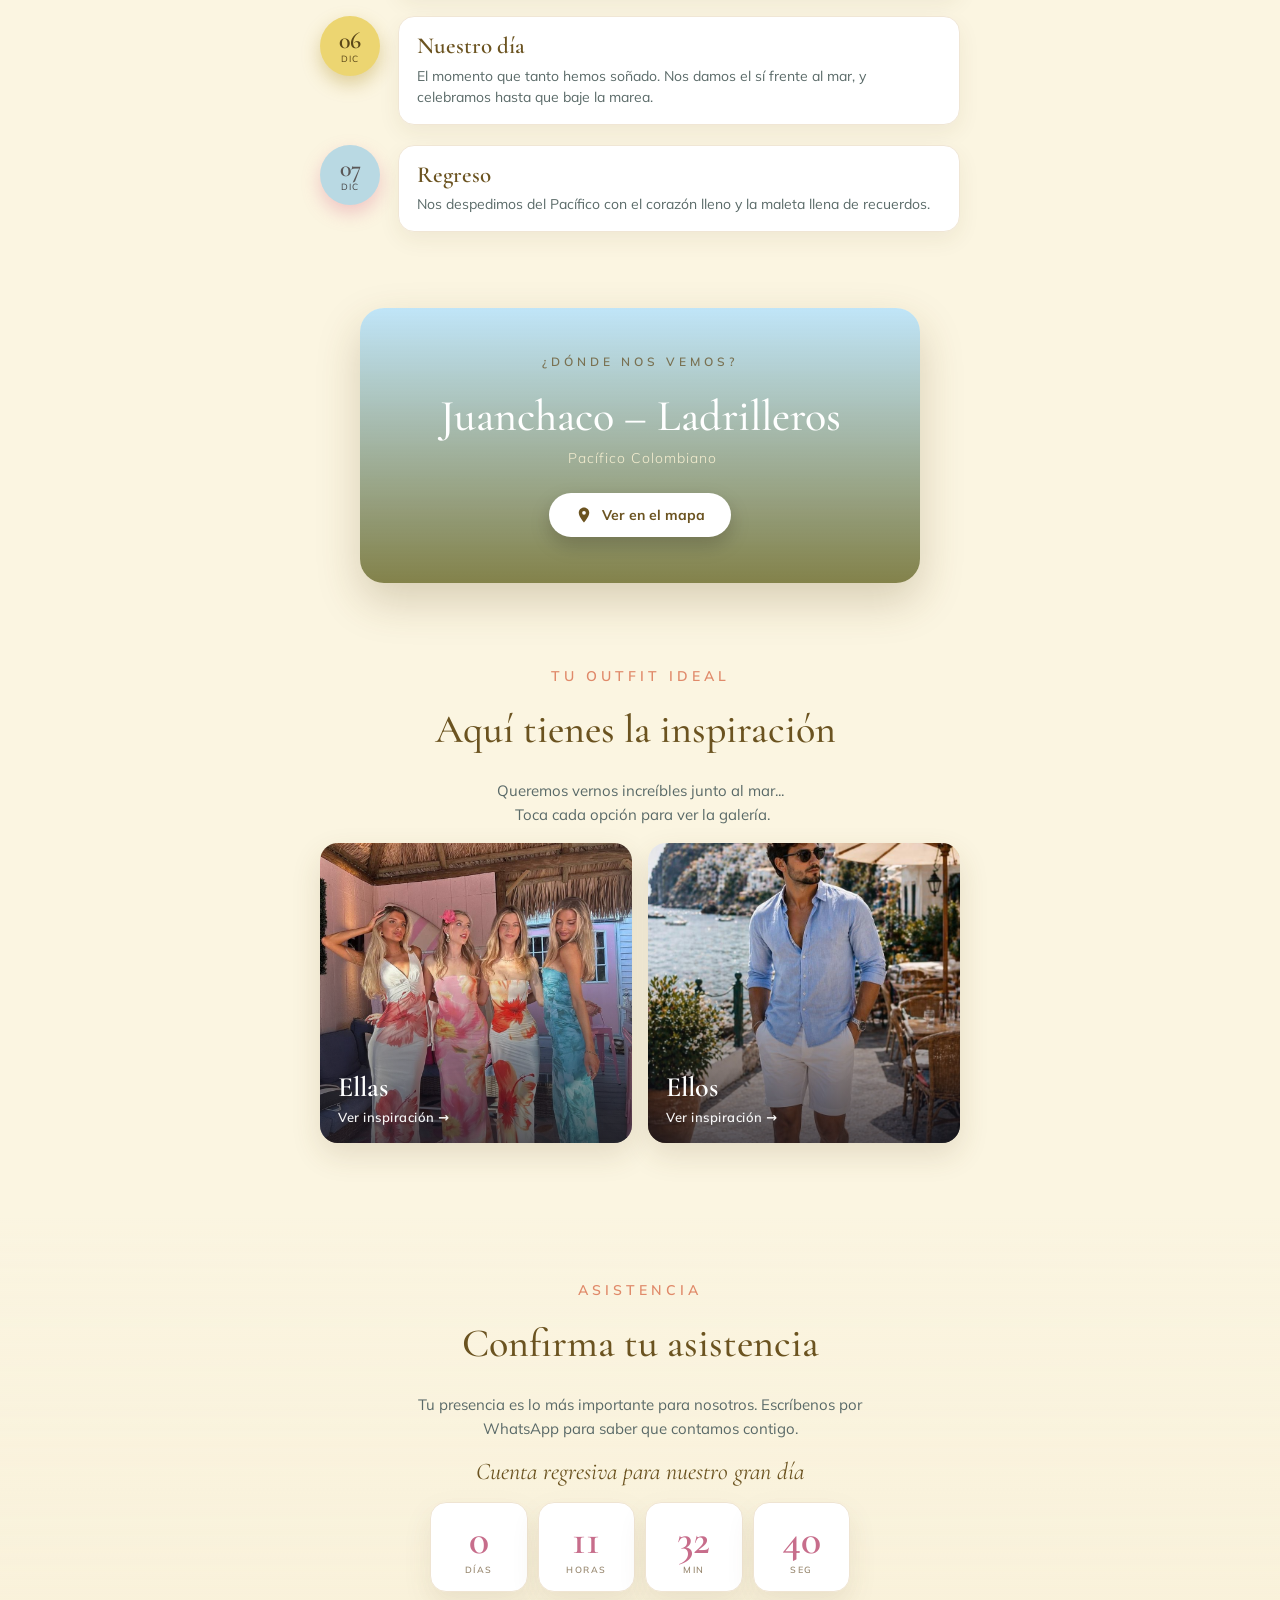
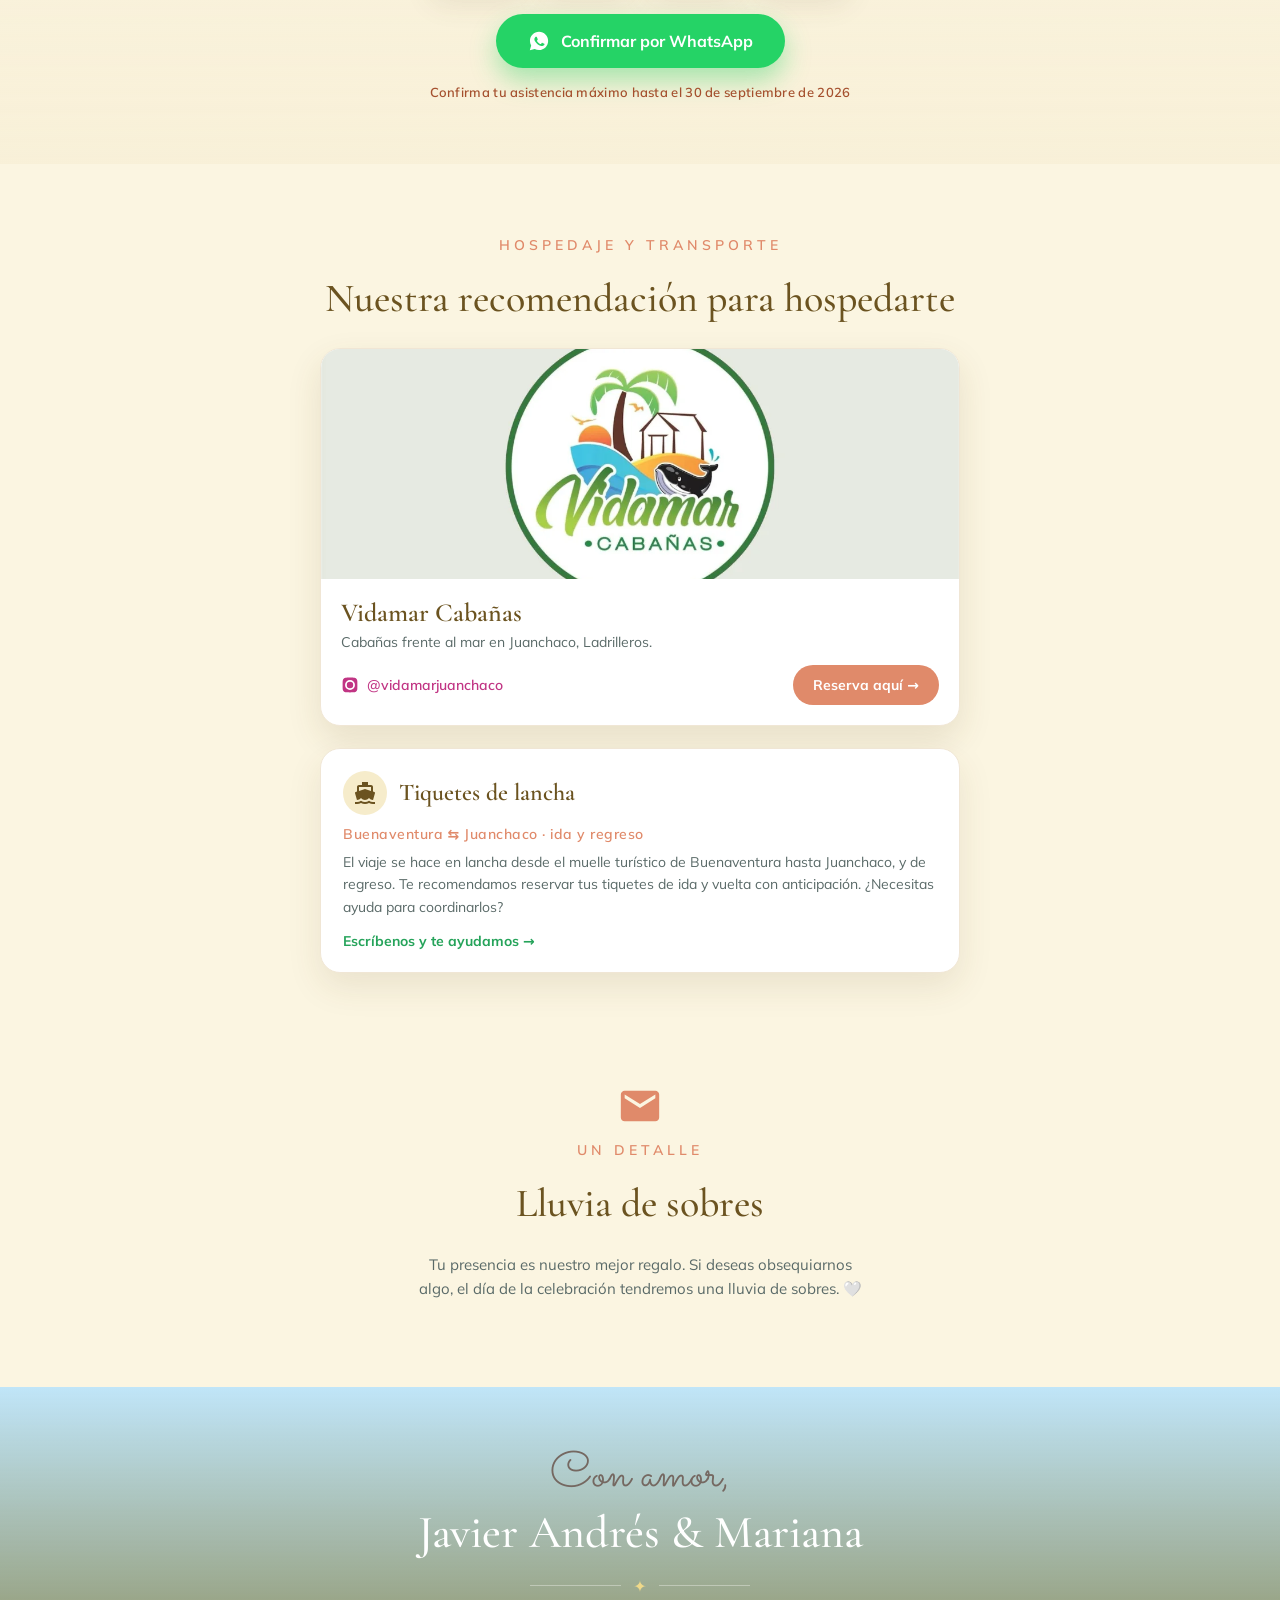
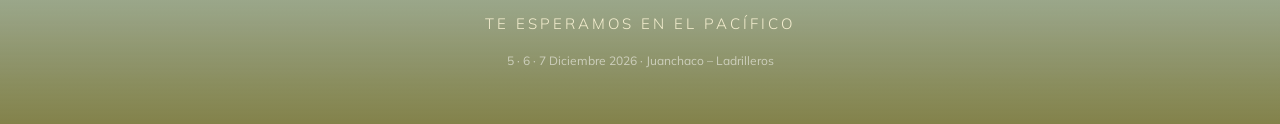
==== commit e69e4ff5: "Cambiar título de hospedaje y quitar texto repetido de la card Co-Authored-By: Claude Opus 4.8 <nore" ====
--- a/index.html
+++ b/index.html
@@ -159,13 +159,13 @@
 <section class="section hospedaje" data-screen-label="Hospedaje y transporte">
   <div class="container container--wide">
     <div class="eyebrow eyebrow--center">Hospedaje y transporte</div>
-    <h2 class="heading heading--center">Prepara tu viaje</h2>
+    <h2 class="heading heading--center">Nuestra recomendación para hospedarte</h2>
 
     <div class="lodging-card">
       <img class="lodging-card__photo" src="assets/vidamar.webp" alt="Vidamar Cabañas — Juanchaco, Ladrilleros">
       <div class="lodging-card__body">
         <div class="lodging-card__title">Vidamar Cabañas</div>
-        <div class="lodging-card__text">Cabañas frente al mar en Juanchaco, Ladrilleros.<br>Nuestra recomendación para hospedarte.</div>
+        <div class="lodging-card__text">Cabañas frente al mar en Juanchaco, Ladrilleros.</div>
         <div class="lodging-card__row">
           <a class="lodging-card__ig" href="https://instagram.com/vidamarjuanchaco" target="_blank" rel="noopener">
             <svg width="18" height="18" viewBox="0 0 24 24" fill="currentColor"><path d="M12 2.16c3.2 0 3.58.01 4.85.07 1.17.05 1.8.25 2.23.41.56.22.96.48 1.38.9.42.42.68.82.9 1.38.16.42.36 1.06.41 2.23.06 1.27.07 1.65.07 4.85s-.01 3.58-.07 4.85c-.05 1.17-.25 1.8-.41 2.23-.22.56-.48.96-.9 1.38-.42.42-.82.68-1.38.9-.42.16-1.06.36-2.23.41-1.27.06-1.65.07-4.85.07s-3.58-.01-4.85-.07c-1.17-.05-1.8-.25-2.23-.41a3.7 3.7 0 0 1-1.38-.9 3.7 3.7 0 0 1-.9-1.38c-.16-.42-.36-1.06-.41-2.23C2.17 15.58 2.16 15.2 2.16 12s.01-3.58.07-4.85c.05-1.17.25-1.8.41-2.23.22-.56.48-.96.9-1.38.42-.42.82-.68 1.38-.9.42-.16 1.06-.36 2.23-.41C8.42 2.17 8.8 2.16 12 2.16zm0 3.24A6.6 6.6 0 1 0 12 18.6 6.6 6.6 0 0 0 12 5.4zm0 10.89A4.29 4.29 0 1 1 12 7.7a4.29 4.29 0 0 1 0 8.59zm6.85-11.15a1.54 1.54 0 1 1-3.08 0 1.54 1.54 0 0 1 3.08 0z"></path></svg>
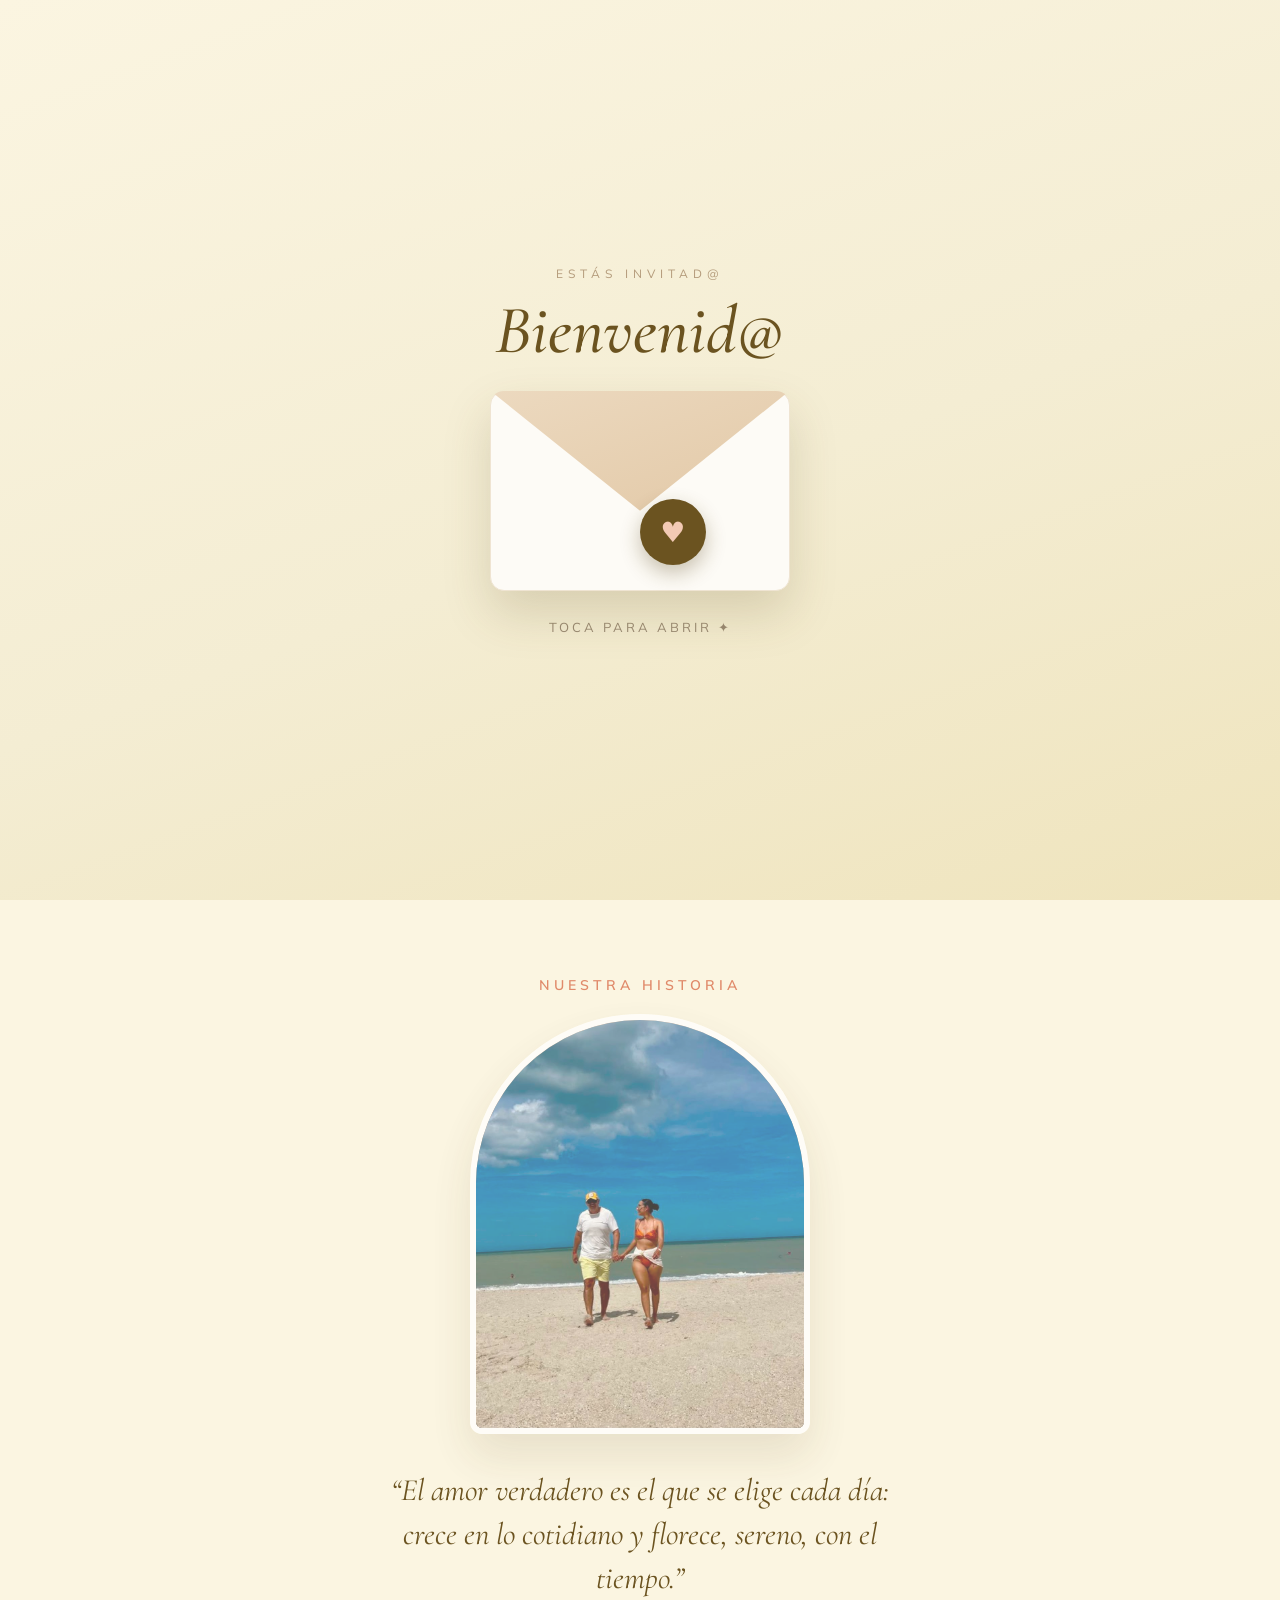
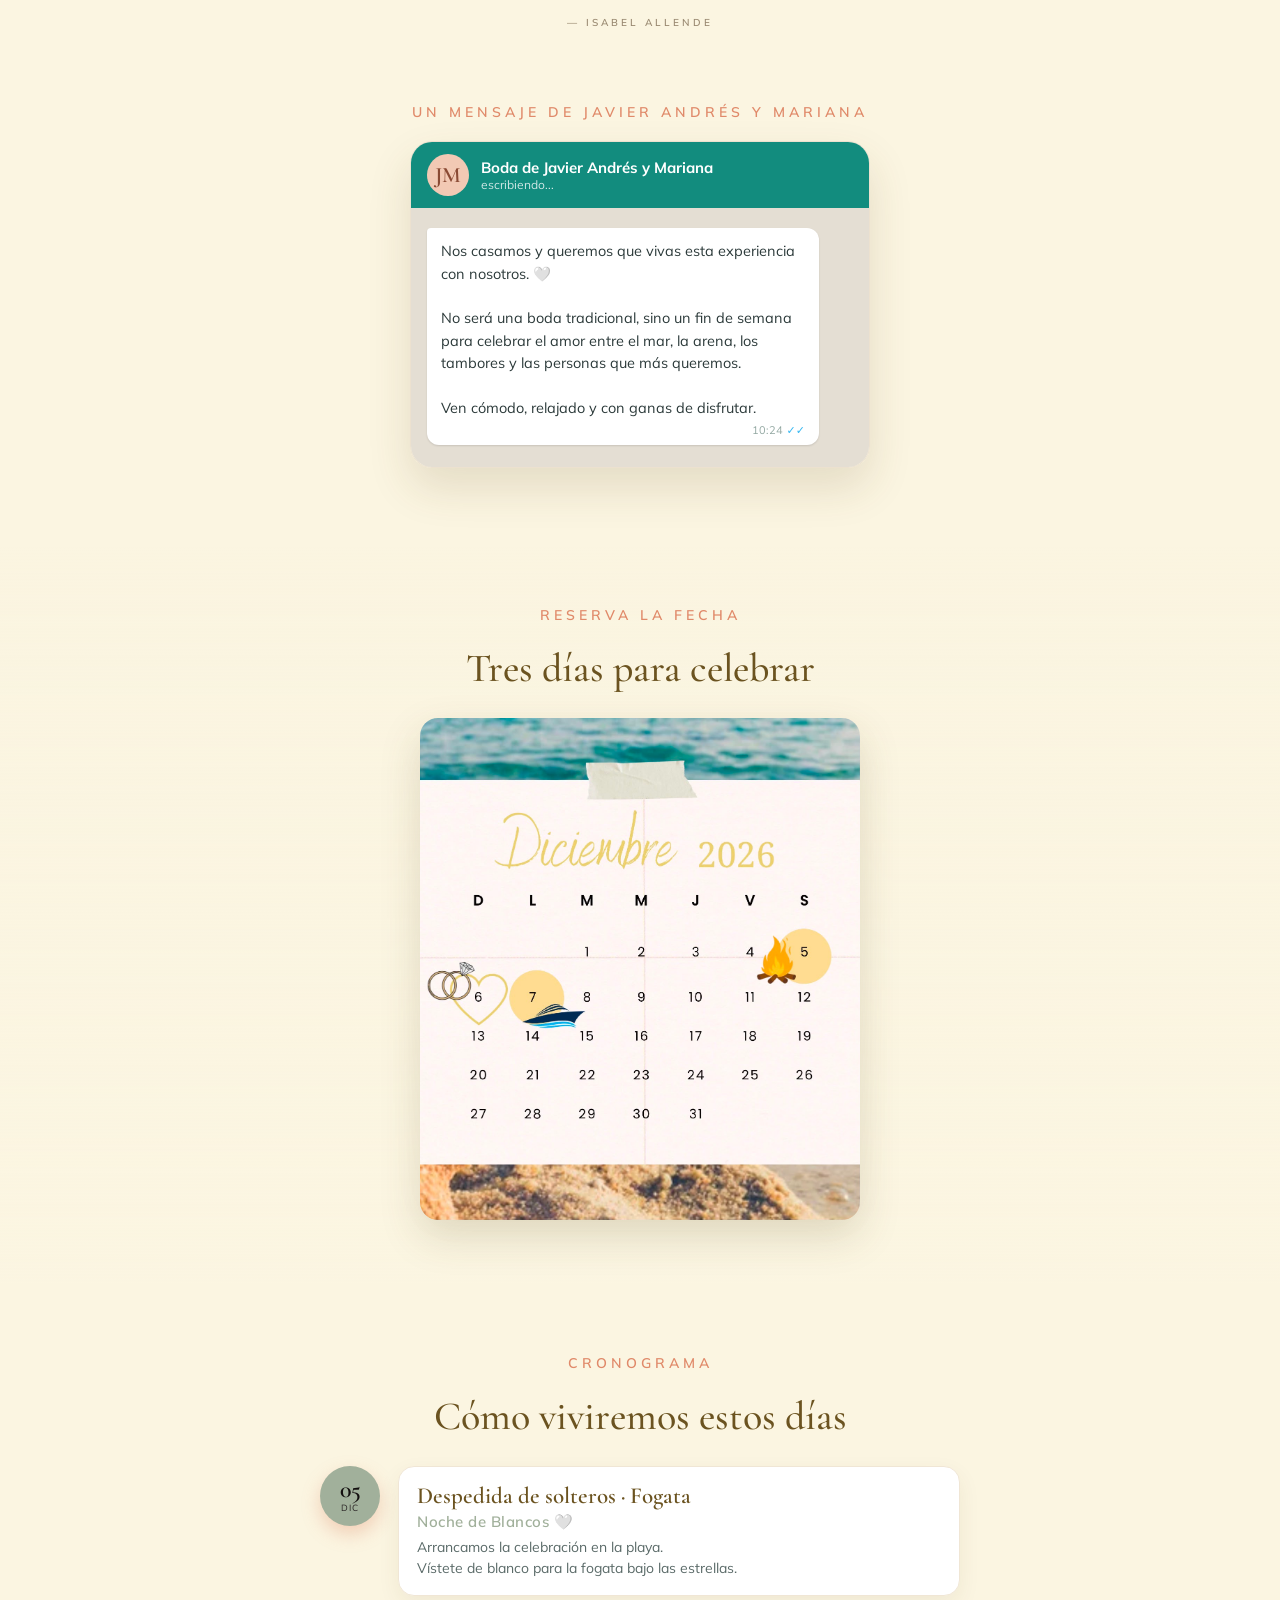
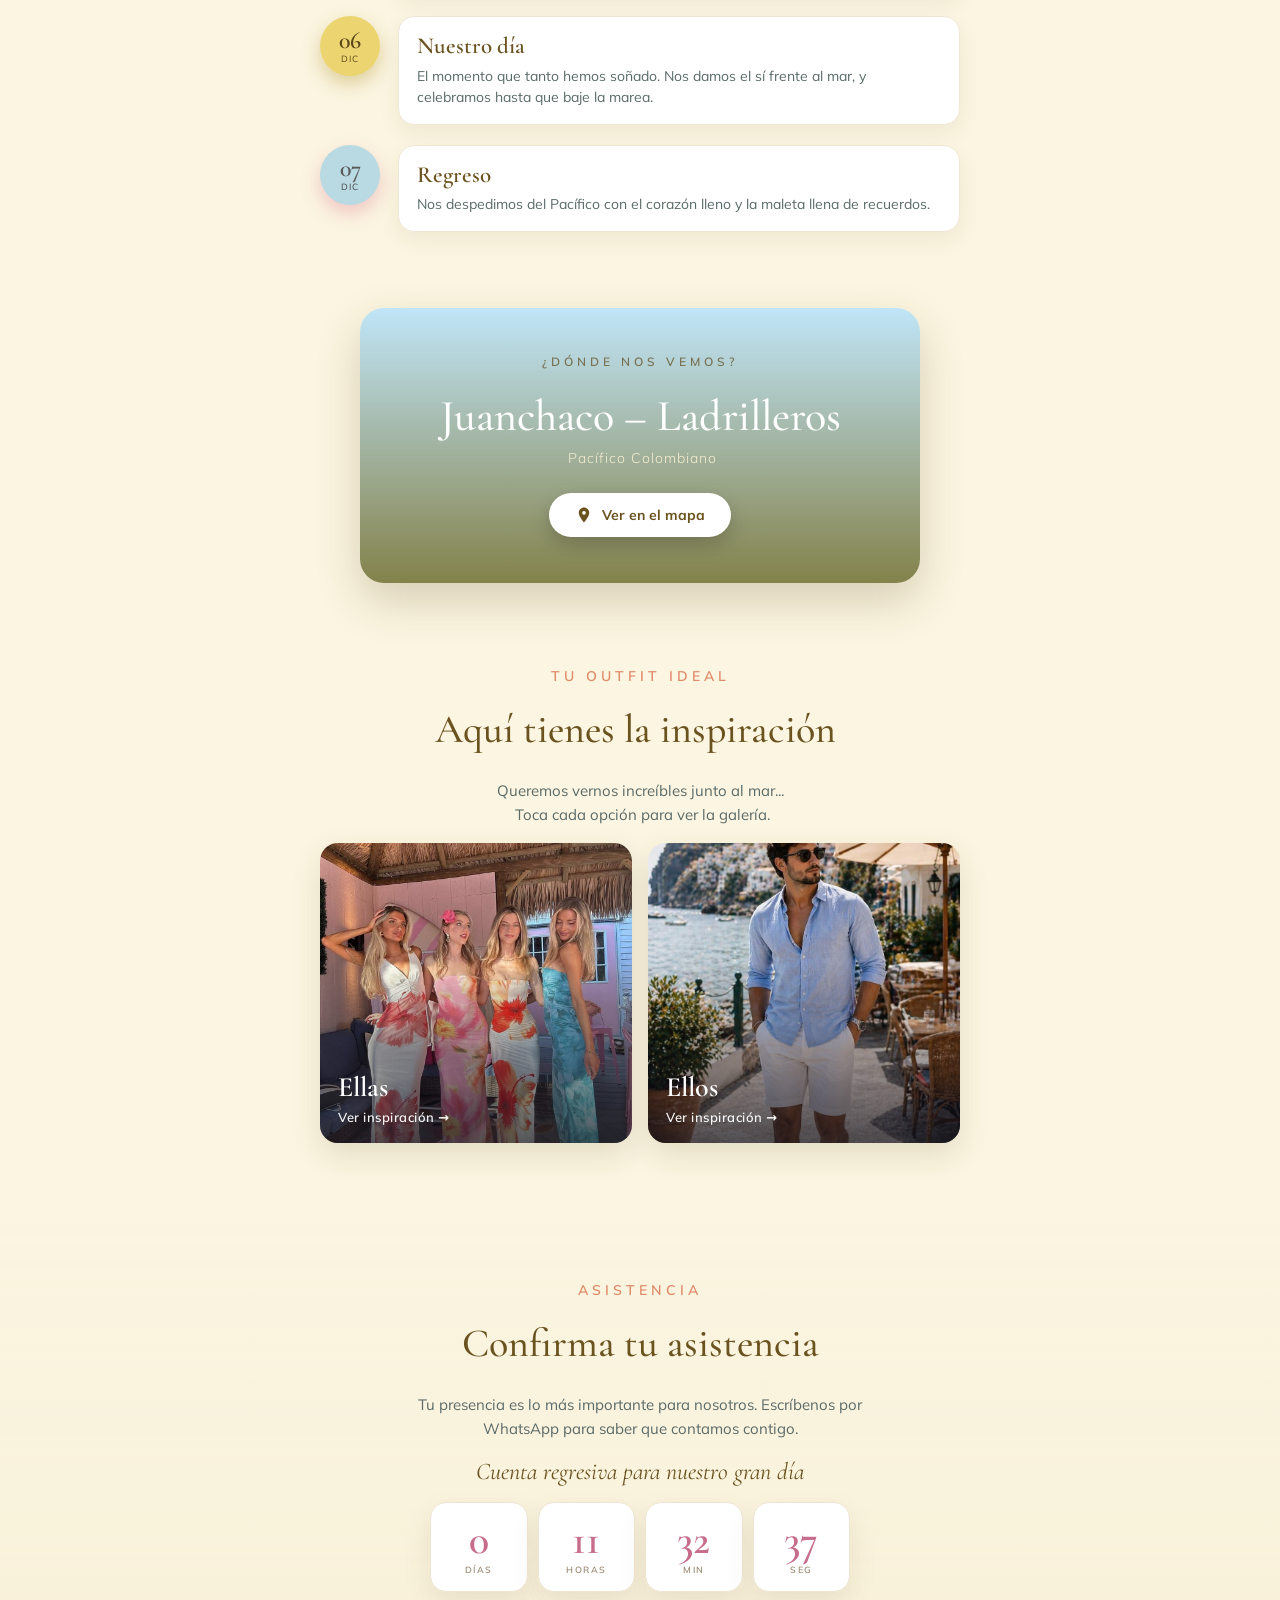
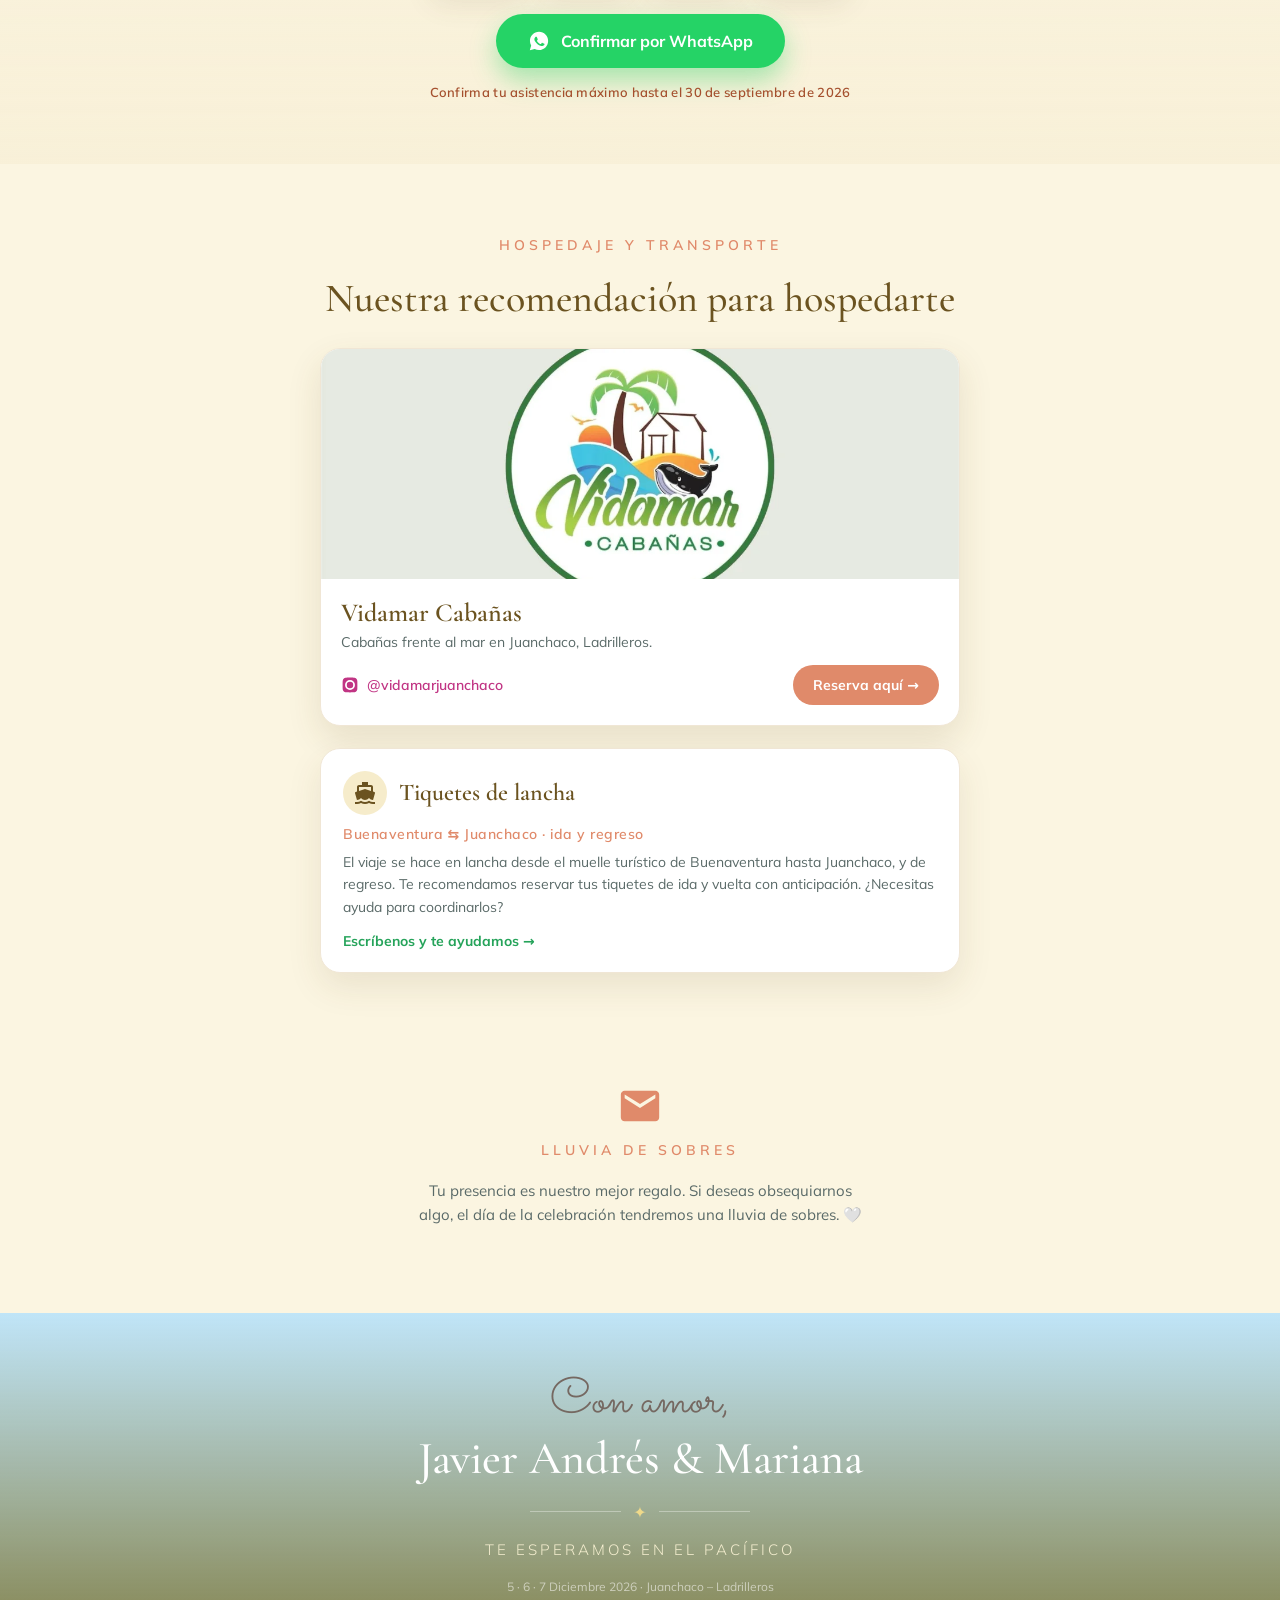
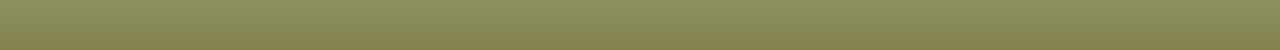
==== commit f5b3b02a: "Lluvia de sobres en estilo eyebrow (quitar título grande) Co-Authored-By: Claude Opus 4.8 <noreply@a" ====
--- a/index.html
+++ b/index.html
@@ -196,8 +196,7 @@
     <div class="regalos__icon">
       <svg width="46" height="46" viewBox="0 0 24 24" fill="currentColor" aria-hidden="true"><path d="M20 4H4c-1.1 0-1.99.9-1.99 2L2 18c0 1.1.9 2 2 2h16c1.1 0 2-.9 2-2V6c0-1.1-.9-2-2-2zm0 4-8 5-8-5V6l8 5 8-5v2z"></path></svg>
     </div>
-    <div class="eyebrow eyebrow--center">Un detalle</div>
-    <h2 class="heading heading--center">Lluvia de sobres</h2>
+    <div class="eyebrow eyebrow--center">Lluvia de sobres</div>
     <p class="lead">Tu presencia es nuestro mejor regalo. Si deseas obsequiarnos algo, el día de la celebración tendremos una lluvia de sobres. 🤍</p>
   </div>
 </section>
